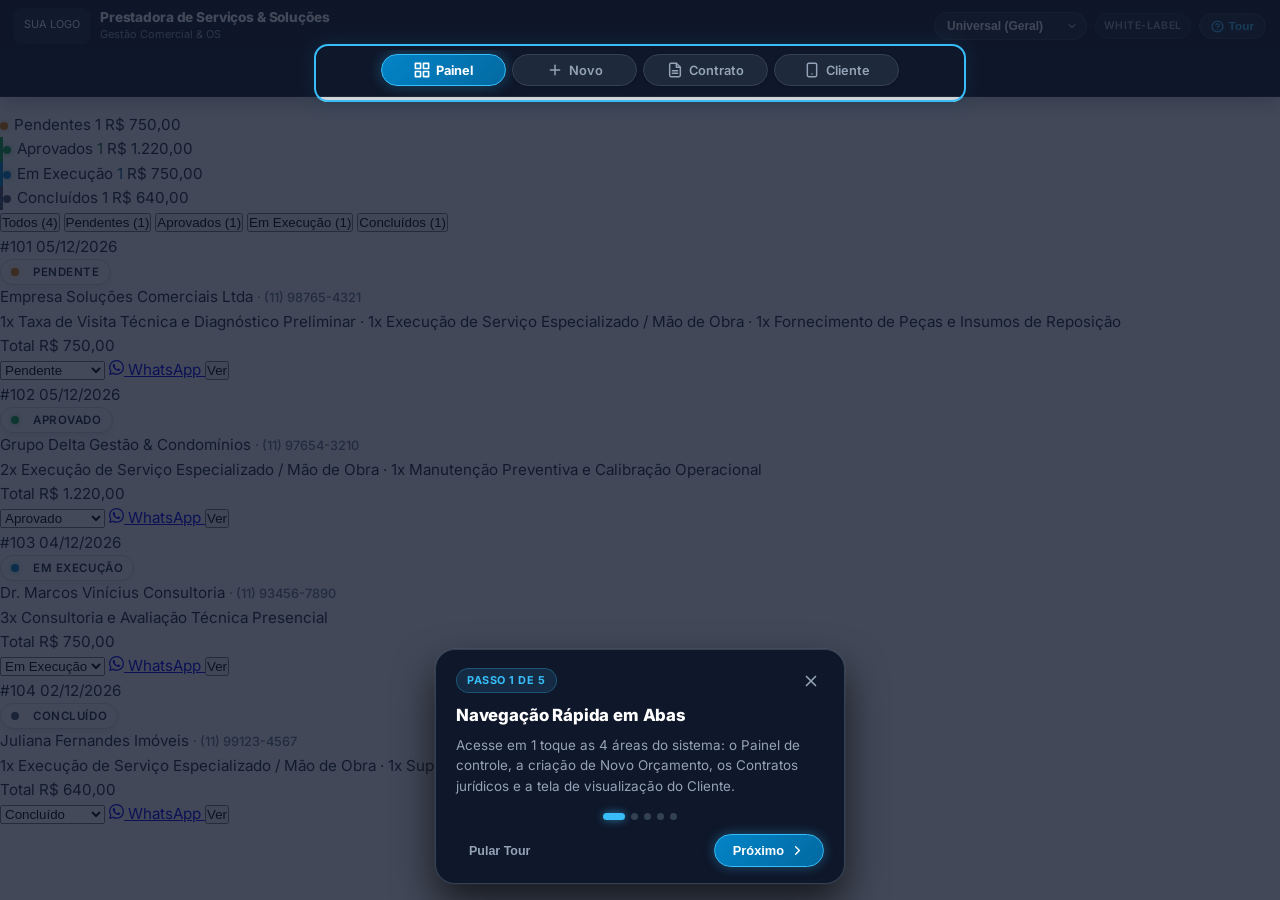
==== public/index.html @ 6bb0a344 "Revert "feat: reposition saas exclusively for cell phone repair shops with high-converting landing p" ====
<!DOCTYPE html>
<html lang="pt-BR">
<head>
  <meta charset="UTF-8">
  <meta name="viewport" content="width=device-width, initial-scale=1.0, maximum-scale=1.0, user-scalable=no, viewport-fit=cover">
  <meta name="theme-color" content="#0f172a">
  <meta name="apple-mobile-web-app-capable" content="yes">
  <meta name="apple-mobile-web-app-status-bar-style" content="black-translucent">
  <meta name="mobile-web-app-capable" content="yes">
  <title>Sistema de Gestão de Orçamentos, OS e Contratos</title>

  <link rel="icon" href="data:image/svg+xml,<svg xmlns=%22http://www.w3.org/2000/svg%22 viewBox=%220 0 100 100%22><rect width=%22100%22 height=%22100%22 rx=%2220%22 fill=%22%230f172a%22/><path d=%22M30 50L45 65L75 35%22 stroke=%22white%22 stroke-width=%228%22 stroke-linecap=%22round%22 stroke-linejoin=%22round%22 fill=%22none%22/></svg>">
  <link rel="preconnect" href="https://fonts.googleapis.com">
  <link rel="preconnect" href="https://fonts.gstatic.com" crossorigin>
  <link href="https://fonts.googleapis.com/css2?family=Inter:wght@400;500;600;700;800&display=swap" rel="stylesheet">

  <link rel="stylesheet" href="css/style.css">
  <link rel="stylesheet" href="css/admin.css">
  <link rel="stylesheet" href="css/tour.css">

  <style>
    /* Estilos Corporativos Refinados */
    .contract-doc {
      background: #ffffff;
      border: 1px solid var(--gray-200);
      border-radius: var(--radius-xl);
      padding: var(--space-5);
      box-shadow: var(--shadow-sm);
      margin-bottom: var(--space-5);
      line-height: 1.65;
    }

    .contract-header-grid {
      display: grid;
      grid-template-columns: 1fr;
      gap: 14px;
      border-bottom: 2px solid var(--gray-800);
      padding-bottom: 14px;
      margin-bottom: 18px;
    }

    @media (min-width: 600px) {
      .contract-header-grid {
        grid-template-columns: auto 1fr;
        align-items: center;
      }
    }

    .contract-title-h1 {
      font-size: 1.05rem;
      font-weight: 800;
      color: var(--gray-900);
      text-transform: uppercase;
      letter-spacing: -0.01em;
      margin: 0;
    }

    .contract-parties-box {
      background: var(--gray-50);
      border: 1px solid var(--gray-200);
      border-radius: var(--radius-md);
      padding: 14px;
      margin-bottom: 18px;
      font-size: 0.8rem;
    }

    .clause-num-title {
      font-size: 0.78rem;
      font-weight: 700;
      color: var(--gray-900);
      text-transform: uppercase;
      letter-spacing: 0.03em;
      margin-bottom: 4px;
    }

    .clause-body-text {
      font-size: 0.84rem;
      color: var(--gray-600);
      text-align: justify;
      margin-bottom: 14px;
      line-height: 1.6;
    }

    /* Selo de Assinatura Corporativa */
    .corporate-seal-box {
      background: #f8fafc;
      border: 1.5px solid #0f172a;
      border-radius: var(--radius-lg);
      padding: 16px;
      margin-top: 20px;
      text-align: center;
    }

    .seal-badge-header {
      display: inline-block;
      font-size: 0.72rem;
      font-weight: 700;
      letter-spacing: 0.08em;
      text-transform: uppercase;
      color: #0f172a;
      border-bottom: 1px solid #cbd5e1;
      padding-bottom: 4px;
      margin-bottom: 8px;
    }

    .seal-img-wrapper img {
      max-width: 220px;
      margin: 8px auto;
      border-bottom: 1px solid #94a3b8;
      padding-bottom: 4px;
    }

    .seal-audit-trail {
      font-size: 0.72rem;
      color: #64748b;
      line-height: 1.5;
    }

    /* Botões profissionais */
    .btn-corp {
      display: inline-flex;
      align-items: center;
      justify-content: center;
      gap: 6px;
      font-family: inherit;
      font-weight: 700;
      font-size: 0.82rem;
      padding: 10px 16px;
      border-radius: var(--radius-md);
      border: 1px solid transparent;
      cursor: pointer;
      text-decoration: none;
      transition: all 0.15s ease;
      min-height: 42px;
      -webkit-tap-highlight-color: transparent;
    }

    .btn-corp:active {
      transform: scale(0.97);
    }

    .btn-corp-primary {
      background: #0f172a;
      color: white;
      box-shadow: 0 2px 6px rgba(15, 23, 42, 0.2);
    }
    .btn-corp-primary:hover { background: #1e293b; }

    .btn-corp-secondary {
      background: white;
      color: #334155;
      border-color: #cbd5e1;
    }
    .btn-corp-secondary:hover { background: #f8fafc; }

    .btn-corp-wa {
      background: #16a34a;
      color: white;
      box-shadow: 0 2px 8px rgba(22, 163, 74, 0.25);
    }
    .btn-corp-wa:hover { background: #15803d; }

    /* Barra Superior Unificada & Abas em Pílula (Estética Dark Slate Executiva) */
    .app-top-header {
      position: sticky;
      top: 0;
      z-index: 950;
      background: #0f172a;
      border-bottom: 1px solid #1e293b;
      box-shadow: 0 4px 20px rgba(0, 0, 0, 0.25);
    }

    .app-top-header .app-brand-bar {
      position: static;
      background: transparent;
      border-bottom: none;
      box-shadow: none;
      padding: max(8px, var(--safe-top)) 14px 6px;
    }

    .app-nav-bar {
      background: #0f172a;
      padding: 4px 12px 10px;
      display: flex;
      align-items: center;
      justify-content: center;
      gap: 6px;
      border: none;
      overflow-x: auto;
      scrollbar-width: none;
      -webkit-overflow-scrolling: touch;
      margin: 0 auto;
      max-width: 640px;
    }

    .app-nav-bar::-webkit-scrollbar {
      display: none;
    }

    .nav-tab-btn {
      -webkit-appearance: none;
      appearance: none;
      border: 1px solid #334155;
      background: #1e293b;
      color: #94a3b8;
      font-family: inherit;
      font-size: 0.8rem;
      font-weight: 600;
      border-radius: 9999px;
      padding: 7px 12px;
      display: inline-flex;
      align-items: center;
      justify-content: center;
      gap: 6px;
      cursor: pointer;
      outline: none;
      white-space: nowrap;
      flex: 1;
      max-width: 125px;
      min-width: 68px;
      transition: all 0.2s cubic-bezier(0.16, 1, 0.3, 1);
      -webkit-tap-highlight-color: transparent;
      user-select: none;
      box-shadow: 0 1px 3px rgba(0, 0, 0, 0.2);
    }

    .nav-tab-btn svg {
      width: 16px;
      height: 16px;
      stroke: #94a3b8;
      flex-shrink: 0;
      transition: transform 0.2s cubic-bezier(0.16, 1, 0.3, 1), stroke 0.2s ease;
    }

    .nav-tab-btn:hover {
      background: #273549;
      color: #f1f5f9;
      border-color: #475569;
    }

    .nav-tab-btn:hover svg {
      stroke: #f1f5f9;
    }

    .nav-tab-btn:active {
      transform: scale(0.95);
    }

    .nav-tab-btn.active {
      background: linear-gradient(135deg, #0284c7 0%, #0369a1 100%);
      color: #ffffff;
      border-color: #38bdf8;
      font-weight: 700;
      box-shadow: 0 0 14px rgba(56, 189, 248, 0.35), 0 2px 4px rgba(0, 0, 0, 0.25);
    }

    .nav-tab-btn.active svg {
      stroke: #ffffff;
      transform: scale(1.1);
    }

    .nav-tab-btn.active::after {
      display: none !important;
    }

    @media (max-width: 380px) {
      .app-nav-bar {
        padding: 4px 8px 8px;
        gap: 4px;
      }
      .nav-tab-btn {
        padding: 6px 8px;
        font-size: 0.74rem;
        gap: 4px;
      }
      .nav-tab-btn svg {
        width: 14px;
        height: 14px;
      }
    }
  </style>
</head>
<body class="single-page-body" style="background-color: #f8fafc;">

  <!-- Toast Notifications Container -->
  <div id="toast-container" class="toast-container"></div>

  <!-- Top Header Unificado: Brand Bar + Navegação em Abas (Estética Mobile-First Corporativa) -->
  <header class="app-top-header">
    <div class="app-brand-bar">
      <div class="brand-bar-left">
        <div class="brand-logo-slot" style="background: #1e293b; border-color: #334155; padding: 3px 10px; min-height: 36px; border-radius: 8px;">
          <span class="brand-logo-text" style="color: #f1f5f9; font-size: 0.68rem;">SUA LOGO</span>
        </div>
        <div class="brand-bar-info">
          <div id="top-company-title">Sistema de Ordens de Serviço</div>
          <div id="top-company-sub">Gestão Comercial & OS</div>
        </div>
      </div>
      
      <div class="brand-bar-right">
        <div class="niche-select-wrapper">
          <select id="niche-selector" class="niche-select-pill" title="Selecione o Segmento">
            <option value="generico">Universal (Geral)</option>
            <option value="marcenaria">Marcenaria</option>
            <option value="celular">Assistência Técnica</option>
            <option value="mecanica">Oficina Mecânica</option>
            <option value="climatizacao">Climatização</option>
          </select>
        </div>
        <div class="whitelabel-header-tag">
          <span>White-Label</span>
        </div>
        <button type="button" id="btn-start-tour" class="tour-header-btn" title="Manual e Tour Guiado">
          <svg width="13" height="13" viewBox="0 0 24 24" fill="none" stroke="currentColor" stroke-width="2.5" stroke-linecap="round" stroke-linejoin="round">
            <circle cx="12" cy="12" r="10"></circle>
            <path d="M9.09 9a3 3 0 0 1 5.83 1c0 2-3 3-3 3"></path>
            <line x1="12" y1="17" x2="12.01" y2="17"></line>
          </svg>
          <span>Tour</span>
        </button>
      </div>
    </div>

    <!-- Navegação All-in-One em Abas (Sleek Dark Slate Pills) -->
    <nav class="app-nav-bar">
      <button type="button" class="nav-tab-btn active" data-tab="pane-painel">
        <svg width="16" height="16" viewBox="0 0 24 24" fill="none" stroke="currentColor" stroke-width="2.2" stroke-linecap="round" stroke-linejoin="round"><rect x="3" y="3" width="7" height="7"></rect><rect x="14" y="3" width="7" height="7"></rect><rect x="14" y="14" width="7" height="7"></rect><rect x="3" y="14" width="7" height="7"></rect></svg>
        <span>Painel</span>
      </button>
      <button type="button" class="nav-tab-btn" data-tab="pane-novo-orcamento">
        <svg width="16" height="16" viewBox="0 0 24 24" fill="none" stroke="currentColor" stroke-width="2.2" stroke-linecap="round" stroke-linejoin="round"><line x1="12" y1="5" x2="12" y2="19"></line><line x1="5" y1="12" x2="19" y2="12"></line></svg>
        <span>Novo</span>
      </button>
      <button type="button" class="nav-tab-btn" data-tab="pane-contrato">
        <svg width="16" height="16" viewBox="0 0 24 24" fill="none" stroke="currentColor" stroke-width="2.2" stroke-linecap="round" stroke-linejoin="round"><path d="M14 2H6a2 2 0 0 0-2 2v16a2 2 0 0 0 2 2h12a2 2 0 0 0 2-2V8z"></path><polyline points="14 2 14 8 20 8"></polyline><line x1="16" y1="13" x2="8" y2="13"></line><line x1="16" y1="17" x2="8" y2="17"></line></svg>
        <span>Contrato</span>
      </button>
      <button type="button" class="nav-tab-btn" data-tab="pane-cliente">
        <svg width="16" height="16" viewBox="0 0 24 24" fill="none" stroke="currentColor" stroke-width="2.2" stroke-linecap="round" stroke-linejoin="round"><rect x="5" y="2" width="14" height="20" rx="2" ry="2"></rect><line x1="12" y1="18" x2="12.01" y2="18"></line></svg>
        <span>Cliente</span>
      </button>
    </nav>
  </header>

  <!-- ============================================================
       ABA 1: PAINEL DE GESTÃO / DASHBOARD
       ============================================================ -->
  <section id="pane-painel" class="tab-content-pane active admin-container">
    
    <!-- Painel de KPIs Corporativo -->
    <div class="kpi-grid" style="margin-top: 16px;">
      <div class="kpi-card">
        <span class="kpi-label"><span class="status-dot pendente"></span>Pendentes</span>
        <span id="kpi-pending-count" class="kpi-value">0</span>
        <span id="kpi-pending-total" class="kpi-subtext">R$ 0,00</span>
      </div>
      <div class="kpi-card" style="border-left: 3px solid #16a34a;">
        <span class="kpi-label"><span class="status-dot aprovado"></span>Aprovados</span>
        <span id="kpi-approved-count" class="kpi-value" style="color: #166534;">0</span>
        <span id="kpi-approved-total" class="kpi-subtext">R$ 0,00</span>
      </div>
      <div class="kpi-card" style="border-left: 3px solid #0284c7;">
        <span class="kpi-label"><span class="status-dot em_andamento"></span>Em Execução</span>
        <span id="kpi-progress-count" class="kpi-value" style="color: #075985;">0</span>
        <span id="kpi-progress-total" class="kpi-subtext">R$ 0,00</span>
      </div>
      <div class="kpi-card" style="border-left: 3px solid #475569;">
        <span class="kpi-label"><span class="status-dot concluido"></span>Concluídos</span>
        <span id="kpi-done-count" class="kpi-value">0</span>
        <span id="kpi-done-total" class="kpi-subtext">R$ 0,00</span>
      </div>
    </div>

    <!-- Filtros de Status -->
    <div class="filter-tabs">
      <button class="filter-tab active" data-filter="todos">Todos (<span id="count-todos">0</span>)</button>
      <button class="filter-tab" data-filter="pendente">Pendentes (<span id="count-pendente">0</span>)</button>
      <button class="filter-tab" data-filter="aprovado">Aprovados (<span id="count-aprovado">0</span>)</button>
      <button class="filter-tab" data-filter="em_andamento">Em Execução (<span id="count-em_andamento">0</span>)</button>
      <button class="filter-tab" data-filter="concluido">Concluídos (<span id="count-concluido">0</span>)</button>
    </div>

    <!-- Lista de Orçamentos -->
    <div id="budgets-feed">
      <!-- Inserido dinamicamente via JS -->
    </div>
  </section>

  <!-- ============================================================
       ABA 2: NOVO ORÇAMENTO EXECUTIVO
       ============================================================ -->
  <section id="pane-novo-orcamento" class="tab-content-pane admin-container">
    
    <!-- Seleção de Cliente -->
    <div class="card" style="margin: 16px 0 var(--space-4); padding: var(--space-4);">
      <div class="quick-section-title">
        <span>Dados do Cliente</span>
        <button id="btn-toggle-new-client" class="btn-corp btn-corp-secondary" style="font-size: 0.72rem; padding: 3px 8px;">
          + Cadastrar Novo
        </button>
      </div>

      <div id="select-client-wrapper" class="form-group" style="margin-bottom: 0;">
        <select id="client-select" class="form-select">
          <option value="">Selecione um cliente...</option>
        </select>
      </div>

      <div id="new-client-form" class="hidden" style="background: var(--gray-50); padding: var(--space-3); border-radius: var(--radius-md); border: 1px solid var(--gray-300); margin-top: var(--space-2);">
        <div style="font-size: 0.8rem; font-weight: 700; color: var(--gray-800); margin-bottom: 8px;">
          Cadastro Rápido de Cliente
        </div>
        <div class="form-group">
          <input type="text" id="new-client-name" class="form-input" placeholder="Nome completo do cliente">
        </div>
        <div class="form-group" style="margin-bottom: 8px;">
          <input type="tel" id="new-client-phone" class="form-input" placeholder="Telefone de Contato (WhatsApp)">
        </div>
        <div style="display: flex; gap: 8px;">
          <button type="button" id="btn-save-inline-client" class="btn-corp btn-corp-primary" style="font-size: 0.75rem;">
            Salvar
          </button>
          <button type="button" id="btn-cancel-inline-client" class="btn-corp btn-corp-secondary" style="font-size: 0.75rem;">
            Cancelar
          </button>
        </div>
      </div>
    </div>

    <!-- Pacotes de Serviços Predefinidos -->
    <div style="margin-bottom: var(--space-3);">
      <div class="quick-section-title">
        <span>Pacotes Pré-configurados</span>
        <span style="font-size: 0.72rem; font-weight: normal; color: var(--gray-500);">Inserção em 1 clique</span>
      </div>
      <div id="packages-list" class="packages-scroll"></div>
    </div>

    <!-- Catálogo de Itens Frequentes -->
    <div style="margin-bottom: var(--space-3);">
      <div class="quick-section-title">
        <span>Itens e Peças Frequentes</span>
      </div>
      <div id="favorites-chips" class="favorites-chips"></div>
    </div>

    <!-- Relação de Itens da Ordem de Serviço -->
    <div class="card" style="margin: 0 0 var(--space-4);">
      <div class="card-header" style="display: flex; justify-content: space-between; align-items: center;">
        <h2 style="font-size: 0.9rem; font-weight: 700;">Itens da Ordem de Serviço (<span id="items-count-badge">0</span>)</h2>
        <div style="display: flex; gap: 6px;">
          <button id="btn-clone-last" class="btn-corp btn-corp-secondary" style="font-size: 0.72rem; padding: 4px 8px;">
            Clonar Último
          </button>
          <button id="btn-add-manual-item" class="btn-corp btn-corp-secondary" style="font-size: 0.72rem; padding: 4px 8px;">
            + Item Avulso
          </button>
        </div>
      </div>

      <div id="draft-items-list" style="padding: var(--space-3);">
        <div id="empty-items-placeholder" style="text-align: center; padding: 24px 12px; color: var(--gray-400); font-size: 0.85rem;">
          Selecione um pacote ou peça acima para compor a ordem de serviço.
        </div>
      </div>
    </div>

    <!-- Prazos e Observações -->
    <div class="card" style="margin: 0 0 var(--space-4); padding: var(--space-4);">
      <div class="form-group">
        <label class="form-label" for="budget-validity">Prazo de Validade da Proposta</label>
        <select id="budget-validity" class="form-select">
          <option value="3">3 dias</option>
          <option value="7" selected>7 dias (Padrão)</option>
          <option value="15">15 dias</option>
          <option value="30">30 dias</option>
        </select>
      </div>

      <div class="form-group" style="margin-bottom: 0;">
        <label class="form-label" for="budget-notes-input">Observações e Condições Comerciais</label>
        <textarea id="budget-notes-input" class="form-textarea" rows="2" placeholder="Garantia legal de 90 dias. Condições de faturamento e formas de pagamento."></textarea>
      </div>
    </div>

    <!-- Barra de Conclusão e Envio Mobile-First -->
    <div class="mobile-action-bar">
      <div>
        <div style="font-size: 0.7rem; color: var(--gray-500); text-transform: uppercase; font-weight: 800; letter-spacing: 0.04em;">Valor Total da OS</div>
        <div id="draft-total-display" style="font-size: 1.35rem; font-weight: 800; color: #0f172a;">R$ 0,00</div>
      </div>

      <div class="mobile-action-bar-buttons" style="display: flex; gap: 8px;">
        <button id="btn-save-draft" class="btn-corp btn-corp-secondary" type="button">
          Salvar
        </button>
        <button id="btn-save-and-send-wa" class="btn-corp btn-corp-wa" type="button">
          <svg width="18" height="18" viewBox="0 0 24 24" fill="currentColor"><path d="M.057 24l1.687-6.163c-1.041-1.804-1.588-3.849-1.587-5.946.003-6.556 5.338-11.891 11.893-11.891 3.181.001 6.167 1.24 8.413 3.488 2.245 2.248 3.481 5.236 3.48 8.414-.003 6.557-5.338 11.892-11.893 11.892-1.99-.001-3.951-.5-5.688-1.448l-6.305 1.654zm6.597-3.807c1.676.995 3.276 1.591 5.392 1.592 5.448 0 9.886-4.434 9.889-9.885.002-5.462-4.415-9.89-9.881-9.892-5.452 0-9.887 4.434-9.889 9.884-.001 2.225.651 3.891 1.746 5.634l-.999 3.648 3.742-.981zm11.387-5.464c-.074-.124-.272-.198-.57-.347-.297-.149-1.758-.868-2.031-.967-.272-.099-.47-.149-.669.149-.198.297-.768.967-.941 1.165-.173.198-.347.223-.644.074-.297-.149-1.255-.462-2.39-1.475-.883-.788-1.48-1.761-1.653-2.059-.173-.297-.018-.458.13-.606.134-.133.297-.347.446-.521.151-.172.2-.296.3-.495.099-.198.05-.372-.025-.521-.075-.148-.669-1.611-.916-2.206-.242-.579-.487-.501-.669-.51l-.57-.01c-.198 0-.52.074-.792.372s-1.04 1.016-1.04 2.479 1.065 2.876 1.213 3.074c.149.198 2.095 3.2 5.076 4.487.709.306 1.263.489 1.694.626.712.226 1.36.194 1.872.118.571-.085 1.758-.719 2.006-1.413.248-.695.248-1.29.173-1.414z"/></svg>
          <span>Gerar e Enviar via WhatsApp</span>
        </button>
      </div>
    </div>

  </section>

  <!-- ============================================================
       ABA 3: CONTRATO DE PRESTAÇÃO DE SERVIÇOS (WHITE-LABEL)
       ============================================================ -->
  <section id="pane-contrato" class="tab-content-pane admin-container">
    <div class="contract-doc" style="margin-top: 16px;">
      
      <!-- Cabeçalho do Contrato com Espaço Oficial de Logotipo -->
      <div class="contract-header-grid">
        <div class="brand-logo-slot large">
          <span class="brand-logo-text">SUA LOGO AQUI</span>
          <span class="brand-logo-sub">Identidade Visual da Empresa</span>
        </div>
        <div>
          <h1 id="contract-title-heading" class="contract-title-h1">Contrato de Prestação de Serviços</h1>
          <div style="font-size: 0.75rem; color: var(--gray-500); margin-top: 2px;">
            Identificação: <span id="contract-number-badge" style="font-weight: 700; color: var(--gray-800);">CTR-2026/042</span>
          </div>
        </div>
      </div>

      <div class="contract-parties-box">
        <div style="margin-bottom: 8px;">
          <strong>CONTRATADA:</strong> <span id="c-provider-name">Auto Center Silva Ltda</span><br>
          <span style="color: var(--gray-500); font-size: 0.75rem;">
            CNPJ: <span id="c-provider-cnpj">12.345.678/0001-90</span> · Telefone: <span id="c-provider-phone">(11) 91234-5678</span>
          </span>
        </div>
        <div>
          <strong>CONTRATANTE:</strong> <span id="c-client-name">João Carlos de Oliveira</span><br>
          <span style="color: var(--gray-500); font-size: 0.75rem;">
            CPF/Doc: <span id="c-client-doc">123.456.789-00</span> · Telefone: <span id="c-client-phone">(11) 98765-4321</span>
          </span>
        </div>
      </div>

      <div class="contract-clause">
        <div class="clause-num-title">Cláusula 1ª — Do Objeto e Escopo Operacional</div>
        <p class="clause-body-text">
          O presente instrumento tem por objeto a execução técnica especializada dos serviços especificados na Proposta de Serviço vinculada, compreendendo: 
          <strong id="c-service-desc">Revisão completa do sistema de freios dianteiros, substituição de pastilhas cerâmicas e discos, sangria técnica com fluido sintético DOT4 e alinhamento de direção computadorizado.</strong> Todas as peças e insumos empregados atendem rigorosamente aos padrões normativos de segurança veicular.
        </p>
      </div>

      <div class="contract-clause">
        <div class="clause-num-title">Cláusula 2ª — Do Valor e Condições de Faturamento</div>
        <p class="clause-body-text">
          Pelos serviços executados e peças instaladas, o CONTRATANTE pagará o valor líquido total de <strong id="c-total-amount" style="color: #0f172a;">R$ 1.250,00</strong>, com a seguinte pactuação: <span id="c-payment-terms">Entrada de 50% na aprovação da proposta e saldo de 50% no momento da liberação do veículo.</span>
        </p>
      </div>

      <div class="contract-clause">
        <div class="clause-num-title">Cláusula 3ª — Do Prazo e Entrega</div>
        <p class="clause-body-text">
          O prazo estimado para a conclusão e testes de rodagem é de <strong id="c-deadline-days">2 dias úteis</strong> contados da assinatura deste instrumento.
        </p>
      </div>

      <div class="contract-clause">
        <div class="clause-num-title">Cláusula 4ª — Da Garantia Legal e Assistência</div>
        <p class="clause-body-text">
          A CONTRATADA assegura a garantia de <strong id="c-warranty-days">90 (noventa) dias</strong> para todos os serviços e peças substituídas, consoante as disposições do Artigo 26 do Código de Defesa do Consumidor.
        </p>
      </div>

      <!-- Área de Coleta de Assinatura -->
      <div id="contract-pending-box" style="margin-top: 24px; text-align: center; border-top: 1px dashed var(--gray-300); padding-top: 20px;">
        <button type="button" id="btn-open-sign-modal" class="btn-corp btn-corp-primary" style="padding: 12px 24px; font-size: 0.95rem;">
          Assinar Contrato Eletronicamente
        </button>
        <p style="font-size: 0.72rem; color: var(--gray-400); margin-top: 8px;">
          Assinatura com validade formal colhida via tela de dispositivo móvel ou cursor.
        </p>
      </div>

      <!-- Selo de Assinatura Corporativo (Padrão Oficial) -->
      <div id="contract-signed-box" class="corporate-seal-box hidden">
        <div class="seal-badge-header">Documento Autenticado Eletronicamente</div>
        <div class="seal-img-wrapper">
          <img id="cert-signature-img" src="" alt="Assinatura Digital">
          <div style="font-weight: 700; color: #0f172a; font-size: 0.85rem;" id="cert-signer-name">João Carlos de Oliveira</div>
        </div>
        <div class="seal-audit-trail" style="margin-top: 10px;">
          <div>Data e Hora da Assinatura: <strong id="cert-timestamp">--</strong></div>
          <div>Código Verificador de Autenticidade: <span id="cert-hash" style="font-family: monospace; font-weight: bold; color: #0f172a;">--</span></div>
        </div>
        <div style="margin-top: 14px; display: flex; justify-content: center; gap: 8px;">
          <button type="button" class="btn-corp btn-corp-secondary" onclick="window.print()" style="font-size: 0.75rem;">Imprimir</button>
          <button type="button" id="btn-share-contract-wa" class="btn-corp btn-corp-wa" style="font-size: 0.75rem;">Compartilhar no WhatsApp</button>
        </div>
      </div>

    </div>
  </section>

  <!-- ============================================================
       ABA 4: VISÃO DO CLIENTE (ORÇAMENTO PERSONALIZADO)
       ============================================================ -->
  <section id="pane-cliente" class="tab-content-pane">
    <div style="max-width: 520px; margin: 16px auto 0;">
      
      <!-- Header do Orçamento Whitelabel -->
      <div class="card" style="margin: 0 var(--space-4) var(--space-3); padding: var(--space-4); text-align: center; border-top: 3px solid #0f172a;">
        <div class="brand-logo-slot large" style="margin-bottom: 12px; width: 100%; max-width: 260px;">
          <span class="brand-logo-text">SUA LOGO AQUI</span>
          <span class="brand-logo-sub">Marca Personalizada da Empresa</span>
        </div>
        <h1 id="cli-provider-name" style="font-size: 1.15rem; font-weight: 800; color: #0f172a; margin-bottom: 2px;">Auto Center Silva</h1>
        <p id="cli-provider-phone" style="font-size: 0.8rem; color: var(--gray-500);">Telefone Comercial: (11) 91234-5678</p>
      </div>

      <div style="text-align: center; margin-bottom: 14px;">
        <span id="cli-status-badge" class="status-badge" style="background: white; border: 1px solid var(--gray-300); color: var(--gray-700); font-weight: 600; font-size: 0.75rem;">
          <span class="status-dot pendente"></span>Proposta Pendente
        </span>
      </div>

      <section class="card budget-info">
        <div class="card-header">
          <h2 style="font-size: 0.85rem; font-weight: 700; text-transform: uppercase;">Proposta Comercial <span id="cli-budget-number">#042</span></h2>
        </div>
        <div class="info-grid">
          <div class="info-item">
            <span class="info-label">Data de Emissão</span>
            <span id="cli-budget-date" class="info-value">19/10/2026</span>
          </div>
          <div class="info-item">
            <span class="info-label">Validade da Proposta</span>
            <span id="cli-budget-valid" class="info-value">26/10/2026</span>
          </div>
        </div>
      </section>

      <section class="card client-info">
        <div class="card-header">
          <h2 style="font-size: 0.85rem; font-weight: 700; text-transform: uppercase;">Destinatário</h2>
        </div>
        <p id="cli-client-name" class="client-name" style="font-size: 0.95rem;">João Carlos de Oliveira</p>
        <p id="cli-client-phone" class="client-detail">Contato: (11) 98765-4321</p>
      </section>

      <section class="card items-section">
        <div class="card-header">
          <h2 style="font-size: 0.85rem; font-weight: 700; text-transform: uppercase;">Discriminação de Peças e Serviços</h2>
        </div>
        <div id="cli-items-list" class="items-list"></div>
        <div class="total-bar" style="background: var(--gray-50); border-top: 1px solid var(--gray-200);">
          <span class="total-label" style="font-size: 0.9rem; font-weight: 700; color: var(--gray-700);">Total Geral</span>
          <span id="cli-total-amount" class="total-value" style="color: #0f172a; font-size: 1.25rem;">R$ 1.250,00</span>
        </div>
      </section>

      <div id="cli-action-area" class="action-area" style="padding-top: 0;">
        <button id="cli-btn-approve" class="btn-corp btn-corp-primary" style="width: 100%; padding: 14px; font-size: 0.95rem;" type="button">
          Aprovar Proposta e Assinar
        </button>
      </div>

      <div id="cli-signature-view" class="card hidden" style="padding: var(--space-4); text-align: center;">
        <div style="font-size: 0.75rem; font-weight: 700; text-transform: uppercase; color: #166534; margin-bottom: 8px;">
          Proposta Aprovada com Assinatura Eletrônica
        </div>
        <img id="cli-signature-img" src="" alt="Assinatura" class="signature-image">
        <p id="cli-approved-text" class="approved-at-text" style="font-size: 0.75rem; color: var(--gray-500);"></p>
      </div>

    </div>
  </section>

  <!-- ==================== MODAL DE ASSINATURA CORPORATIVO ==================== -->
  <div id="signature-modal" class="modal hidden">
    <div class="modal-overlay"></div>
    <div class="modal-content">
      <div class="modal-drag-handle"></div>
      <div class="modal-header">
        <h3 id="modal-sign-title" style="font-size: 1rem; font-weight: 700; color: #0f172a;">Assinatura Digital</h3>
        <p style="font-size: 0.8rem; color: var(--gray-500);">Aponha sua assinatura no espaço abaixo para validar o documento</p>
      </div>
      <div class="signature-pad-wrapper" style="border: 1px solid #cbd5e1; background: white;">
        <canvas id="signature-pad"></canvas>
      </div>
      <div class="modal-actions">
        <button id="btn-clear-sig" class="btn-corp btn-corp-secondary" type="button">Limpar</button>
        <button id="btn-cancel-sig" class="btn-corp btn-corp-secondary" type="button">Cancelar</button>
        <button id="btn-confirm-sig" class="btn-corp btn-corp-primary" type="button">Confirmar Assinatura</button>
      </div>
    </div>
  </div>

  <!-- Scripts -->
  <script src="https://cdn.jsdelivr.net/npm/signature_pad@4.1.7/dist/signature_pad.umd.min.js"></script>
  <script src="https://cdn.jsdelivr.net/npm/@supabase/supabase-js@2/dist/umd/supabase.min.js"></script>
  <script src="js/auth.js"></script>
  <script src="js/app.js"></script>
  <script src="js/tour.js"></script>
</body>
</html>
---- public/css/style.css ----
/* ============================================================
   SISTEMA DE ORÇAMENTOS E OS
   Página de Aprovação — Estilos
   Mobile-first, profissional e limpo
   ============================================================ */

/* ========================
   VARIÁVEIS / DESIGN TOKENS
   ======================== */
:root {
  /* Cores corporativas B2B (Slate & Executive Navy) */
  --primary-50:  #f0f7ff;
  --primary-100: #e0effe;
  --primary-500: #0284c7;
  --primary-600: #0369a1;
  --primary-700: #075985;
  --primary-800: #0c4a6e;
  --primary-900: #082f49;

  /* Sucesso sóbrio */
  --success-50:  #f0fdf4;
  --success-100: #dcfce7;
  --success-500: #16a34a;
  --success-600: #15803d;
  --success-700: #166534;

  /* Alerta corporativo */
  --warning-50:  #fffbeb;
  --warning-500: #d97706;
  --warning-600: #b45309;

  /* Perigo */
  --danger-50:  #fef2f2;
  --danger-500: #dc2626;
  --danger-600: #b91c1c;

  /* Neutros Slate */
  --gray-50:  #f8fafc;
  --gray-100: #f1f5f9;
  --gray-200: #e2e8f0;
  --gray-300: #cbd5e1;
  --gray-400: #94a3b8;
  --gray-500: #64748b;
  --gray-600: #475569;
  --gray-700: #334155;
  --gray-800: #1e293b;
  --gray-900: #0f172a;

  /* Tipografia */
  --font-family: 'Inter', -apple-system, BlinkMacSystemFont, 'Segoe UI', Roboto, Helvetica, Arial, sans-serif;
  --font-size-xs:   0.75rem;
  --font-size-sm:   0.85rem;
  --font-size-base: 0.95rem;
  --font-size-lg:   1.1rem;
  --font-size-xl:   1.25rem;
  --font-size-2xl:  1.45rem;
  --font-size-3xl:  1.75rem;

  /* Espaçamento */
  --space-1: 0.25rem;
  --space-2: 0.5rem;
  --space-3: 0.75rem;
  --space-4: 1rem;
  --space-5: 1.25rem;
  --space-6: 1.5rem;
  --space-8: 2rem;
  --space-10: 2.5rem;
  --space-12: 3rem;

  /* Bordas e sombras refinadas */
  --radius-sm: 6px;
  --radius-md: 10px;
  --radius-lg: 14px;
  --radius-xl: 18px;
  --radius-full: 9999px;
  --shadow-sm: 0 1px 3px rgba(15, 23, 42, 0.05);
  --shadow-md: 0 4px 12px -2px rgba(15, 23, 42, 0.08), 0 2px 6px -2px rgba(15, 23, 42, 0.04);
  --shadow-lg: 0 10px 24px -4px rgba(15, 23, 42, 0.1), 0 4px 10px -2px rgba(15, 23, 42, 0.05);
  --shadow-xl: 0 20px 30px -6px rgba(15, 23, 42, 0.14);

  /* Variáveis Mobile & Safe Areas */
  --safe-top: env(safe-area-inset-top, 0px);
  --safe-bottom: env(safe-area-inset-bottom, 0px);
  --safe-left: env(safe-area-inset-left, 0px);
  --safe-right: env(safe-area-inset-right, 0px);
  --app-nav-height: 62px;
  --app-header-height: 56px;
}

/* Status indicator dot */
.status-dot {
  display: inline-block;
  width: 8px;
  height: 8px;
  border-radius: 50%;
  margin-right: 6px;
  flex-shrink: 0;
}
.status-dot.pendente { background: #d97706; box-shadow: 0 0 6px rgba(217, 119, 6, 0.4); }
.status-dot.aprovado { background: #16a34a; box-shadow: 0 0 6px rgba(22, 163, 74, 0.4); }
.status-dot.em_andamento { background: #0284c7; box-shadow: 0 0 6px rgba(2, 132, 199, 0.4); }
.status-dot.concluido { background: #475569; }
.status-dot.cancelado { background: #dc2626; box-shadow: 0 0 6px rgba(220, 38, 38, 0.4); }

/* ========================
   RESET & BASE
   ======================== */
*,
*::before,
*::after {
  box-sizing: border-box;
  margin: 0;
  padding: 0;
}

html {
  font-size: 16px;
  -webkit-text-size-adjust: 100%;
}

body {
  font-family: var(--font-family);
  font-size: var(--font-size-base);
  line-height: 1.6;
  color: var(--gray-800);
  background-color: var(--gray-100);
  min-height: 100vh;
  -webkit-font-smoothing: antialiased;
  -moz-osx-font-smoothing: grayscale;
}

img {
  max-width: 100%;
  height: auto;
}

/* ========================
   UTILITY
   ======================== */
.hidden {
  display: none !important;
}

.screen {
  min-height: 100vh;
}

/* ========================
   LOADING SCREEN
   ======================== */
.loading-container {
  display: flex;
  flex-direction: column;
  align-items: center;
  justify-content: center;
  min-height: 100vh;
  gap: var(--space-4);
  color: var(--gray-500);
}

.spinner {
  width: 48px;
  height: 48px;
  border: 4px solid var(--gray-200);
  border-top-color: var(--primary-600);
  border-radius: 50%;
  animation: spin 0.8s linear infinite;
}

@keyframes spin {
  to { transform: rotate(360deg); }
}

/* ========================
   ERROR SCREEN
   ======================== */
.error-container {
  display: flex;
  flex-direction: column;
  align-items: center;
  justify-content: center;
  min-height: 100vh;
  padding: var(--space-6);
  text-align: center;
  gap: var(--space-3);
}

.error-icon {
  font-size: 4rem;
}

.error-container h2 {
  font-size: var(--font-size-2xl);
  color: var(--gray-800);
}

.error-container p {
  color: var(--gray-600);
  max-width: 320px;
}

.error-hint {
  font-size: var(--font-size-sm);
  color: var(--gray-400) !important;
}

/* ========================
   PROVIDER HEADER
   ======================== */
.provider-header {
  background: linear-gradient(135deg, var(--primary-800) 0%, var(--primary-600) 100%);
  color: white;
  padding: var(--space-8) var(--space-6) var(--space-6);
  text-align: center;
}

.provider-logo-wrapper {
  display: flex;
  justify-content: center;
  margin-bottom: var(--space-3);
}

.provider-logo {
  width: 72px;
  height: 72px;
  border-radius: var(--radius-lg);
  object-fit: cover;
  border: 3px solid rgba(255,255,255,0.3);
  background: white;
}

.provider-logo-placeholder {
  width: 72px;
  height: 72px;
  border-radius: var(--radius-lg);
  background: rgba(255,255,255,0.15);
  border: 3px solid rgba(255,255,255,0.3);
  display: flex;
  align-items: center;
  justify-content: center;
  font-size: 2rem;
}

.provider-name {
  font-size: var(--font-size-xl);
  font-weight: 700;
  margin-bottom: var(--space-1);
}

.provider-phone {
  font-size: var(--font-size-sm);
  opacity: 0.85;
}

/* ========================
   DEMO BANNER
   ======================== */
.demo-banner {
  background: var(--warning-50);
  color: var(--warning-600);
  text-align: center;
  padding: var(--space-2) var(--space-4);
  font-size: var(--font-size-sm);
  font-weight: 500;
  border-bottom: 1px solid var(--warning-500);
}

/* ========================
   STATUS BADGE
   ======================== */
.status-wrapper {
  display: flex;
  justify-content: center;
  margin-top: calc(-1 * var(--space-3));
  margin-bottom: var(--space-4);
  position: relative;
  z-index: 1;
}

.status-badge {
  display: inline-flex;
  align-items: center;
  gap: var(--space-2);
  padding: var(--space-2) var(--space-5);
  border-radius: 9999px;
  font-size: var(--font-size-sm);
  font-weight: 600;
  text-transform: uppercase;
  letter-spacing: 0.05em;
  box-shadow: var(--shadow-md);
}

.status-badge--pendente {
  background: var(--warning-50);
  color: var(--warning-600);
  border: 2px solid var(--warning-500);
}

.status-badge--aprovado {
  background: var(--success-50);
  color: var(--success-700);
  border: 2px solid var(--success-500);
}

.status-badge--em_andamento {
  background: var(--primary-50);
  color: var(--primary-700);
  border: 2px solid var(--primary-500);
}

.status-badge--concluido {
  background: var(--success-50);
  color: var(--success-700);
  border: 2px solid var(--success-500);
}

.status-badge--cancelado {
  background: var(--danger-50);
  color: var(--danger-600);
  border: 2px solid var(--danger-500);
}

.status-badge--expirado {
  background: var(--gray-100);
  color: var(--gray-600);
  border: 2px solid var(--gray-400);
}

/* ========================
   CARDS
   ======================== */
.card {
  background: white;
  border-radius: var(--radius-lg);
  box-shadow: var(--shadow-sm);
  margin: 0 var(--space-4) var(--space-4);
  overflow: hidden;
  border: 1px solid var(--gray-200);
}

.card-header {
  padding: var(--space-4) var(--space-5);
  border-bottom: 1px solid var(--gray-100);
}

.card-header h2 {
  font-size: var(--font-size-base);
  font-weight: 600;
  color: var(--gray-800);
}

/* ========================
   BUDGET INFO
   ======================== */
.info-grid {
  display: grid;
  grid-template-columns: 1fr 1fr;
  gap: var(--space-1);
  padding: var(--space-4) var(--space-5);
}

.info-item {
  display: flex;
  flex-direction: column;
  gap: var(--space-1);
}

.info-label {
  font-size: var(--font-size-xs);
  color: var(--gray-500);
  text-transform: uppercase;
  letter-spacing: 0.05em;
  font-weight: 500;
}

.info-value {
  font-size: var(--font-size-sm);
  font-weight: 600;
  color: var(--gray-800);
}

/* ========================
   CLIENT INFO
   ======================== */
.client-info {
  padding-bottom: var(--space-4);
}

.client-name {
  padding: var(--space-3) var(--space-5) var(--space-1);
  font-weight: 600;
  font-size: var(--font-size-base);
}

.client-detail {
  padding: 0 var(--space-5) var(--space-1);
  font-size: var(--font-size-sm);
  color: var(--gray-600);
}

/* ========================
   ITEMS LIST
   ======================== */
.items-list {
  padding: var(--space-2) 0;
}

.item-card {
  padding: var(--space-3) var(--space-5);
  border-bottom: 1px solid var(--gray-100);
  transition: background-color 0.15s ease;
}

.item-card:last-child {
  border-bottom: none;
}

.item-description {
  font-size: var(--font-size-sm);
  font-weight: 500;
  color: var(--gray-800);
  margin-bottom: var(--space-1);
}

.item-details {
  display: flex;
  justify-content: space-between;
  align-items: center;
  font-size: var(--font-size-xs);
  color: var(--gray-500);
}

.item-qty-price {
  display: flex;
  gap: var(--space-3);
}

.item-subtotal {
  font-weight: 600;
  color: var(--gray-800);
  font-size: var(--font-size-sm);
}

/* ========================
   TOTAL BAR
   ======================== */
.total-bar {
  display: flex;
  justify-content: space-between;
  align-items: center;
  padding: var(--space-4) var(--space-5);
  background: var(--primary-50);
  border-top: 2px solid var(--primary-500);
}

.total-label {
  font-size: var(--font-size-base);
  font-weight: 600;
  color: var(--gray-700);
}

.total-value {
  font-size: var(--font-size-xl);
  font-weight: 700;
  color: var(--primary-700);
}

/* ========================
   NOTES
   ======================== */
.budget-notes {
  padding: var(--space-4) var(--space-5);
  font-size: var(--font-size-sm);
  color: var(--gray-600);
  line-height: 1.7;
  white-space: pre-wrap;
}

/* ========================
   SIGNATURE DISPLAY (after approval)
   ======================== */
.signature-image {
  display: block;
  max-width: 280px;
  margin: var(--space-4) auto;
  border: 1px dashed var(--gray-300);
  border-radius: var(--radius-md);
  background: white;
}

.approved-at-text {
  text-align: center;
  font-size: var(--font-size-xs);
  color: var(--gray-500);
  padding-bottom: var(--space-4);
}

/* ========================
   ACTION AREA
   ======================== */
.action-area {
  padding: var(--space-4) var(--space-4) var(--space-8);
}

.btn-approve {
  display: block;
  width: 100%;
  padding: var(--space-4) var(--space-6);
  background: linear-gradient(135deg, var(--success-600) 0%, var(--success-500) 100%);
  color: white;
  border: none;
  border-radius: var(--radius-lg);
  font-family: var(--font-family);
  font-size: var(--font-size-lg);
  font-weight: 700;
  cursor: pointer;
  box-shadow: var(--shadow-lg), 0 0 0 0 rgba(34, 197, 94, 0.4);
  transition: all 0.2s ease;
  /* Pulse animation */
  animation: pulse-shadow 2s ease-in-out infinite;
}

.btn-approve:hover {
  transform: translateY(-1px);
  box-shadow: var(--shadow-xl);
}

.btn-approve:active {
  transform: translateY(0);
}

.btn-approve:disabled {
  opacity: 0.6;
  cursor: not-allowed;
  animation: none;
  transform: none;
}

@keyframes pulse-shadow {
  0%, 100% { box-shadow: var(--shadow-lg), 0 0 0 0 rgba(34, 197, 94, 0.4); }
  50% { box-shadow: var(--shadow-lg), 0 0 0 8px rgba(34, 197, 94, 0); }
}

/* ========================
   STATUS MESSAGE (non-pendente)
   ======================== */
.status-message {
  text-align: center;
  padding: var(--space-6) var(--space-4);
  color: var(--gray-500);
  font-size: var(--font-size-sm);
}

/* ========================
   MODAL DE ASSINATURA (BOTTOM SHEET NO MOBILE)
   ======================== */
.modal {
  position: fixed;
  inset: 0;
  z-index: 2000;
  display: flex;
  align-items: flex-end;
  justify-content: center;
  padding-bottom: var(--safe-bottom);
}

.modal-overlay {
  position: absolute;
  inset: 0;
  background: rgba(15, 23, 42, 0.65);
  backdrop-filter: blur(8px);
  -webkit-backdrop-filter: blur(8px);
}

.modal-content {
  position: relative;
  background: white;
  border-radius: 24px 24px 0 0;
  width: 100%;
  max-width: 520px;
  padding: 12px 20px 24px;
  box-shadow: var(--shadow-xl);
  animation: slideUp 0.3s cubic-bezier(0.16, 1, 0.3, 1);
  max-height: 92vh;
  overflow-y: auto;
  -webkit-overflow-scrolling: touch;
}

.modal-drag-handle {
  width: 40px;
  height: 4px;
  background: var(--gray-300);
  border-radius: 9999px;
  margin: 4px auto 14px;
}

@keyframes slideUp {
  from {
    transform: translateY(100%);
    opacity: 0;
  }
  to {
    transform: translateY(0);
    opacity: 1;
  }
}

.modal-header {
  text-align: center;
  margin-bottom: var(--space-4);
}

.modal-header h3 {
  font-size: 1.1rem;
  font-weight: 800;
  color: var(--gray-900);
  letter-spacing: -0.01em;
  margin-bottom: 4px;
}

.modal-header p {
  font-size: var(--font-size-xs);
  color: var(--gray-500);
}

.signature-pad-wrapper {
  border: 2px dashed #cbd5e1;
  border-radius: var(--radius-lg);
  background: #f8fafc;
  margin-bottom: var(--space-4);
  position: relative;
  overflow: hidden;
  box-shadow: inset 0 2px 4px rgba(0,0,0,0.03);
}

.signature-pad-wrapper canvas {
  display: block;
  width: 100%;
  height: 200px;
  touch-action: none !important;
  cursor: crosshair;
}

.modal-actions {
  display: grid;
  grid-template-columns: 1fr 1fr 1.6fr;
  gap: 8px;
}

.btn-secondary {
  padding: 12px 14px;
  background: var(--gray-100);
  color: var(--gray-700);
  border: 1px solid var(--gray-300);
  border-radius: var(--radius-md);
  font-family: var(--font-family);
  font-size: var(--font-size-sm);
  font-weight: 600;
  cursor: pointer;
  transition: all 0.15s ease;
  display: inline-flex;
  align-items: center;
  justify-content: center;
  min-height: 46px;
}

.btn-secondary:hover {
  background: var(--gray-200);
}

.btn-secondary:active {
  transform: scale(0.97);
}

.btn-primary {
  padding: 12px 16px;
  background: linear-gradient(135deg, var(--primary-600) 0%, var(--primary-700) 100%);
  color: white;
  border: none;
  border-radius: var(--radius-md);
  font-family: var(--font-family);
  font-size: var(--font-size-sm);
  font-weight: 700;
  cursor: pointer;
  transition: all 0.15s ease;
  display: inline-flex;
  align-items: center;
  justify-content: center;
  min-height: 46px;
  box-shadow: 0 4px 12px rgba(2, 132, 199, 0.3);
}

.btn-primary:hover {
  background: linear-gradient(135deg, var(--primary-700) 0%, var(--primary-800) 100%);
}

.btn-primary:active {
  transform: scale(0.97);
}

.btn-primary:disabled {
  opacity: 0.6;
  cursor: not-allowed;
  transform: none;
}

/* ========================
   SUCCESS SCREEN
   ======================== */
.success-container {
  display: flex;
  flex-direction: column;
  align-items: center;
  justify-content: center;
  min-height: 100vh;
  padding: var(--space-6);
  text-align: center;
  background: linear-gradient(180deg, var(--success-50) 0%, white 50%);
}

.success-animation {
  margin-bottom: var(--space-6);
}

.success-checkmark {
  font-size: 5rem;
  animation: scaleIn 0.5s ease-out;
}

@keyframes scaleIn {
  from {
    transform: scale(0);
    opacity: 0;
  }
  50% {
    transform: scale(1.2);
  }
  to {
    transform: scale(1);
    opacity: 1;
  }
}

.success-container h2 {
  font-size: var(--font-size-2xl);
  font-weight: 700;
  color: var(--success-700);
  margin-bottom: var(--space-2);
}

.success-subtitle {
  color: var(--gray-600);
  margin-bottom: var(--space-6);
  max-width: 300px;
}

.success-details {
  background: white;
  border-radius: var(--radius-lg);
  padding: var(--space-5);
  box-shadow: var(--shadow-md);
  margin-bottom: var(--space-6);
  min-width: 260px;
  border: 1px solid var(--gray-200);
}

.success-details p {
  padding: var(--space-2) 0;
  font-size: var(--font-size-sm);
  color: var(--gray-600);
}

.success-details p + p {
  border-top: 1px solid var(--gray-100);
}

.success-details strong {
  color: var(--gray-800);
}

.success-hint {
  font-size: var(--font-size-sm);
  color: var(--gray-400);
  max-width: 280px;
}

/* ========================
   FOOTER
   ======================== */
.page-footer {
  text-align: center;
  padding: var(--space-6) var(--space-4) var(--space-8);
  color: var(--gray-400);
  font-size: var(--font-size-xs);
}

/* ========================
   TOAST NOTIFICATIONS (MOBILE)
   ======================== */
.toast-container {
  position: fixed;
  top: max(16px, calc(var(--safe-top) + 12px));
  left: 50%;
  transform: translateX(-50%);
  z-index: 9999;
  display: flex;
  flex-direction: column;
  gap: 8px;
  pointer-events: none;
  width: 90%;
  max-width: 380px;
}

.toast {
  background: rgba(15, 23, 42, 0.94);
  color: white;
  backdrop-filter: blur(16px);
  -webkit-backdrop-filter: blur(16px);
  border: 1px solid rgba(255, 255, 255, 0.15);
  border-radius: var(--radius-full);
  padding: 10px 18px;
  font-size: 0.82rem;
  font-weight: 600;
  box-shadow: 0 8px 24px rgba(0, 0, 0, 0.24);
  display: flex;
  align-items: center;
  justify-content: center;
  gap: 8px;
  animation: toastIn 0.3s cubic-bezier(0.16, 1, 0.3, 1) forwards;
  pointer-events: auto;
  text-align: center;
}

@keyframes toastIn {
  from {
    transform: translateY(-20px) scale(0.9);
    opacity: 0;
  }
  to {
    transform: translateY(0) scale(1);
    opacity: 1;
  }
}

@keyframes toastOut {
  from {
    transform: translateY(0) scale(1);
    opacity: 1;
  }
  to {
    transform: translateY(-16px) scale(0.9);
    opacity: 0;
  }
}

/* ============================================================
   NAVEGAÇÃO ALL-IN-ONE (SINGLE PAGE APP TABS)
   ============================================================ */
.tab-content-pane {
  display: none;
  animation: fadeIn 0.25s ease-in-out;
}

.tab-content-pane.active {
  display: block;
}

@keyframes fadeIn {
  from { opacity: 0; transform: translateY(4px); }
  to { opacity: 1; transform: translateY(0); }
}

/* Barra Superior Unificada & Abas em Pílula (Estética Dark Slate Executiva) */
.app-top-header {
  position: sticky;
  top: 0;
  z-index: 950;
  background: #0f172a;
  border-bottom: 1px solid #1e293b;
  box-shadow: 0 4px 20px rgba(0, 0, 0, 0.25);
}

.app-top-header .app-brand-bar {
  position: static;
  background: transparent;
  border-bottom: none;
  box-shadow: none;
  padding: max(8px, var(--safe-top)) 14px 6px;
}

.app-nav-bar {
  background: #0f172a;
  padding: 4px 12px 10px;
  display: flex;
  align-items: center;
  justify-content: center;
  gap: 6px;
  border: none;
  overflow-x: auto;
  scrollbar-width: none;
  -webkit-overflow-scrolling: touch;
  margin: 0 auto;
  max-width: 640px;
}

.app-nav-bar::-webkit-scrollbar {
  display: none;
}

.nav-tab-btn {
  -webkit-appearance: none;
  appearance: none;
  border: 1px solid #334155;
  background: #1e293b;
  color: #94a3b8;
  font-family: inherit;
  font-size: 0.8rem;
  font-weight: 600;
  border-radius: 9999px;
  padding: 7px 12px;
  display: inline-flex;
  align-items: center;
  justify-content: center;
  gap: 6px;
  cursor: pointer;
  outline: none;
  white-space: nowrap;
  flex: 1;
  max-width: 125px;
  min-width: 68px;
  transition: all 0.2s cubic-bezier(0.16, 1, 0.3, 1);
  -webkit-tap-highlight-color: transparent;
  user-select: none;
  box-shadow: 0 1px 3px rgba(0, 0, 0, 0.2);
}

.nav-tab-btn svg {
  width: 16px;
  height: 16px;
  stroke: #94a3b8;
  flex-shrink: 0;
  transition: transform 0.2s cubic-bezier(0.16, 1, 0.3, 1), stroke 0.2s ease;
}

.nav-tab-btn:hover {
  background: #273549;
  color: #f1f5f9;
  border-color: #475569;
}

.nav-tab-btn:hover svg {
  stroke: #f1f5f9;
}

.nav-tab-btn:active {
  transform: scale(0.95);
}

.nav-tab-btn.active {
  background: linear-gradient(135deg, #0284c7 0%, #0369a1 100%);
  color: #ffffff;
  border-color: #38bdf8;
  font-weight: 700;
  box-shadow: 0 0 14px rgba(56, 189, 248, 0.35), 0 2px 4px rgba(0, 0, 0, 0.25);
}

.nav-tab-btn.active svg {
  stroke: #ffffff;
  transform: scale(1.1);
}

.nav-tab-btn.active::after {
  display: none !important;
}

@media (max-width: 380px) {
  .app-nav-bar {
    padding: 4px 8px 8px;
    gap: 4px;
  }
  .nav-tab-btn {
    padding: 6px 8px;
    font-size: 0.74rem;
    gap: 4px;
  }
  .nav-tab-btn svg {
    width: 14px;
    height: 14px;
  }
}

.single-page-body {
  padding-bottom: max(32px, var(--safe-bottom)) !important;
}

/* Responsivo para Tablets e Desktop */
@media (min-width: 640px) {
  #screen-budget {
    max-width: 540px;
    margin: 0 auto;
    background: var(--gray-100);
    min-height: 100vh;
  }

  .card {
    margin-left: var(--space-6);
    margin-right: var(--space-6);
  }

  .action-area {
    padding-left: var(--space-6);
    padding-right: var(--space-6);
  }

  .modal-content {
    border-radius: var(--radius-xl);
    margin-bottom: var(--space-8);
    padding: 24px;
  }

  .modal {
    align-items: center;
  }

  .modal-drag-handle {
    display: none;
  }

  .signature-pad-wrapper canvas {
    height: 240px;
  }

  .app-nav-bar {
    padding: 6px 16px 12px;
    gap: 12px;
  }

  .nav-tab-btn {
    font-size: 0.84rem;
    padding: 8px 16px;
    max-width: 140px;
  }

  .nav-tab-btn.active {
    background: linear-gradient(135deg, #0284c7 0%, #0369a1 100%);
    color: #ffffff;
    border-color: #38bdf8;
  }

  .nav-tab-btn.active::after {
    display: none !important;
  }
}
---- public/css/admin.css ----
/* ============================================================
   SISTEMA DE ORÇAMENTOS E OS
   Estilos Mobile-First do Painel, Criação, Contrato e Cliente
   ============================================================ */

/* =========================================
   BARRA SUPERIOR WHITE-LABEL (BRAND BAR)
   ========================================= */
.app-brand-bar {
  position: sticky;
  top: 0;
  z-index: 900;
  background: rgba(15, 23, 42, 0.96);
  backdrop-filter: blur(16px);
  -webkit-backdrop-filter: blur(16px);
  color: white;
  padding: max(8px, var(--safe-top)) 14px 10px;
  display: flex;
  justify-content: space-between;
  align-items: center;
  border-bottom: 1px solid rgba(51, 65, 85, 0.7);
  box-shadow: 0 4px 16px rgba(0, 0, 0, 0.15);
  gap: 8px;
}

.brand-bar-left {
  display: flex;
  align-items: center;
  gap: 10px;
  min-width: 0;
  flex: 1;
}

.brand-bar-info {
  min-width: 0;
}

#top-company-title {
  font-weight: 800;
  font-size: 0.85rem;
  letter-spacing: -0.01em;
  color: #f8fafc;
  white-space: nowrap;
  overflow: hidden;
  text-overflow: ellipsis;
  line-height: 1.2;
}

#top-company-sub {
  font-size: 0.68rem;
  color: #94a3b8;
  white-space: nowrap;
  overflow: hidden;
  text-overflow: ellipsis;
  margin-top: 1px;
}

.brand-bar-right {
  display: flex;
  align-items: center;
  gap: 8px;
  flex-shrink: 0;
}

.niche-select-wrapper {
  position: relative;
  display: inline-flex;
  align-items: center;
}

.niche-select-pill {
  background: #1e293b;
  color: #f1f5f9;
  border: 1px solid #334155;
  font-size: 0.75rem;
  font-weight: 600;
  border-radius: var(--radius-full);
  padding: 6px 12px;
  cursor: pointer;
  outline: none;
  max-width: 155px;
  text-overflow: ellipsis;
  white-space: nowrap;
  -webkit-appearance: none;
  appearance: none;
  padding-right: 24px;
  background-image: url("data:image/svg+xml,%3Csvg xmlns='http://www.w3.org/2000/svg' width='12' height='12' viewBox='0 0 24 24' fill='none' stroke='%2394a3b8' stroke-width='2.5' stroke-linecap='round' stroke-linejoin='round'%3E%3Cpolyline points='6 9 12 15 18 9'%3E%3C/polyline%3E%3C/svg%3E");
  background-repeat: no-repeat;
  background-position: right 8px center;
  transition: all 0.15s ease;
}

.niche-select-pill:focus {
  border-color: var(--primary-500);
  box-shadow: 0 0 0 2px rgba(2, 132, 199, 0.3);
}

.whitelabel-header-tag {
  display: inline-flex;
  align-items: center;
  gap: 4px;
  font-size: 0.65rem;
  color: #94a3b8;
  background: rgba(30, 41, 59, 0.7);
  padding: 4px 8px;
  border-radius: var(--radius-full);
  font-weight: 600;
  text-transform: uppercase;
  letter-spacing: 0.04em;
  border: 1px solid rgba(51, 65, 85, 0.5);
}

@media (max-width: 480px) {
  .whitelabel-header-tag {
    display: none;
  }
  .niche-select-pill {
    max-width: 140px;
    font-size: 0.72rem;
    padding: 5px 22px 5px 10px;
}

/* =========================================
   BARRA DE ABAS UNIFICADA (TOP HEADER PILLS)
   ========================================= */
.app-top-header {
  position: sticky;
  top: 0;
  z-index: 950;
  background: #0f172a;
  border-bottom: 1px solid #1e293b;
  box-shadow: 0 4px 20px rgba(0, 0, 0, 0.25);
}

.app-top-header .app-brand-bar {
  position: static;
  background: transparent;
  border-bottom: none;
  box-shadow: none;
  padding: max(8px, var(--safe-top)) 14px 6px;
}

.app-nav-bar {
  background: #0f172a;
  padding: 4px 12px 10px;
  display: flex;
  align-items: center;
  justify-content: center;
  gap: 6px;
  border: none;
  overflow-x: auto;
  scrollbar-width: none;
  -webkit-overflow-scrolling: touch;
  margin: 0 auto;
  max-width: 640px;
}

.app-nav-bar::-webkit-scrollbar {
  display: none;
}

.nav-tab-btn {
  -webkit-appearance: none;
  appearance: none;
  border: 1px solid #334155;
  background: #1e293b;
  color: #94a3b8;
  font-family: inherit;
  font-size: 0.8rem;
  font-weight: 600;
  border-radius: 9999px;
  padding: 7px 12px;
  display: inline-flex;
  align-items: center;
  justify-content: center;
  gap: 6px;
  cursor: pointer;
  outline: none;
  white-space: nowrap;
  flex: 1;
  max-width: 125px;
  min-width: 68px;
  transition: all 0.2s cubic-bezier(0.16, 1, 0.3, 1);
  -webkit-tap-highlight-color: transparent;
  user-select: none;
  box-shadow: 0 1px 3px rgba(0, 0, 0, 0.2);
}

.nav-tab-btn svg {
  width: 16px;
  height: 16px;
  stroke: #94a3b8;
  flex-shrink: 0;
  transition: transform 0.2s cubic-bezier(0.16, 1, 0.3, 1), stroke 0.2s ease;
}

.nav-tab-btn:hover {
  background: #273549;
  color: #f1f5f9;
  border-color: #475569;
}

.nav-tab-btn:hover svg {
  stroke: #f1f5f9;
}

.nav-tab-btn:active {
  transform: scale(0.95);
}

.nav-tab-btn.active {
  background: linear-gradient(135deg, #0284c7 0%, #0369a1 100%);
  color: #ffffff;
  border-color: #38bdf8;
  font-weight: 700;
  box-shadow: 0 0 14px rgba(56, 189, 248, 0.35), 0 2px 4px rgba(0, 0, 0, 0.25);
}

.nav-tab-btn.active svg {
  stroke: #ffffff;
  transform: scale(1.1);
}

.nav-tab-btn.active::after {
  display: none !important;
}

@media (max-width: 380px) {
  .app-nav-bar {
    padding: 4px 8px 8px;
    gap: 4px;
  }
  .nav-tab-btn {
    padding: 6px 8px;
    font-size: 0.74rem;
    gap: 4px;
  }
  .nav-tab-btn svg {
    width: 14px;
    height: 14px;
  }
}

/* Navbar para páginas standalone (painel.html, etc.) */
.admin-navbar {
  position: sticky;
  top: 0;
  z-index: 800;
  background: rgba(255, 255, 255, 0.94);
  backdrop-filter: blur(16px);
  -webkit-backdrop-filter: blur(16px);
  border-bottom: 1px solid var(--gray-200);
  padding: max(10px, var(--safe-top)) 14px 10px;
  display: flex;
  align-items: center;
  justify-content: space-between;
}

.admin-nav-brand {
  display: flex;
  align-items: center;
  gap: 8px;
  text-decoration: none;
  color: var(--gray-900);
  font-weight: 800;
  font-size: var(--font-size-base);
  letter-spacing: -0.01em;
}

.admin-nav-actions {
  display: flex;
  align-items: center;
  gap: 8px;
}

/* =========================================
   CONTAINER DO PAINEL (MOBILE OPTIMIZED)
   ========================================= */
.admin-container {
  max-width: 760px;
  margin: 0 auto;
  padding: 14px 14px calc(var(--app-nav-height) + var(--safe-bottom) + 20px);
}

/* =========================================
   MÉTRICAS DO TOPO (KPIS MOBILE)
   ========================================= */
.kpi-grid {
  display: grid;
  grid-template-columns: repeat(2, 1fr);
  gap: 10px;
  margin-bottom: var(--space-4);
}

@media (min-width: 640px) {
  .kpi-grid {
    grid-template-columns: repeat(4, 1fr);
    gap: 14px;
    margin-bottom: var(--space-5);
  }
}

.kpi-card {
  background: white;
  border-radius: var(--radius-lg);
  padding: 12px 14px;
  border: 1px solid var(--gray-200);
  box-shadow: var(--shadow-sm);
  display: flex;
  flex-direction: column;
  justify-content: space-between;
  min-height: 84px;
  transition: transform 0.15s cubic-bezier(0.16, 1, 0.3, 1), box-shadow 0.15s ease;
  position: relative;
  overflow: hidden;
  user-select: none;
}

.kpi-card:active {
  transform: scale(0.97);
}

.kpi-label {
  font-size: 0.7rem;
  color: var(--gray-500);
  font-weight: 700;
  text-transform: uppercase;
  letter-spacing: 0.03em;
  display: flex;
  align-items: center;
}

.kpi-value {
  font-size: 1.35rem;
  font-weight: 800;
  color: var(--gray-900);
  line-height: 1.15;
  margin: 4px 0 2px;
}

.kpi-subtext {
  font-size: 0.72rem;
  color: var(--gray-500);
  font-weight: 600;
}

/* =========================================
   FILTROS POR ABAS (HORIZONTAL CHIPS)
   ========================================= */
.filter-tabs {
  display: flex;
  gap: 8px;
  overflow-x: auto;
  padding: 2px 2px 8px;
  margin-bottom: var(--space-4);
  scrollbar-width: none;
  -webkit-overflow-scrolling: touch;
}

.filter-tabs::-webkit-scrollbar {
  display: none;
}

.filter-tab {
  white-space: nowrap;
  background: white;
  border: 1px solid var(--gray-300);
  color: var(--gray-600);
  font-size: 0.76rem;
  font-weight: 600;
  padding: 6px 14px;
  border-radius: var(--radius-full);
  cursor: pointer;
  transition: all 0.2s cubic-bezier(0.16, 1, 0.3, 1);
  min-height: 34px;
  display: inline-flex;
  align-items: center;
  justify-content: center;
  flex-shrink: 0;
  -webkit-tap-highlight-color: transparent;
}

.filter-tab:active {
  transform: scale(0.95);
}

.filter-tab.active {
  background: #0f172a;
  border-color: #0f172a;
  color: white;
  box-shadow: 0 2px 8px rgba(15, 23, 42, 0.2);
}

/* =========================================
   CARTÃO DO ORÇAMENTO NO FEED (MOBILE)
   ========================================= */
.budget-feed-card {
  background: white;
  border-radius: var(--radius-xl);
  border: 1px solid var(--gray-200);
  box-shadow: var(--shadow-sm);
  padding: 14px 16px;
  margin-bottom: 12px;
  transition: border-color 0.15s, box-shadow 0.15s, transform 0.15s;
}

.budget-feed-card:hover {
  border-color: var(--gray-300);
  box-shadow: var(--shadow-md);
}

.budget-feed-header {
  display: flex;
  justify-content: space-between;
  align-items: center;
  margin-bottom: 8px;
}

.budget-num-title {
  font-weight: 800;
  color: var(--gray-900);
  font-size: 0.95rem;
  letter-spacing: -0.01em;
}

.budget-date-badge {
  font-size: 0.72rem;
  color: var(--gray-400);
  margin-left: 6px;
  font-weight: 500;
}

.budget-client-name {
  color: var(--gray-900);
  font-size: 1rem;
  font-weight: 700;
  margin-bottom: 4px;
  line-height: 1.25;
}

.budget-items-summary {
  font-size: 0.78rem;
  color: var(--gray-500);
  margin-bottom: 12px;
  line-height: 1.45;
  background: var(--gray-50);
  padding: 6px 10px;
  border-radius: var(--radius-sm);
  border: 1px solid var(--gray-100);
}

.budget-feed-footer {
  display: flex;
  justify-content: space-between;
  align-items: center;
  padding-top: 10px;
  border-top: 1px solid var(--gray-100);
  gap: 10px;
  flex-wrap: wrap;
}

.budget-feed-total-wrap {
  display: flex;
  flex-direction: column;
}

.budget-feed-total-label {
  font-size: 0.65rem;
  font-weight: 700;
  text-transform: uppercase;
  color: var(--gray-400);
  letter-spacing: 0.04em;
}

.budget-feed-total {
  font-size: 1.15rem;
  font-weight: 800;
  color: #0f172a;
}

.budget-feed-actions {
  display: flex;
  align-items: center;
  gap: 8px;
  flex-wrap: wrap;
}

.btn-feed-action {
  font-size: 0.76rem;
  padding: 8px 12px;
  border-radius: var(--radius-md);
  font-weight: 700;
  text-decoration: none;
  cursor: pointer;
  display: inline-flex;
  align-items: center;
  justify-content: center;
  gap: 6px;
  border: 1px solid transparent;
  min-height: 38px;
  transition: all 0.15s ease;
  -webkit-tap-highlight-color: transparent;
}

.btn-feed-action:active {
  transform: scale(0.96);
}

.btn-whatsapp-action {
  background: #16a34a;
  color: white;
  box-shadow: 0 2px 8px rgba(22, 163, 74, 0.25);
}

.btn-whatsapp-action:hover {
  background: #15803d;
}

.btn-view-action {
  background: var(--gray-100);
  color: var(--gray-700);
  border-color: var(--gray-200);
}

.btn-view-action:hover {
  background: var(--gray-200);
}

.select-status-quick {
  font-size: 0.74rem;
  padding: 6px 10px;
  border-radius: var(--radius-sm);
  border: 1px solid var(--gray-300);
  background: white;
  font-weight: 600;
  color: var(--gray-700);
  cursor: pointer;
  min-height: 36px;
}

/* Floating Action Button (Criar Orçamento no mobile standalone) */
.fab-create {
  position: fixed;
  bottom: calc(24px + var(--safe-bottom));
  right: 18px;
  background: linear-gradient(135deg, var(--primary-600) 0%, var(--primary-700) 100%);
  color: white;
  padding: 12px 20px;
  border-radius: var(--radius-full);
  font-weight: 700;
  font-size: 0.88rem;
  text-decoration: none;
  box-shadow: 0 8px 24px rgba(2, 132, 199, 0.4);
  display: flex;
  align-items: center;
  gap: 8px;
  z-index: 900;
  transition: transform 0.2s cubic-bezier(0.16, 1, 0.3, 1);
  -webkit-tap-highlight-color: transparent;
}

.fab-create:active {
  transform: scale(0.94);
}

/* =========================================
   TELA: NOVO ORÇAMENTO RELÂMPAGO (MOBILE-FIRST)
   ========================================= */

.quick-section-title {
  font-size: 0.75rem;
  text-transform: uppercase;
  letter-spacing: 0.05em;
  font-weight: 800;
  color: var(--gray-500);
  margin-bottom: 8px;
  display: flex;
  align-items: center;
  justify-content: space-between;
}

/* Pacotes Relâmpago (Carrossel Horizontal com Snap) */
.packages-scroll {
  display: flex;
  gap: 12px;
  overflow-x: auto;
  padding: 2px 2px 10px;
  margin-bottom: var(--space-4);
  scrollbar-width: none;
  -webkit-overflow-scrolling: touch;
  scroll-snap-type: x mandatory;
}

.packages-scroll::-webkit-scrollbar {
  display: none;
}

.package-card {
  min-width: 175px;
  max-width: 210px;
  flex-shrink: 0;
  scroll-snap-align: start;
  background: linear-gradient(180deg, #ffffff 0%, #f0f7ff 100%);
  border: 1.5px solid #bae6fd;
  border-radius: var(--radius-lg);
  padding: 12px 14px;
  cursor: pointer;
  transition: all 0.2s cubic-bezier(0.16, 1, 0.3, 1);
  position: relative;
  text-align: left;
  box-shadow: 0 2px 8px rgba(2, 132, 199, 0.06);
  -webkit-tap-highlight-color: transparent;
}

.package-card:active {
  transform: scale(0.96);
  border-color: var(--primary-500);
}

.package-icon {
  font-size: 1.4rem;
  margin-bottom: 4px;
}

.package-name {
  font-weight: 700;
  font-size: 0.82rem;
  color: var(--gray-900);
  line-height: 1.25;
}

.package-desc {
  font-size: 0.7rem;
  color: var(--gray-500);
  margin: 6px 0 8px;
  display: -webkit-box;
  -webkit-line-clamp: 2;
  -webkit-box-orient: vertical;
  overflow: hidden;
  line-height: 1.35;
}

.package-price {
  font-size: 0.85rem;
  font-weight: 800;
  color: var(--primary-700);
}

.package-add-badge {
  font-size: 0.65rem;
  background: #0f172a;
  color: white;
  padding: 3px 8px;
  border-radius: var(--radius-full);
  float: right;
  font-weight: 700;
  letter-spacing: 0.02em;
}

/* Chips de Favoritos / Catálogo */
.favorites-chips {
  display: flex;
  flex-wrap: wrap;
  gap: 8px;
  margin-bottom: var(--space-4);
}

.chip-btn {
  background: white;
  border: 1px solid var(--gray-300);
  padding: 7px 14px;
  border-radius: var(--radius-full);
  font-size: 0.76rem;
  font-weight: 600;
  color: var(--gray-700);
  cursor: pointer;
  display: inline-flex;
  align-items: center;
  gap: 6px;
  transition: all 0.15s ease;
  min-height: 36px;
  box-shadow: 0 1px 2px rgba(0,0,0,0.03);
  -webkit-tap-highlight-color: transparent;
}

.chip-btn:active {
  transform: scale(0.95);
  background: var(--primary-50);
  border-color: var(--primary-500);
  color: var(--primary-800);
}

/* Linha de item na criação do orçamento */
.draft-item-row {
  background: white;
  border: 1px solid var(--gray-200);
  border-radius: var(--radius-lg);
  padding: 12px 14px;
  margin-bottom: 10px;
  box-shadow: 0 1px 4px rgba(15, 23, 42, 0.04);
}

.draft-item-top {
  display: flex;
  justify-content: space-between;
  align-items: center;
  margin-bottom: 10px;
  gap: 8px;
}

.draft-item-input-desc {
  width: 100%;
  font-size: 0.95rem; /* 16px no mobile para não dar zoom automático no iOS */
  font-weight: 600;
  border: 1px solid transparent;
  background: transparent;
  color: var(--gray-900);
  padding: 6px 8px;
  border-radius: var(--radius-sm);
  transition: all 0.15s ease;
}

.draft-item-input-desc:focus {
  background: var(--gray-50);
  border-color: var(--primary-500);
  outline: none;
}

.draft-item-bottom {
  display: flex;
  align-items: center;
  justify-content: space-between;
  gap: 8px;
}

.qty-control {
  display: flex;
  align-items: center;
  gap: 4px;
  background: var(--gray-50);
  padding: 3px;
  border-radius: var(--radius-md);
  border: 1px solid var(--gray-200);
}

.btn-qty {
  width: 32px;
  height: 32px;
  display: inline-flex;
  align-items: center;
  justify-content: center;
  border-radius: var(--radius-sm);
  border: 1px solid var(--gray-300);
  background: white;
  cursor: pointer;
  font-weight: bold;
  font-size: 1rem;
  color: var(--gray-700);
  transition: all 0.15s ease;
  -webkit-tap-highlight-color: transparent;
}

.btn-qty:active {
  background: var(--gray-200);
  transform: scale(0.92);
}

.qty-input {
  width: 36px;
  text-align: center;
  font-size: 0.9rem;
  font-weight: 700;
  border: none;
  background: transparent;
  color: var(--gray-900);
  padding: 2px 0;
}

.price-input-wrapper {
  display: flex;
  align-items: center;
  gap: 4px;
  font-size: 0.78rem;
  color: var(--gray-500);
  background: var(--gray-50);
  padding: 4px 8px;
  border-radius: var(--radius-md);
  border: 1px solid var(--gray-200);
}

.price-input {
  width: 72px;
  text-align: right;
  font-size: 0.9rem;
  font-weight: 700;
  border: none;
  background: transparent;
  color: var(--gray-900);
  padding: 2px 0;
  outline: none;
}

.btn-remove-item {
  width: 34px;
  height: 34px;
  display: inline-flex;
  align-items: center;
  justify-content: center;
  border-radius: var(--radius-md);
  border: none;
  background: transparent;
  color: var(--danger-500);
  cursor: pointer;
  flex-shrink: 0;
  transition: all 0.15s ease;
  -webkit-tap-highlight-color: transparent;
}

.btn-remove-item:active {
  background: var(--danger-50);
  transform: scale(0.9);
}

/* Formulários e Inputs Modernos */
.form-group {
  margin-bottom: var(--space-3);
}

.form-label {
  display: block;
  font-size: 0.74rem;
  font-weight: 700;
  text-transform: uppercase;
  letter-spacing: 0.03em;
  color: var(--gray-600);
  margin-bottom: 6px;
}

.form-input, .form-select, .form-textarea {
  width: 100%;
  padding: 12px 14px;
  font-size: 0.95rem; /* Evita zoom automático em iOS */
  font-family: inherit;
  border: 1px solid var(--gray-300);
  border-radius: var(--radius-md);
  background: white;
  transition: all 0.15s ease;
  min-height: 46px;
}

.form-textarea {
  min-height: 72px;
}

.form-input:focus, .form-select:focus, .form-textarea:focus {
  outline: none;
  border-color: var(--primary-600);
  box-shadow: 0 0 0 3px rgba(2, 132, 199, 0.15);
}

/* Barra Fixa de Ação do Orçamento (Mobile) */
.mobile-action-bar {
  background: white;
  border: 1px solid var(--gray-200);
  border-radius: var(--radius-xl);
  padding: 16px;
  display: flex;
  justify-content: space-between;
  align-items: center;
  box-shadow: var(--shadow-md);
  margin-bottom: var(--space-5);
  gap: 12px;
}

@media (max-width: 480px) {
  .mobile-action-bar {
    flex-direction: column;
    align-items: stretch;
    gap: 12px;
  }
  .mobile-action-bar > div:first-child {
    display: flex;
    justify-content: space-between;
    align-items: baseline;
  }
  .mobile-action-bar-buttons {
    display: grid !important;
    grid-template-columns: 1fr 2fr !important;
    gap: 8px !important;
    width: 100%;
  }
}
---- public/css/tour.css ----
/* ============================================================
   TOUR GUIADO / MANUAL DE UTILIZAÇÃO INTERATIVO
   Estética Executiva Dark Slate & Sky Blue
   ============================================================ */

/* Fundo Invisível para Captura de Clique Externo (Sem Nenhum Borrado) */
.tour-backdrop {
  position: fixed;
  inset: 0;
  background: transparent;
  z-index: 9998;
  opacity: 0;
  visibility: hidden;
  pointer-events: auto;
}

.tour-backdrop.active {
  opacity: 1;
  visibility: visible;
}

/* Moldura de Holofote no Elemento Destacado (Corte 100% Nítido e Cristalino) */
.tour-spotlight {
  position: fixed;
  z-index: 9999;
  border-radius: 14px;
  border: 2px solid #38bdf8;
  background: transparent !important;
  box-shadow: 0 0 0 9999px rgba(15, 23, 42, 0.78), 0 0 20px rgba(56, 189, 248, 0.45);
  transition: all 0.35s cubic-bezier(0.16, 1, 0.3, 1);
  pointer-events: none;
  opacity: 0;
  visibility: hidden;
}

.tour-spotlight.active {
  opacity: 1;
  visibility: visible;
}

/* Elemento Alvo Ativo Elevado com 100% de Nitidez e Legibilidade */
.tour-highlighted-target {
  position: relative !important;
  z-index: 10000 !important;
  filter: none !important;
  -webkit-filter: none !important;
  opacity: 1 !important;
}

/* Cartão do Passo a Passo */
.tour-card {
  position: fixed;
  z-index: 10001;
  width: calc(100% - 28px);
  max-width: 410px;
  background: #0f172a;
  border: 1px solid #334155;
  border-radius: 20px;
  padding: 18px 20px 16px;
  color: #ffffff;
  box-shadow: 0 20px 40px rgba(0, 0, 0, 0.65), 0 0 0 1px rgba(255, 255, 255, 0.06);
  opacity: 0;
  visibility: hidden;
  transition: all 0.3s cubic-bezier(0.16, 1, 0.3, 1);
  transform: translateY(12px) scale(0.97);
}

.tour-card.active {
  opacity: 1;
  visibility: visible;
  transform: translateY(0) scale(1);
}

/* Topo do Cartão com Badge e Fechar */
.tour-card-header {
  display: flex;
  align-items: center;
  justify-content: space-between;
  margin-bottom: 8px;
}

.tour-badge {
  display: inline-flex;
  align-items: center;
  gap: 5px;
  background: rgba(56, 189, 248, 0.12);
  color: #38bdf8;
  border: 1px solid rgba(56, 189, 248, 0.28);
  font-size: 0.68rem;
  font-weight: 700;
  letter-spacing: 0.05em;
  text-transform: uppercase;
  padding: 3px 10px;
  border-radius: 9999px;
}

.tour-close-btn {
  background: transparent;
  border: none;
  color: #94a3b8;
  cursor: pointer;
  padding: 4px;
  display: inline-flex;
  align-items: center;
  justify-content: center;
  border-radius: 6px;
  transition: all 0.15s ease;
}

.tour-close-btn:hover {
  color: #ffffff;
  background: #1e293b;
}

/* Conteúdo de Texto */
.tour-title {
  font-size: 1.05rem;
  font-weight: 800;
  color: #ffffff;
  margin: 0 0 6px 0;
  letter-spacing: -0.01em;
}

.tour-description {
  font-size: 0.84rem;
  color: #94a3b8;
  line-height: 1.55;
  margin: 0 0 16px 0;
}

/* Barra de Progresso em Pontos */
.tour-dots-wrapper {
  display: flex;
  align-items: center;
  justify-content: center;
  gap: 6px;
  margin-bottom: 14px;
}

.tour-dot {
  width: 7px;
  height: 7px;
  border-radius: 9999px;
  background: #334155;
  transition: all 0.25s cubic-bezier(0.16, 1, 0.3, 1);
}

.tour-dot.active {
  width: 22px;
  background: #38bdf8;
  box-shadow: 0 0 8px rgba(56, 189, 248, 0.6);
}

.tour-dot.completed {
  background: #64748b;
}

/* Ações Inferiores */
.tour-card-actions {
  display: flex;
  align-items: center;
  justify-content: space-between;
  gap: 8px;
}

.tour-btn-skip {
  background: transparent;
  border: 1px solid transparent;
  color: #94a3b8;
  font-size: 0.78rem;
  font-weight: 600;
  padding: 8px 12px;
  border-radius: 9999px;
  cursor: pointer;
  transition: all 0.2s cubic-bezier(0.16, 1, 0.3, 1);
  display: inline-flex;
  align-items: center;
  gap: 6px;
}

.tour-btn-skip:hover {
  color: #cbd5e1;
  background: rgba(30, 41, 59, 0.5);
}

/* Ênfase Destacada no Botão Pular Tour (Da 2ª vez em diante) */
.tour-btn-skip.prominent {
  background: rgba(56, 189, 248, 0.16);
  border: 1.5px solid #38bdf8;
  color: #38bdf8;
  font-weight: 700;
  padding: 8px 16px;
  box-shadow: 0 0 14px rgba(56, 189, 248, 0.35);
  animation: pulseSkip 2.2s infinite ease-in-out;
}

@keyframes pulseSkip {
  0%, 100% {
    box-shadow: 0 0 10px rgba(56, 189, 248, 0.25);
    border-color: #38bdf8;
  }
  50% {
    box-shadow: 0 0 18px rgba(56, 189, 248, 0.6);
    border-color: #7dd3fc;
  }
}

.tour-btn-skip.prominent:hover {
  background: rgba(56, 189, 248, 0.28);
  color: #ffffff;
  border-color: #7dd3fc;
  transform: translateY(-1px);
}

.tour-card-actions-right {
  display: flex;
  align-items: center;
  gap: 8px;
}

.tour-btn-prev {
  background: #1e293b;
  border: 1px solid #334155;
  color: #cbd5e1;
  font-size: 0.78rem;
  font-weight: 600;
  padding: 8px 14px;
  border-radius: 9999px;
  cursor: pointer;
  transition: all 0.15s ease;
}

.tour-btn-prev:hover {
  background: #273549;
  color: #ffffff;
}

.tour-btn-next {
  background: linear-gradient(135deg, #0284c7 0%, #0369a1 100%);
  border: 1px solid #38bdf8;
  color: #ffffff;
  font-size: 0.8rem;
  font-weight: 700;
  padding: 8px 18px;
  border-radius: 9999px;
  cursor: pointer;
  box-shadow: 0 0 12px rgba(56, 189, 248, 0.35);
  transition: all 0.15s ease;
  display: inline-flex;
  align-items: center;
  gap: 6px;
}

.tour-btn-next:hover {
  transform: translateY(-1px);
  box-shadow: 0 0 16px rgba(56, 189, 248, 0.5);
}

.tour-btn-next:active {
  transform: scale(0.96);
}

/* Botão de Ajuda / Iniciar Tour no Top Header */
.tour-header-btn {
  background: #1e293b;
  color: #38bdf8;
  border: 1px solid #334155;
  border-radius: 9999px;
  padding: 5px 11px;
  font-size: 0.74rem;
  font-weight: 600;
  display: inline-flex;
  align-items: center;
  gap: 5px;
  cursor: pointer;
  outline: none;
  transition: all 0.2s cubic-bezier(0.16, 1, 0.3, 1);
  -webkit-tap-highlight-color: transparent;
  user-select: none;
  box-shadow: 0 1px 3px rgba(0, 0, 0, 0.2);
}

.tour-header-btn:hover {
  background: #273549;
  border-color: #38bdf8;
  color: #ffffff;
  box-shadow: 0 0 10px rgba(56, 189, 248, 0.25);
}

.tour-header-btn:active {
  transform: scale(0.95);
}

@media (max-width: 480px) {
  .tour-card {
    padding: 16px 16px 14px;
    border-radius: 18px;
  }
  .tour-title {
    font-size: 0.98rem;
  }
  .tour-description {
    font-size: 0.8rem;
    margin-bottom: 12px;
  }
  .tour-header-btn span {
    display: none;
  }
  .tour-header-btn {
    padding: 5px 8px;
  }
}
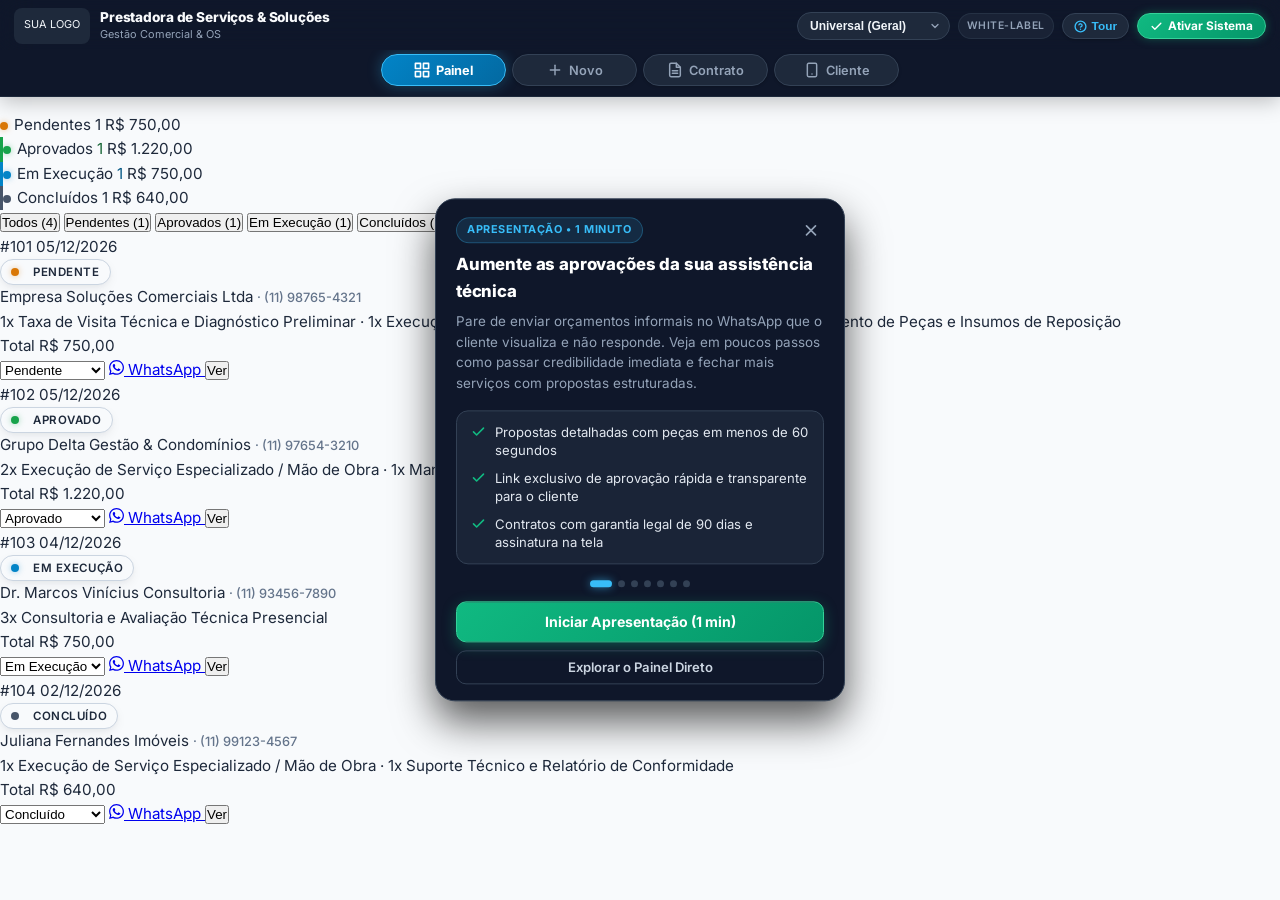
==== commit 9b5853b3: "feat(conversion): add value pitch onboarding intro, ROI steps, activation modal and header CTA" ====
--- a/public/index.html
+++ b/public/index.html
@@ -319,6 +319,12 @@
           </svg>
           <span>Tour</span>
         </button>
+        <button type="button" id="btn-activate-system" class="activate-header-btn" title="Ativar para minha empresa">
+          <svg width="13" height="13" viewBox="0 0 24 24" fill="none" stroke="currentColor" stroke-width="2.5" stroke-linecap="round" stroke-linejoin="round">
+            <polyline points="20 6 9 17 4 12"></polyline>
+          </svg>
+          <span>Ativar Sistema</span>
+        </button>
       </div>
     </div>
 
@@ -690,6 +696,47 @@
         <button id="btn-confirm-sig" class="btn-corp btn-corp-primary" type="button">Confirmar Assinatura</button>
       </div>
     </div>
+  <!-- ==================== MODAL DE ATIVAÇÃO COMERCIAL ==================== -->
+  <div id="activation-modal" class="modal hidden">
+    <div class="modal-overlay" id="activation-modal-overlay"></div>
+    <div class="modal-content" style="max-width: 440px;">
+      <div class="modal-drag-handle"></div>
+      <div class="modal-header" style="text-align: left;">
+        <div style="display: inline-flex; align-items: center; gap: 6px; background: rgba(16,185,129,0.15); color: #10b981; border: 1px solid rgba(16,185,129,0.3); font-size: 0.7rem; font-weight: 700; text-transform: uppercase; padding: 3px 10px; border-radius: 9999px; margin-bottom: 8px;">
+          Ativação Comercial
+        </div>
+        <h3 style="font-size: 1.15rem; font-weight: 800; color: #0f172a; margin-bottom: 4px;">Ative o Sistema na Sua Assistência</h3>
+        <p style="font-size: 0.82rem; color: #64748b; line-height: 1.5; margin: 0;">Personalizamos a plataforma com seu nome, logotipo e catálogo de bancada para você começar a fechar serviços profissionais imediatamente.</p>
+      </div>
+
+      <div style="background: #f8fafc; border: 1px solid #e2e8f0; border-radius: 12px; padding: 14px; margin: 16px 0;">
+        <div style="font-size: 0.75rem; font-weight: 700; color: #1e293b; margin-bottom: 8px; text-transform: uppercase; letter-spacing: 0.04em;">Vantagens da Versão Oficial:</div>
+        <div style="display: flex; flex-direction: column; gap: 8px; font-size: 0.82rem; color: #475569;">
+          <div style="display: flex; align-items: center; gap: 8px;">
+            <svg width="15" height="15" viewBox="0 0 24 24" fill="none" stroke="#10b981" stroke-width="2.5" stroke-linecap="round" stroke-linejoin="round"><polyline points="20 6 9 17 4 12"></polyline></svg>
+            <span>Identidade visual própria (sua logomarca oficial no sistema e nos contratos)</span>
+          </div>
+          <div style="display: flex; align-items: center; gap: 8px;">
+            <svg width="15" height="15" viewBox="0 0 24 24" fill="none" stroke="#10b981" stroke-width="2.5" stroke-linecap="round" stroke-linejoin="round"><polyline points="20 6 9 17 4 12"></polyline></svg>
+            <span>Modelos cadastrados para celulares (Apple, Samsung, Motorola e Xiaomi)</span>
+          </div>
+          <div style="display: flex; align-items: center; gap: 8px;">
+            <svg width="15" height="15" viewBox="0 0 24 24" fill="none" stroke="#10b981" stroke-width="2.5" stroke-linecap="round" stroke-linejoin="round"><polyline points="20 6 9 17 4 12"></polyline></svg>
+            <span>Acesso ilimitado e direto no balcão sem necessidade de instalação</span>
+          </div>
+        </div>
+      </div>
+
+      <div class="modal-actions" style="display: flex; flex-direction: column; gap: 8px;">
+        <a id="btn-confirm-activation-wa" href="https://wa.me/5511999999999?text=Ol%C3%A1!%20Testei%20a%20demonstra%C3%A7%C3%A3o%20do%20sistema%20para%20assist%C3%AAncia%20t%C3%A9cnica%20de%20celulares%20e%20gostaria%20de%20ativar%20para%20a%20minha%20empresa." target="_blank" class="btn-corp btn-corp-wa" style="width: 100%; padding: 12px; font-size: 0.9rem; justify-content: center; text-decoration: none;">
+          <svg width="18" height="18" viewBox="0 0 24 24" fill="currentColor"><path d="M.057 24l1.687-6.163c-1.041-1.804-1.588-3.849-1.587-5.946.003-6.556 5.338-11.891 11.893-11.891 3.181.001 6.167 1.24 8.413 3.488 2.245 2.248 3.481 5.236 3.48 8.414-.003 6.557-5.338 11.892-11.893 11.892-1.99-.001-3.951-.5-5.688-1.448l-6.305 1.654zm6.597-3.807c1.676.995 3.276 1.591 5.392 1.592 5.448 0 9.886-4.434 9.889-9.885.002-5.462-4.415-9.89-9.881-9.892-5.452 0-9.887 4.434-9.889 9.884-.001 2.225.651 3.891 1.746 5.634l-.999 3.648 3.742-.981zm11.387-5.464c-.074-.124-.272-.198-.57-.347-.297-.149-1.758-.868-2.031-.967-.272-.099-.47-.149-.669.149-.198.297-.768.967-.941 1.165-.173.198-.347.223-.644.074-.297-.149-1.255-.462-2.39-1.475-.883-.788-1.48-1.761-1.653-2.059-.173-.297-.018-.458.13-.606.134-.133.297-.347.446-.521.151-.172.2-.296.3-.495.099-.198.05-.372-.025-.521-.075-.148-.669-1.611-.916-2.206-.242-.579-.487-.501-.669-.51l-.57-.01c-.198 0-.52.074-.792.372s-1.04 1.016-1.04 2.479 1.065 2.876 1.213 3.074c.149.198 2.095 3.2 5.076 4.487.709.306 1.263.489 1.694.626.712.226 1.36.194 1.872.118.571-.085 1.758-.719 2.006-1.413.248-.695.248-1.29.173-1.414z"/></svg>
+          <span>Falar no WhatsApp e Ativar</span>
+        </a>
+        <button id="btn-close-activation" type="button" class="btn-corp btn-corp-secondary" style="width: 100%;">
+          Continuar Explorando a Demonstração
+        </button>
+      </div>
+    </div>
   </div>
 
   <!-- Scripts -->
--- a/public/css/tour.css
+++ b/public/css/tour.css
@@ -291,6 +291,122 @@
   transform: scale(0.95);
 }
 
+/* Botão de Ativação do Sistema no Cabeçalho */
+.activate-header-btn {
+  -webkit-appearance: none;
+  appearance: none;
+  background: linear-gradient(135deg, #10b981 0%, #059669 100%);
+  border: 1px solid #34d399;
+  color: #ffffff;
+  padding: 5px 12px;
+  border-radius: 9999px;
+  font-family: inherit;
+  font-size: 0.74rem;
+  font-weight: 700;
+  display: inline-flex;
+  align-items: center;
+  gap: 5px;
+  cursor: pointer;
+  outline: none;
+  transition: all 0.2s cubic-bezier(0.16, 1, 0.3, 1);
+  -webkit-tap-highlight-color: transparent;
+  user-select: none;
+  box-shadow: 0 0 10px rgba(16, 185, 129, 0.35);
+}
+
+.activate-header-btn:hover {
+  background: linear-gradient(135deg, #059669 0%, #047857 100%);
+  transform: translateY(-1px);
+  box-shadow: 0 0 16px rgba(16, 185, 129, 0.5);
+}
+
+.activate-header-btn:active {
+  transform: scale(0.95);
+}
+
+/* Lista de Benefícios no Card do Tour */
+.tour-bullets-box {
+  background: rgba(30, 41, 59, 0.75);
+  border: 1px solid #334155;
+  border-radius: 12px;
+  padding: 12px 14px;
+  margin-bottom: 16px;
+  display: flex;
+  flex-direction: column;
+  gap: 9px;
+}
+
+.tour-bullet-item {
+  display: flex;
+  align-items: flex-start;
+  gap: 9px;
+  font-size: 0.82rem;
+  color: #e2e8f0;
+  line-height: 1.4;
+}
+
+.tour-bullet-icon {
+  color: #10b981;
+  flex-shrink: 0;
+  margin-top: 1px;
+}
+
+/* Botões Customizados de Conversão no Tour */
+.tour-card-cta-actions {
+  display: flex;
+  flex-direction: column;
+  gap: 8px;
+  margin-top: 4px;
+}
+
+.tour-cta-btn-primary {
+  width: 100%;
+  background: linear-gradient(135deg, #10b981 0%, #059669 100%);
+  border: 1px solid #34d399;
+  color: #ffffff;
+  font-family: inherit;
+  font-weight: 700;
+  font-size: 0.88rem;
+  padding: 11px 18px;
+  border-radius: 10px;
+  cursor: pointer;
+  display: inline-flex;
+  align-items: center;
+  justify-content: center;
+  gap: 8px;
+  box-shadow: 0 4px 14px rgba(16, 185, 129, 0.35);
+  transition: all 0.2s ease;
+  text-decoration: none;
+}
+
+.tour-cta-btn-primary:hover {
+  background: linear-gradient(135deg, #059669 0%, #047857 100%);
+  transform: translateY(-1px);
+  box-shadow: 0 6px 18px rgba(16, 185, 129, 0.5);
+}
+
+.tour-cta-btn-secondary {
+  width: 100%;
+  background: transparent;
+  border: 1px solid #334155;
+  color: #cbd5e1;
+  font-family: inherit;
+  font-weight: 600;
+  font-size: 0.82rem;
+  padding: 8px 14px;
+  border-radius: 10px;
+  cursor: pointer;
+  display: inline-flex;
+  align-items: center;
+  justify-content: center;
+  transition: all 0.15s ease;
+}
+
+.tour-cta-btn-secondary:hover {
+  background: #1e293b;
+  color: #ffffff;
+}
+
 @media (max-width: 480px) {
   .tour-card {
     padding: 16px 16px 14px;
@@ -303,10 +419,13 @@
     font-size: 0.8rem;
     margin-bottom: 12px;
   }
-  .tour-header-btn span {
+  .tour-header-btn span,
+  .activate-header-btn span {
     display: none;
   }
-  .tour-header-btn {
+  .tour-header-btn,
+  .activate-header-btn {
     padding: 5px 8px;
   }
 }
+
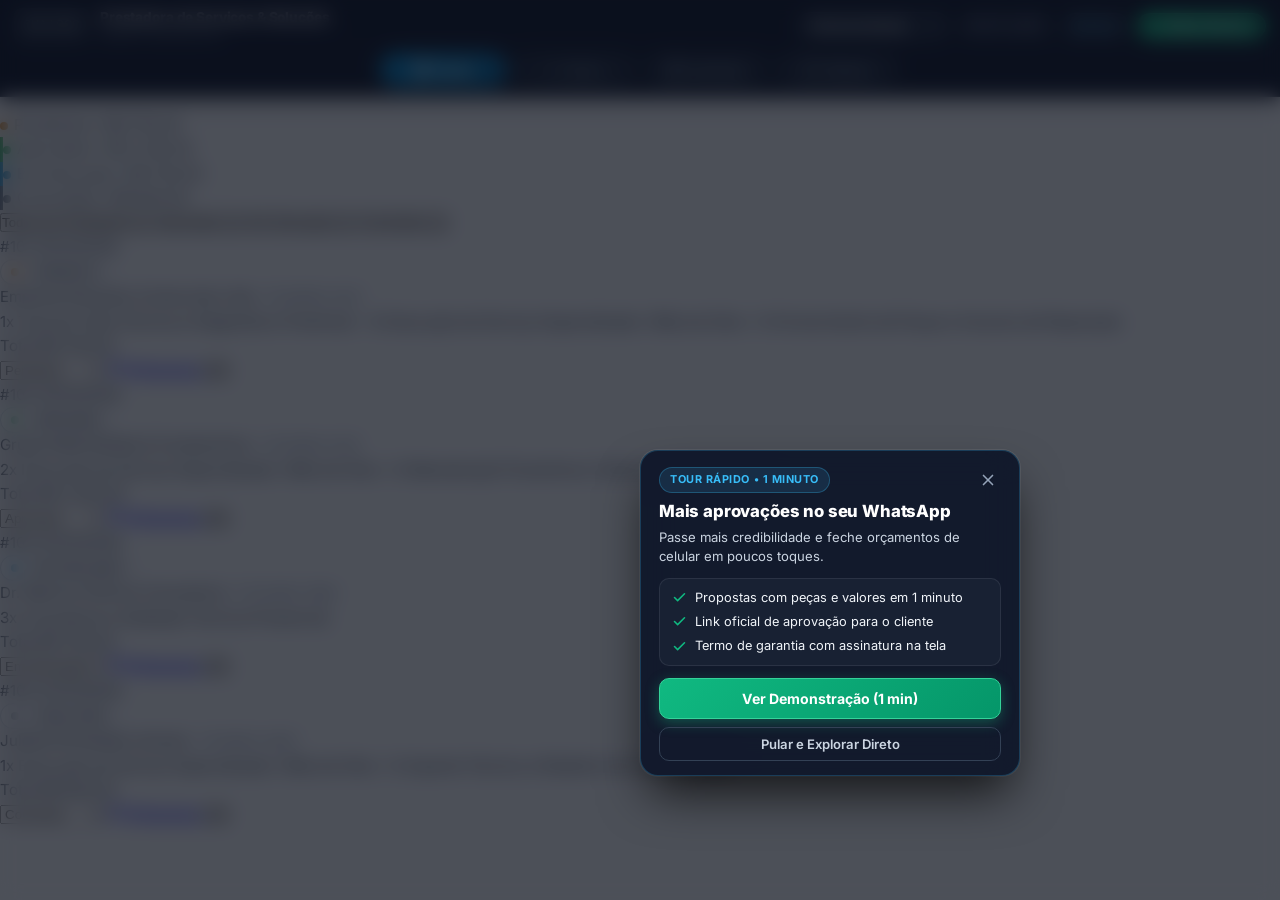
==== commit d848c856: "feat(ui): add backdrop blur to presentation tour, compact dynamic copy, and step transitions" ====
--- a/public/index.html
+++ b/public/index.html
@@ -7,7 +7,7 @@
   <meta name="apple-mobile-web-app-capable" content="yes">
   <meta name="apple-mobile-web-app-status-bar-style" content="black-translucent">
   <meta name="mobile-web-app-capable" content="yes">
-  <title>Sistema de Gestão de Orçamentos, OS e Contratos</title>
+  <title>Sistema de Orçamentos e OS para Assistência Técnica de Celulares</title>
 
   <link rel="icon" href="data:image/svg+xml,<svg xmlns=%22http://www.w3.org/2000/svg%22 viewBox=%220 0 100 100%22><rect width=%22100%22 height=%22100%22 rx=%2220%22 fill=%22%230f172a%22/><path d=%22M30 50L45 65L75 35%22 stroke=%22white%22 stroke-width=%228%22 stroke-linecap=%22round%22 stroke-linejoin=%22round%22 fill=%22none%22/></svg>">
   <link rel="preconnect" href="https://fonts.googleapis.com">
--- a/public/css/tour.css
+++ b/public/css/tour.css
@@ -3,15 +3,18 @@
    Estética Executiva Dark Slate & Sky Blue
    ============================================================ */
 
-/* Fundo Invisível para Captura de Clique Externo (Sem Nenhum Borrado) */
+/* Fundo com Efeito de Vidro Fosco e Desfoque Elegante (Backdrop Blur) */
 .tour-backdrop {
   position: fixed;
   inset: 0;
-  background: transparent;
+  background: rgba(11, 15, 25, 0.72);
+  backdrop-filter: blur(10px);
+  -webkit-backdrop-filter: blur(10px);
   z-index: 9998;
   opacity: 0;
   visibility: hidden;
   pointer-events: auto;
+  transition: opacity 0.3s cubic-bezier(0.16, 1, 0.3, 1), visibility 0.3s cubic-bezier(0.16, 1, 0.3, 1);
 }
 
 .tour-backdrop.active {
@@ -19,14 +22,14 @@
   visibility: visible;
 }
 
-/* Moldura de Holofote no Elemento Destacado (Corte 100% Nítido e Cristalino) */
+/* Moldura de Holofote no Elemento Destacado */
 .tour-spotlight {
   position: fixed;
   z-index: 9999;
   border-radius: 14px;
   border: 2px solid #38bdf8;
   background: transparent !important;
-  box-shadow: 0 0 0 9999px rgba(15, 23, 42, 0.78), 0 0 20px rgba(56, 189, 248, 0.45);
+  box-shadow: 0 0 0 9999px rgba(15, 23, 42, 0.45), 0 0 20px rgba(56, 189, 248, 0.5);
   transition: all 0.35s cubic-bezier(0.16, 1, 0.3, 1);
   pointer-events: none;
   opacity: 0;
@@ -47,22 +50,24 @@
   opacity: 1 !important;
 }
 
-/* Cartão do Passo a Passo */
+/* Cartão do Passo a Passo (Compacto, Dinâmico e Glassmorphism) */
 .tour-card {
   position: fixed;
   z-index: 10001;
-  width: calc(100% - 28px);
-  max-width: 410px;
-  background: #0f172a;
-  border: 1px solid #334155;
-  border-radius: 20px;
-  padding: 18px 20px 16px;
-  color: #ffffff;
-  box-shadow: 0 20px 40px rgba(0, 0, 0, 0.65), 0 0 0 1px rgba(255, 255, 255, 0.06);
+  width: calc(100% - 32px);
+  max-width: 380px;
+  background: rgba(15, 23, 42, 0.94);
+  backdrop-filter: blur(16px);
+  -webkit-backdrop-filter: blur(16px);
+  border: 1px solid rgba(56, 189, 248, 0.22);
+  border-radius: 18px;
+  padding: 16px 18px 14px;
+  color: #ffffff;
+  box-shadow: 0 25px 50px -10px rgba(0, 0, 0, 0.75), 0 0 0 1px rgba(255, 255, 255, 0.08);
   opacity: 0;
   visibility: hidden;
-  transition: all 0.3s cubic-bezier(0.16, 1, 0.3, 1);
-  transform: translateY(12px) scale(0.97);
+  transition: all 0.25s cubic-bezier(0.16, 1, 0.3, 1);
+  transform: translateY(10px) scale(0.97);
 }
 
 .tour-card.active {
@@ -117,15 +122,16 @@
   font-size: 1.05rem;
   font-weight: 800;
   color: #ffffff;
-  margin: 0 0 6px 0;
+  margin: 0 0 5px 0;
   letter-spacing: -0.01em;
+  line-height: 1.3;
 }
 
 .tour-description {
-  font-size: 0.84rem;
-  color: #94a3b8;
-  line-height: 1.55;
-  margin: 0 0 16px 0;
+  font-size: 0.82rem;
+  color: #cbd5e1;
+  line-height: 1.45;
+  margin: 0 0 12px 0;
 }
 
 /* Barra de Progresso em Pontos */
@@ -326,29 +332,31 @@
 
 /* Lista de Benefícios no Card do Tour */
 .tour-bullets-box {
-  background: rgba(30, 41, 59, 0.75);
-  border: 1px solid #334155;
-  border-radius: 12px;
-  padding: 12px 14px;
-  margin-bottom: 16px;
+  background: rgba(30, 41, 59, 0.55);
+  border: 1px solid rgba(255, 255, 255, 0.08);
+  border-radius: 10px;
+  padding: 10px 12px;
+  margin-bottom: 12px;
   display: flex;
   flex-direction: column;
-  gap: 9px;
+  gap: 7px;
 }
 
 .tour-bullet-item {
   display: flex;
-  align-items: flex-start;
-  gap: 9px;
-  font-size: 0.82rem;
-  color: #e2e8f0;
-  line-height: 1.4;
+  align-items: center;
+  gap: 8px;
+  font-size: 0.8rem;
+  color: #f1f5f9;
+  line-height: 1.35;
 }
 
 .tour-bullet-icon {
   color: #10b981;
   flex-shrink: 0;
-  margin-top: 1px;
+  display: flex;
+  align-items: center;
+  justify-content: center;
 }
 
 /* Botões Customizados de Conversão no Tour */
@@ -429,3 +437,20 @@
   }
 }
 
+/* Animação Dinâmica de Entrada e Troca de Passos */
+@keyframes cardPop {
+  0% {
+    transform: scale(0.96);
+    opacity: 0.7;
+  }
+  100% {
+    transform: scale(1);
+    opacity: 1;
+  }
+}
+
+.tour-card.anim-pop {
+  animation: cardPop 0.22s cubic-bezier(0.16, 1, 0.3, 1) forwards;
+}
+
+
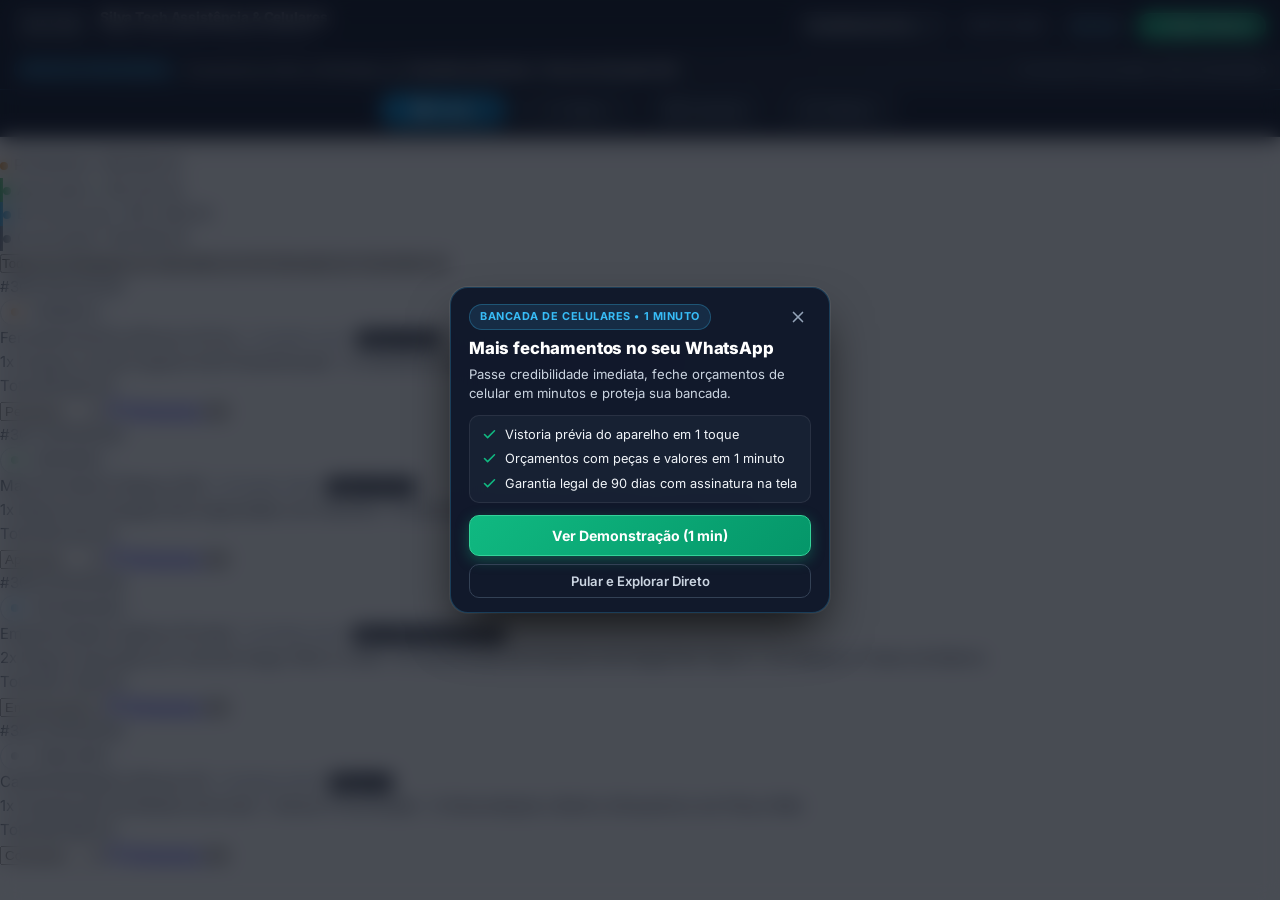
==== commit c43dddba: "feat(cellphone): focus platform on smartphone repair shops with bench inspection checklist and legal" ====
--- a/public/index.html
+++ b/public/index.html
@@ -293,17 +293,17 @@
           <span class="brand-logo-text" style="color: #f1f5f9; font-size: 0.68rem;">SUA LOGO</span>
         </div>
         <div class="brand-bar-info">
-          <div id="top-company-title">Sistema de Ordens de Serviço</div>
-          <div id="top-company-sub">Gestão Comercial & OS</div>
+          <div id="top-company-title">TechMobile OS • Bancada de Celulares</div>
+          <div id="top-company-sub">Gestão, Orçamentos & Ordens de Serviço</div>
         </div>
       </div>
       
       <div class="brand-bar-right">
         <div class="niche-select-wrapper">
           <select id="niche-selector" class="niche-select-pill" title="Selecione o Segmento">
+            <option value="celular" selected>Assistência de Celulares</option>
             <option value="generico">Universal (Geral)</option>
             <option value="marcenaria">Marcenaria</option>
-            <option value="celular">Assistência Técnica</option>
             <option value="mecanica">Oficina Mecânica</option>
             <option value="climatizacao">Climatização</option>
           </select>
@@ -325,6 +325,17 @@
           </svg>
           <span>Ativar Sistema</span>
         </button>
+      </div>
+    </div>
+
+    <!-- Faixa Persuasiva de Bancada para Prospecção -->
+    <div class="prospecting-top-banner">
+      <div style="display: flex; align-items: center; gap: 8px;">
+        <span class="prospecting-pill-tag">Bancada Profissional</span>
+        <span>Orçamentos em 60s no WhatsApp com <strong>Checklist de Entrada</strong> e <strong>Termo de Garantia CDC</strong></span>
+      </div>
+      <div style="display: flex; align-items: center; gap: 6px; font-size: 0.72rem; color: #94a3b8;">
+        <span>Fechamento mais rápido • Sem contestações</span>
       </div>
     </div>
 
@@ -434,6 +445,86 @@
       </div>
     </div>
 
+    <!-- Identificação do Dispositivo & Checklist de Entrada de Bancada -->
+    <div id="device-inspection-module" class="card device-check-card" style="margin-bottom: var(--space-4); padding: var(--space-4); border-left: 3px solid #0284c7;">
+      <div class="quick-section-title" style="margin-bottom: 10px;">
+        <div style="display: flex; align-items: center; gap: 6px;">
+          <svg width="16" height="16" viewBox="0 0 24 24" fill="none" stroke="#0284c7" stroke-width="2.2" stroke-linecap="round" stroke-linejoin="round">
+            <rect x="5" y="2" width="14" height="20" rx="2" ry="2"></rect>
+            <line x1="12" y1="18" x2="12.01" y2="18"></line>
+          </svg>
+          <span style="font-weight: 800; color: #0f172a;">Aparelho & Checklist de Entrada</span>
+        </div>
+        <span class="badge-feature-tag">Bancada Segura</span>
+      </div>
+
+      <!-- Dados do Aparelho -->
+      <div class="form-row-grid" style="display: grid; grid-template-columns: 1fr 1fr; gap: 10px; margin-bottom: 10px;">
+        <div class="form-group" style="margin-bottom: 0;">
+          <label class="form-label-compact">Aparelho (Marca & Modelo)</label>
+          <input type="text" id="device-model-input" class="form-input" placeholder="Ex: iPhone 14 Pro / Galaxy S23" value="iPhone 14 Pro">
+        </div>
+        <div class="form-group" style="margin-bottom: 0;">
+          <label class="form-label-compact">Cor / Serial / IMEI</label>
+          <input type="text" id="device-color-input" class="form-input" placeholder="Ex: Roxo Profundo / Serial..." value="Roxo Profundo">
+        </div>
+      </div>
+
+      <div class="form-group" style="margin-bottom: 12px;">
+        <label class="form-label-compact">Senha de Testes do Cliente (Opcional para bancada)</label>
+        <input type="text" id="device-passcode-input" class="form-input" placeholder="Ex: 4829 ou Padrão L (para testes pós-reparo)" value="4829">
+      </div>
+
+      <!-- Vistoria Rápida em 1 Toque -->
+      <div style="background: #f8fafc; border: 1px solid #e2e8f0; border-radius: 10px; padding: 12px;">
+        <div style="display: flex; justify-content: space-between; align-items: center; margin-bottom: 8px;">
+          <span style="font-size: 0.76rem; font-weight: 800; color: #1e293b; text-transform: uppercase; letter-spacing: 0.04em;">Vistoria Prévia de Entrada (Balcão)</span>
+          <span style="font-size: 0.68rem; color: #64748b;">Toque no status para mudar</span>
+        </div>
+        
+        <div class="checklist-chips-grid">
+          <!-- Item 1: Aparelho Liga -->
+          <div class="checklist-toggle-item" data-check="ligando" data-val="ok">
+            <span class="cl-label">Aparelho Liga:</span>
+            <span class="cl-status ok">Ligando OK</span>
+          </div>
+
+          <!-- Item 2: Tela / Touch -->
+          <div class="checklist-toggle-item" data-check="touch" data-val="falha">
+            <span class="cl-label">Tela / Touch:</span>
+            <span class="cl-status falha">Trincada / Falha</span>
+          </div>
+
+          <!-- Item 3: Face ID / Biometria -->
+          <div class="checklist-toggle-item" data-check="biometria" data-val="ok">
+            <span class="cl-label">Face ID / Digital:</span>
+            <span class="cl-status ok">Funcionando</span>
+          </div>
+
+          <!-- Item 4: Câmeras -->
+          <div class="checklist-toggle-item" data-check="cameras" data-val="ok">
+            <span class="cl-label">Câmeras Front/Tras:</span>
+            <span class="cl-status ok">OK sem trincos</span>
+          </div>
+
+          <!-- Item 5: Conector / Carga -->
+          <div class="checklist-toggle-item" data-check="conector" data-val="alerta">
+            <span class="cl-label">Conector de Carga:</span>
+            <span class="cl-status alerta">Mau Contato</span>
+          </div>
+
+          <!-- Item 6: Carcaça / Traseira -->
+          <div class="checklist-toggle-item" data-check="carcaca" data-val="alerta">
+            <span class="cl-label">Carcaça / Vidro Tras:</span>
+            <span class="cl-status alerta">Leves Riscos</span>
+          </div>
+        </div>
+        <div style="font-size: 0.68rem; color: #64748b; margin-top: 6px;">
+          Evita disputas com o cliente ("meu Face ID funcionava antes!"). Salvo na OS e na visão do cliente.
+        </div>
+      </div>
+    </div>
+
     <!-- Pacotes de Serviços Predefinidos -->
     <div style="margin-bottom: var(--space-3);">
       <div class="quick-section-title">
@@ -568,9 +659,16 @@
       </div>
 
       <div class="contract-clause">
-        <div class="clause-num-title">Cláusula 4ª — Da Garantia Legal e Assistência</div>
+        <div class="clause-num-title">Cláusula 4ª — Da Garantia Legal e Assistência Técnica</div>
         <p class="clause-body-text">
-          A CONTRATADA assegura a garantia de <strong id="c-warranty-days">90 (noventa) dias</strong> para todos os serviços e peças substituídas, consoante as disposições do Artigo 26 do Código de Defesa do Consumidor.
+          A CONTRATADA assegura a garantia legal de <strong id="c-warranty-days">90 (noventa) dias</strong> para todos os serviços e peças substituídas, consoante as disposições do Artigo 26 do Código de Defesa do Consumidor (CDC).
+        </p>
+      </div>
+
+      <div class="contract-clause">
+        <div class="clause-num-title">Cláusula 5ª — Da Vistoria, Backup de Dados e Exclusões</div>
+        <p class="clause-body-text">
+          O CONTRATANTE valida a <strong>Vistoria Prévia de Entrada</strong> realizada no balcão e declara estar ciente de que é sua responsabilidade a salvaguarda e backup de dados pessoais. A garantia cobre exclusivamente defeitos de fabricação dos componentes substituídos, cessando sua eficácia em caso de quedas posteriores, trincados no vidro/display, contato com líquidos/oxidação ou remoção do selo de garantia da bancada.
         </p>
       </div>
 
@@ -650,6 +748,22 @@
         <p id="cli-client-phone" class="client-detail">Contato: (11) 98765-4321</p>
       </section>
 
+      <!-- Laudo Técnico & Vistoria Prévia de Entrada do Celular -->
+      <section id="cli-device-inspection-card" class="card device-inspection-summary">
+        <div class="device-inspection-title">
+          <span>Laudo Técnico & Vistoria de Bancada</span>
+          <span style="font-size: 0.68rem; color: #0284c7; font-weight: 700;">Entrada Oficial</span>
+        </div>
+        <div class="device-tags-row">
+          <span id="cli-device-model" class="device-tag-chip">iPhone 14 Pro</span>
+          <span id="cli-device-color" class="device-color-chip">Roxo Profundo</span>
+          <span id="cli-device-imei" class="device-color-chip" style="font-family: monospace;">Serial: 358291048291823</span>
+        </div>
+        <div id="cli-checklist-grid" class="client-checklist-grid">
+          <!-- Inserido dinamicamente via JS -->
+        </div>
+      </section>
+
       <section class="card items-section">
         <div class="card-header">
           <h2 style="font-size: 0.85rem; font-weight: 700; text-transform: uppercase;">Discriminação de Peças e Serviços</h2>
--- a/public/css/style.css
+++ b/public/css/style.css
@@ -1052,3 +1052,192 @@
   }
 }
 
+/* ============================================================
+   ESTILOS DEDICADOS: BANCADA DE CELULARES & CHECKLIST DE ENTRADA
+   ============================================================ */
+.prospecting-top-banner {
+  background: linear-gradient(90deg, #0f172a 0%, #1e293b 100%);
+  border-bottom: 1px solid rgba(56, 189, 248, 0.2);
+  color: #f8fafc;
+  padding: 8px 14px;
+  font-size: 0.75rem;
+  display: flex;
+  align-items: center;
+  justify-content: space-between;
+  flex-wrap: wrap;
+  gap: 8px;
+}
+
+.prospecting-pill-tag {
+  background: rgba(56, 189, 248, 0.15);
+  color: #38bdf8;
+  border: 1px solid rgba(56, 189, 248, 0.3);
+  border-radius: 9999px;
+  font-weight: 700;
+  font-size: 0.68rem;
+  padding: 2px 8px;
+  text-transform: uppercase;
+  letter-spacing: 0.04em;
+  display: inline-flex;
+  align-items: center;
+  gap: 4px;
+}
+
+.badge-feature-tag {
+  background: #e0f2fe;
+  color: #0369a1;
+  font-size: 0.68rem;
+  font-weight: 700;
+  padding: 2px 8px;
+  border-radius: 9999px;
+  text-transform: uppercase;
+}
+
+.form-label-compact {
+  font-size: 0.72rem;
+  font-weight: 700;
+  color: #475569;
+  text-transform: uppercase;
+  letter-spacing: 0.03em;
+  margin-bottom: 4px;
+  display: block;
+}
+
+.checklist-chips-grid {
+  display: grid;
+  grid-template-columns: 1fr;
+  gap: 6px;
+}
+
+@media (min-width: 480px) {
+  .checklist-chips-grid {
+    grid-template-columns: 1fr 1fr;
+  }
+}
+
+.checklist-toggle-item {
+  display: flex;
+  align-items: center;
+  justify-content: space-between;
+  background: #ffffff;
+  border: 1px solid #cbd5e1;
+  border-radius: 8px;
+  padding: 6px 10px;
+  cursor: pointer;
+  user-select: none;
+  transition: all 0.15s ease;
+}
+
+.checklist-toggle-item:hover {
+  border-color: #94a3b8;
+  background: #f1f5f9;
+}
+
+.checklist-toggle-item .cl-label {
+  font-size: 0.75rem;
+  font-weight: 600;
+  color: #334155;
+}
+
+.checklist-toggle-item .cl-status {
+  font-size: 0.7rem;
+  font-weight: 700;
+  padding: 2px 8px;
+  border-radius: 6px;
+  display: inline-flex;
+  align-items: center;
+  gap: 4px;
+  transition: all 0.15s ease;
+}
+
+.cl-status.ok {
+  background: #dcfce7;
+  color: #15803d;
+  border: 1px solid #bbf7d0;
+}
+
+.cl-status.falha {
+  background: #fee2e2;
+  color: #b91c1c;
+  border: 1px solid #fecaca;
+}
+
+.cl-status.alerta {
+  background: #fef3c7;
+  color: #b45309;
+  border: 1px solid #fde68a;
+}
+
+/* Laudo de Entrada do Aparelho na Visão do Cliente */
+.device-inspection-summary {
+  background: #f8fafc;
+  border: 1px solid #e2e8f0;
+  border-radius: 12px;
+  padding: 14px;
+  margin-bottom: 16px;
+  text-align: left;
+}
+
+.device-inspection-title {
+  display: flex;
+  align-items: center;
+  justify-content: space-between;
+  font-size: 0.78rem;
+  font-weight: 800;
+  color: #0f172a;
+  text-transform: uppercase;
+  letter-spacing: 0.04em;
+  margin-bottom: 10px;
+  border-bottom: 1px solid #e2e8f0;
+  padding-bottom: 6px;
+}
+
+.device-tags-row {
+  display: flex;
+  flex-wrap: wrap;
+  gap: 6px;
+  margin-bottom: 10px;
+}
+
+.device-tag-chip {
+  background: #0f172a;
+  color: #ffffff;
+  font-size: 0.72rem;
+  font-weight: 700;
+  padding: 3px 8px;
+  border-radius: 6px;
+}
+
+.device-color-chip {
+  background: #e2e8f0;
+  color: #334155;
+  font-size: 0.72rem;
+  font-weight: 600;
+  padding: 3px 8px;
+  border-radius: 6px;
+}
+
+.client-checklist-grid {
+  display: grid;
+  grid-template-columns: 1fr 1fr;
+  gap: 6px;
+}
+
+@media (max-width: 380px) {
+  .client-checklist-grid {
+    grid-template-columns: 1fr;
+  }
+}
+
+.client-cl-item {
+  display: flex;
+  align-items: center;
+  justify-content: space-between;
+  background: #ffffff;
+  border: 1px solid #e2e8f0;
+  border-radius: 6px;
+  padding: 5px 8px;
+  font-size: 0.72rem;
+}
+
+
--- a/public/css/tour.css
+++ b/public/css/tour.css
@@ -3,34 +3,49 @@
    Estética Executiva Dark Slate & Sky Blue
    ============================================================ */
 
-/* Fundo com Efeito de Vidro Fosco e Desfoque Elegante (Backdrop Blur) */
+/* Fundo com Desfoque Seletivo (Backdrop Blur e Recorte Nítido) */
 .tour-backdrop {
   position: fixed;
   inset: 0;
-  background: rgba(11, 15, 25, 0.72);
-  backdrop-filter: blur(10px);
-  -webkit-backdrop-filter: blur(10px);
   z-index: 9998;
   opacity: 0;
   visibility: hidden;
-  pointer-events: auto;
+  pointer-events: none;
   transition: opacity 0.3s cubic-bezier(0.16, 1, 0.3, 1), visibility 0.3s cubic-bezier(0.16, 1, 0.3, 1);
 }
 
 .tour-backdrop.active {
   opacity: 1;
   visibility: visible;
-}
-
-/* Moldura de Holofote no Elemento Destacado */
+  pointer-events: auto;
+}
+
+/* Painéis de Desfoque que deixam a área-alvo 100% desborrada (nítida e transparente) */
+.tour-backdrop-pane {
+  position: fixed;
+  background: rgba(11, 15, 25, 0.74);
+  backdrop-filter: blur(10px);
+  -webkit-backdrop-filter: blur(10px);
+  pointer-events: auto;
+  transition: top 0.28s cubic-bezier(0.16, 1, 0.3, 1),
+              left 0.28s cubic-bezier(0.16, 1, 0.3, 1),
+              width 0.28s cubic-bezier(0.16, 1, 0.3, 1),
+              height 0.28s cubic-bezier(0.16, 1, 0.3, 1);
+}
+
+/* Moldura de Holofote no Elemento Destacado (Área Desborrada) */
 .tour-spotlight {
   position: fixed;
   z-index: 9999;
   border-radius: 14px;
   border: 2px solid #38bdf8;
   background: transparent !important;
-  box-shadow: 0 0 0 9999px rgba(15, 23, 42, 0.45), 0 0 20px rgba(56, 189, 248, 0.5);
-  transition: all 0.35s cubic-bezier(0.16, 1, 0.3, 1);
+  box-shadow: 0 0 20px rgba(56, 189, 248, 0.5), inset 0 0 10px rgba(56, 189, 248, 0.15);
+  transition: top 0.28s cubic-bezier(0.16, 1, 0.3, 1),
+              left 0.28s cubic-bezier(0.16, 1, 0.3, 1),
+              width 0.28s cubic-bezier(0.16, 1, 0.3, 1),
+              height 0.28s cubic-bezier(0.16, 1, 0.3, 1),
+              opacity 0.25s ease;
   pointer-events: none;
   opacity: 0;
   visibility: hidden;
@@ -54,9 +69,14 @@
 .tour-card {
   position: fixed;
   z-index: 10001;
-  width: calc(100% - 32px);
+  left: 0;
+  right: 0;
+  margin-left: auto;
+  margin-right: auto;
+  width: min(calc(100vw - 32px), 380px);
   max-width: 380px;
-  background: rgba(15, 23, 42, 0.94);
+  box-sizing: border-box;
+  background: rgba(15, 23, 42, 0.95);
   backdrop-filter: blur(16px);
   -webkit-backdrop-filter: blur(16px);
   border: 1px solid rgba(56, 189, 248, 0.22);
@@ -66,14 +86,39 @@
   box-shadow: 0 25px 50px -10px rgba(0, 0, 0, 0.75), 0 0 0 1px rgba(255, 255, 255, 0.08);
   opacity: 0;
   visibility: hidden;
-  transition: all 0.25s cubic-bezier(0.16, 1, 0.3, 1);
-  transform: translateY(10px) scale(0.97);
+  transition: opacity 0.2s ease, top 0.25s ease, bottom 0.25s ease;
 }
 
 .tour-card.active {
   opacity: 1;
   visibility: visible;
-  transform: translateY(0) scale(1);
+}
+
+/* Modos de Posicionamento sem Conflito de Transform */
+.tour-card.pos-center {
+  top: 0;
+  bottom: 0;
+  margin-top: auto;
+  margin-bottom: auto;
+  height: -webkit-fit-content;
+  height: -moz-fit-content;
+  height: fit-content;
+  max-height: calc(100vh - 48px);
+  overflow-y: auto;
+}
+
+.tour-card.pos-top {
+  top: max(64px, calc(var(--safe-top, 0px) + 64px));
+  bottom: auto;
+  margin-top: 0;
+  margin-bottom: 0;
+}
+
+.tour-card.pos-bottom {
+  bottom: max(16px, var(--safe-bottom, 16px));
+  top: auto;
+  margin-top: 0;
+  margin-bottom: 0;
 }
 
 /* Topo do Cartão com Badge e Fechar */
@@ -437,20 +482,18 @@
   }
 }
 
-/* Animação Dinâmica de Entrada e Troca de Passos */
-@keyframes cardPop {
+/* Animação Suave entre Passos (apenas opacidade para manter alinhamento) */
+@keyframes cardFadeIn {
   0% {
-    transform: scale(0.96);
-    opacity: 0.7;
+    opacity: 0.5;
   }
   100% {
-    transform: scale(1);
     opacity: 1;
   }
 }
 
 .tour-card.anim-pop {
-  animation: cardPop 0.22s cubic-bezier(0.16, 1, 0.3, 1) forwards;
-}
-
-
+  animation: cardFadeIn 0.2s ease-out forwards;
+}
+
+
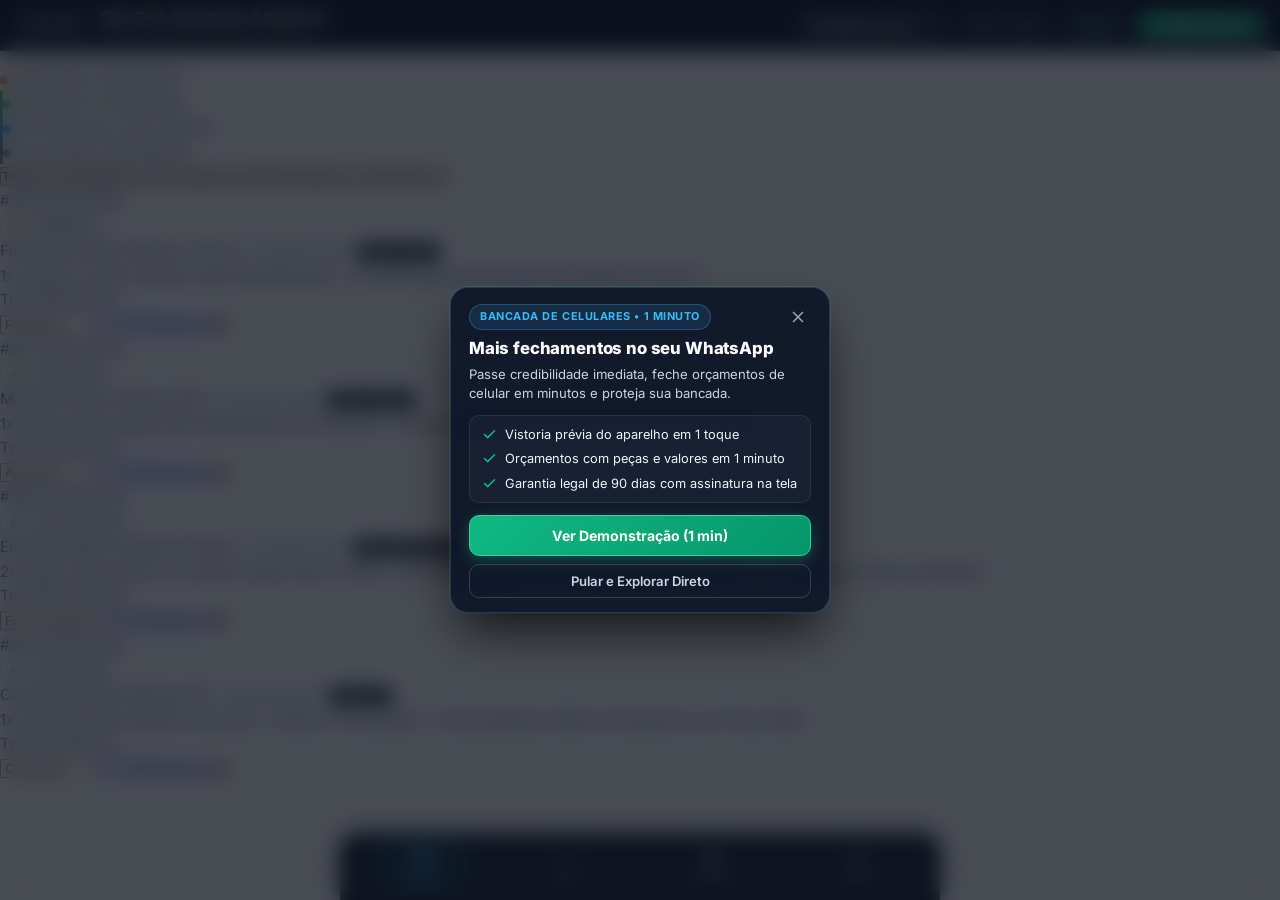
==== commit 93944822: "feat(ui): move navbar to fixed bottom navigation bar and clean up top header" ====
--- a/public/index.html
+++ b/public/index.html
@@ -178,64 +178,76 @@
       padding: max(8px, var(--safe-top)) 14px 6px;
     }
 
+    /* Barra Fixa de Navegação Inferior (Bottom Navigation Bar Mobile-First) */
     .app-nav-bar {
-      background: #0f172a;
-      padding: 4px 12px 10px;
+      position: fixed;
+      bottom: 0;
+      left: 0;
+      right: 0;
+      z-index: 1000;
+      background: rgba(15, 23, 42, 0.96);
+      backdrop-filter: blur(16px);
+      -webkit-backdrop-filter: blur(16px);
+      border-top: 1px solid rgba(51, 65, 85, 0.7);
+      box-shadow: 0 -4px 24px rgba(0, 0, 0, 0.4);
+      padding: 6px 12px max(10px, env(safe-area-inset-bottom, 12px));
       display: flex;
       align-items: center;
-      justify-content: center;
+      justify-content: space-around;
       gap: 6px;
-      border: none;
-      overflow-x: auto;
-      scrollbar-width: none;
-      -webkit-overflow-scrolling: touch;
       margin: 0 auto;
-      max-width: 640px;
-    }
-
-    .app-nav-bar::-webkit-scrollbar {
-      display: none;
+      max-width: 600px;
+      width: 100%;
+      box-sizing: border-box;
+    }
+
+    @media (min-width: 601px) {
+      .app-nav-bar {
+        border-radius: 18px 18px 0 0;
+        border-left: 1px solid rgba(51, 65, 85, 0.7);
+        border-right: 1px solid rgba(51, 65, 85, 0.7);
+      }
     }
 
     .nav-tab-btn {
       -webkit-appearance: none;
       appearance: none;
-      border: 1px solid #334155;
-      background: #1e293b;
+      border: 1px solid transparent;
+      background: transparent;
       color: #94a3b8;
       font-family: inherit;
-      font-size: 0.8rem;
+      font-size: 0.68rem;
       font-weight: 600;
-      border-radius: 9999px;
-      padding: 7px 12px;
+      border-radius: 10px;
+      padding: 5px 8px;
       display: inline-flex;
+      flex-direction: column;
       align-items: center;
       justify-content: center;
-      gap: 6px;
+      gap: 3px;
       cursor: pointer;
       outline: none;
       white-space: nowrap;
       flex: 1;
-      max-width: 125px;
-      min-width: 68px;
-      transition: all 0.2s cubic-bezier(0.16, 1, 0.3, 1);
+      max-width: 85px;
+      min-width: 60px;
+      transition: all 0.18s cubic-bezier(0.16, 1, 0.3, 1);
       -webkit-tap-highlight-color: transparent;
       user-select: none;
-      box-shadow: 0 1px 3px rgba(0, 0, 0, 0.2);
+      box-shadow: none;
     }
 
     .nav-tab-btn svg {
-      width: 16px;
-      height: 16px;
+      width: 20px;
+      height: 20px;
       stroke: #94a3b8;
       flex-shrink: 0;
       transition: transform 0.2s cubic-bezier(0.16, 1, 0.3, 1), stroke 0.2s ease;
     }
 
     .nav-tab-btn:hover {
-      background: #273549;
+      background: rgba(30, 41, 59, 0.7);
       color: #f1f5f9;
-      border-color: #475569;
     }
 
     .nav-tab-btn:hover svg {
@@ -243,40 +255,29 @@
     }
 
     .nav-tab-btn:active {
-      transform: scale(0.95);
+      transform: scale(0.92);
     }
 
     .nav-tab-btn.active {
-      background: linear-gradient(135deg, #0284c7 0%, #0369a1 100%);
-      color: #ffffff;
-      border-color: #38bdf8;
+      background: rgba(2, 132, 199, 0.18);
+      color: #38bdf8;
+      border-color: rgba(56, 189, 248, 0.35);
       font-weight: 700;
-      box-shadow: 0 0 14px rgba(56, 189, 248, 0.35), 0 2px 4px rgba(0, 0, 0, 0.25);
+      box-shadow: 0 0 12px rgba(56, 189, 248, 0.25);
     }
 
     .nav-tab-btn.active svg {
-      stroke: #ffffff;
+      stroke: #38bdf8;
       transform: scale(1.1);
     }
 
-    .nav-tab-btn.active::after {
-      display: none !important;
-    }
-
-    @media (max-width: 380px) {
-      .app-nav-bar {
-        padding: 4px 8px 8px;
-        gap: 4px;
-      }
-      .nav-tab-btn {
-        padding: 6px 8px;
-        font-size: 0.74rem;
-        gap: 4px;
-      }
-      .nav-tab-btn svg {
-        width: 14px;
-        height: 14px;
-      }
+    /* Espaçamento Inferior Geral para acomodar a Barra Fixa */
+    body.single-page-body {
+      padding-bottom: calc(75px + env(safe-area-inset-bottom, 12px)) !important;
+    }
+
+    .tab-content-pane {
+      padding-bottom: 24px;
     }
   </style>
 </head>
@@ -328,36 +329,6 @@
       </div>
     </div>
 
-    <!-- Faixa Persuasiva de Bancada para Prospecção -->
-    <div class="prospecting-top-banner">
-      <div style="display: flex; align-items: center; gap: 8px;">
-        <span class="prospecting-pill-tag">Bancada Profissional</span>
-        <span>Orçamentos em 60s no WhatsApp com <strong>Checklist de Entrada</strong> e <strong>Termo de Garantia CDC</strong></span>
-      </div>
-      <div style="display: flex; align-items: center; gap: 6px; font-size: 0.72rem; color: #94a3b8;">
-        <span>Fechamento mais rápido • Sem contestações</span>
-      </div>
-    </div>
-
-    <!-- Navegação All-in-One em Abas (Sleek Dark Slate Pills) -->
-    <nav class="app-nav-bar">
-      <button type="button" class="nav-tab-btn active" data-tab="pane-painel">
-        <svg width="16" height="16" viewBox="0 0 24 24" fill="none" stroke="currentColor" stroke-width="2.2" stroke-linecap="round" stroke-linejoin="round"><rect x="3" y="3" width="7" height="7"></rect><rect x="14" y="3" width="7" height="7"></rect><rect x="14" y="14" width="7" height="7"></rect><rect x="3" y="14" width="7" height="7"></rect></svg>
-        <span>Painel</span>
-      </button>
-      <button type="button" class="nav-tab-btn" data-tab="pane-novo-orcamento">
-        <svg width="16" height="16" viewBox="0 0 24 24" fill="none" stroke="currentColor" stroke-width="2.2" stroke-linecap="round" stroke-linejoin="round"><line x1="12" y1="5" x2="12" y2="19"></line><line x1="5" y1="12" x2="19" y2="12"></line></svg>
-        <span>Novo</span>
-      </button>
-      <button type="button" class="nav-tab-btn" data-tab="pane-contrato">
-        <svg width="16" height="16" viewBox="0 0 24 24" fill="none" stroke="currentColor" stroke-width="2.2" stroke-linecap="round" stroke-linejoin="round"><path d="M14 2H6a2 2 0 0 0-2 2v16a2 2 0 0 0 2 2h12a2 2 0 0 0 2-2V8z"></path><polyline points="14 2 14 8 20 8"></polyline><line x1="16" y1="13" x2="8" y2="13"></line><line x1="16" y1="17" x2="8" y2="17"></line></svg>
-        <span>Contrato</span>
-      </button>
-      <button type="button" class="nav-tab-btn" data-tab="pane-cliente">
-        <svg width="16" height="16" viewBox="0 0 24 24" fill="none" stroke="currentColor" stroke-width="2.2" stroke-linecap="round" stroke-linejoin="round"><rect x="5" y="2" width="14" height="20" rx="2" ry="2"></rect><line x1="12" y1="18" x2="12.01" y2="18"></line></svg>
-        <span>Cliente</span>
-      </button>
-    </nav>
   </header>
 
   <!-- ============================================================
@@ -792,6 +763,28 @@
     </div>
   </section>
 
+  <!-- ============================================================
+       BARRA FIXA DE NAVEGAÇÃO INFERIOR (BOTTOM TAB BAR MOBILE-FIRST)
+       ============================================================ -->
+  <nav class="app-nav-bar" id="app-bottom-nav">
+    <button type="button" class="nav-tab-btn active" data-tab="pane-painel">
+      <svg width="20" height="20" viewBox="0 0 24 24" fill="none" stroke="currentColor" stroke-width="2.2" stroke-linecap="round" stroke-linejoin="round"><rect x="3" y="3" width="7" height="7"></rect><rect x="14" y="3" width="7" height="7"></rect><rect x="14" y="14" width="7" height="7"></rect><rect x="3" y="14" width="7" height="7"></rect></svg>
+      <span>Painel</span>
+    </button>
+    <button type="button" class="nav-tab-btn" data-tab="pane-novo-orcamento">
+      <svg width="20" height="20" viewBox="0 0 24 24" fill="none" stroke="currentColor" stroke-width="2.2" stroke-linecap="round" stroke-linejoin="round"><line x1="12" y1="5" x2="12" y2="19"></line><line x1="5" y1="12" x2="19" y2="12"></line></svg>
+      <span>Novo</span>
+    </button>
+    <button type="button" class="nav-tab-btn" data-tab="pane-contrato">
+      <svg width="20" height="20" viewBox="0 0 24 24" fill="none" stroke="currentColor" stroke-width="2.2" stroke-linecap="round" stroke-linejoin="round"><path d="M14 2H6a2 2 0 0 0-2 2v16a2 2 0 0 0 2 2h12a2 2 0 0 0 2-2V8z"></path><polyline points="14 2 14 8 20 8"></polyline><line x1="16" y1="13" x2="8" y2="13"></line><line x1="16" y1="17" x2="8" y2="17"></line></svg>
+      <span>Contrato</span>
+    </button>
+    <button type="button" class="nav-tab-btn" data-tab="pane-cliente">
+      <svg width="20" height="20" viewBox="0 0 24 24" fill="none" stroke="currentColor" stroke-width="2.2" stroke-linecap="round" stroke-linejoin="round"><rect x="5" y="2" width="14" height="20" rx="2" ry="2"></rect><line x1="12" y1="18" x2="12.01" y2="18"></line></svg>
+      <span>Cliente</span>
+    </button>
+  </nav>
+
   <!-- ==================== MODAL DE ASSINATURA CORPORATIVO ==================== -->
   <div id="signature-modal" class="modal hidden">
     <div class="modal-overlay"></div>
--- a/public/css/style.css
+++ b/public/css/style.css
@@ -1031,24 +1031,9 @@
   }
 
   .app-nav-bar {
-    padding: 6px 16px 12px;
-    gap: 12px;
-  }
-
-  .nav-tab-btn {
-    font-size: 0.84rem;
+    max-width: 520px;
     padding: 8px 16px;
-    max-width: 140px;
-  }
-
-  .nav-tab-btn.active {
-    background: linear-gradient(135deg, #0284c7 0%, #0369a1 100%);
-    color: #ffffff;
-    border-color: #38bdf8;
-  }
-
-  .nav-tab-btn.active::after {
-    display: none !important;
+    gap: 8px;
   }
 }
 
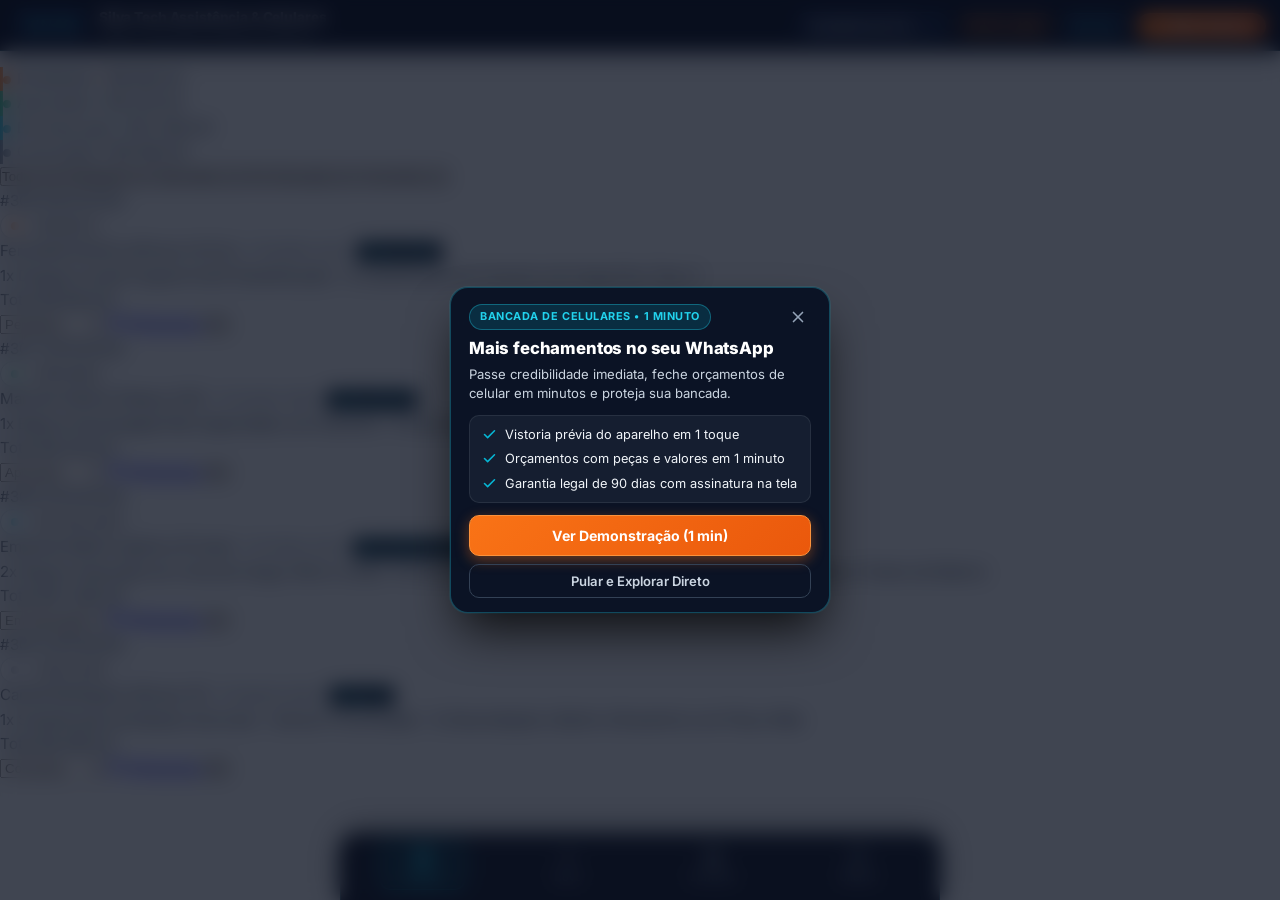
==== commit 1b53cf2c: "feat(ui): update color palette to Dark Blue/Cyan with Gray accents and Orange touch" ====
--- a/public/index.html
+++ b/public/index.html
@@ -3,13 +3,13 @@
 <head>
   <meta charset="UTF-8">
   <meta name="viewport" content="width=device-width, initial-scale=1.0, maximum-scale=1.0, user-scalable=no, viewport-fit=cover">
-  <meta name="theme-color" content="#0f172a">
+  <meta name="theme-color" content="#0a1224">
   <meta name="apple-mobile-web-app-capable" content="yes">
   <meta name="apple-mobile-web-app-status-bar-style" content="black-translucent">
   <meta name="mobile-web-app-capable" content="yes">
   <title>Sistema de Orçamentos e OS para Assistência Técnica de Celulares</title>
 
-  <link rel="icon" href="data:image/svg+xml,<svg xmlns=%22http://www.w3.org/2000/svg%22 viewBox=%220 0 100 100%22><rect width=%22100%22 height=%22100%22 rx=%2220%22 fill=%22%230f172a%22/><path d=%22M30 50L45 65L75 35%22 stroke=%22white%22 stroke-width=%228%22 stroke-linecap=%22round%22 stroke-linejoin=%22round%22 fill=%22none%22/></svg>">
+  <link rel="icon" href="data:image/svg+xml,<svg xmlns=%22http://www.w3.org/2000/svg%22 viewBox=%220 0 100 100%22><rect width=%22100%22 height=%22100%22 rx=%2220%22 fill=%22%230a1224%22/><path d=%22M30 50L45 65L75 35%22 stroke=%22%2322d3ee%22 stroke-width=%228%22 stroke-linecap=%22round%22 stroke-linejoin=%22round%22 fill=%22none%22/></svg>">
   <link rel="preconnect" href="https://fonts.googleapis.com">
   <link rel="preconnect" href="https://fonts.gstatic.com" crossorigin>
   <link href="https://fonts.googleapis.com/css2?family=Inter:wght@400;500;600;700;800&display=swap" rel="stylesheet">
@@ -34,7 +34,7 @@
       display: grid;
       grid-template-columns: 1fr;
       gap: 14px;
-      border-bottom: 2px solid var(--gray-800);
+      border-bottom: 2px solid #0a1224;
       padding-bottom: 14px;
       margin-bottom: 18px;
     }
@@ -49,7 +49,7 @@
     .contract-title-h1 {
       font-size: 1.05rem;
       font-weight: 800;
-      color: var(--gray-900);
+      color: #0a1224;
       text-transform: uppercase;
       letter-spacing: -0.01em;
       margin: 0;
@@ -67,7 +67,7 @@
     .clause-num-title {
       font-size: 0.78rem;
       font-weight: 700;
-      color: var(--gray-900);
+      color: #0a1224;
       text-transform: uppercase;
       letter-spacing: 0.03em;
       margin-bottom: 4px;
@@ -84,7 +84,7 @@
     /* Selo de Assinatura Corporativa */
     .corporate-seal-box {
       background: #f8fafc;
-      border: 1.5px solid #0f172a;
+      border: 1.5px solid #0a1224;
       border-radius: var(--radius-lg);
       padding: 16px;
       margin-top: 20px;
@@ -97,7 +97,7 @@
       font-weight: 700;
       letter-spacing: 0.08em;
       text-transform: uppercase;
-      color: #0f172a;
+      color: #0a1224;
       border-bottom: 1px solid #cbd5e1;
       padding-bottom: 4px;
       margin-bottom: 8px;
@@ -140,11 +140,16 @@
     }
 
     .btn-corp-primary {
-      background: #0f172a;
+      background: #0a1224;
+      border: 1px solid rgba(6, 182, 212, 0.3);
       color: white;
-      box-shadow: 0 2px 6px rgba(15, 23, 42, 0.2);
-    }
-    .btn-corp-primary:hover { background: #1e293b; }
+      box-shadow: 0 2px 8px rgba(10, 18, 36, 0.25);
+    }
+    .btn-corp-primary:hover {
+      background: #111f3c;
+      border-color: #22d3ee;
+      color: #22d3ee;
+    }
 
     .btn-corp-secondary {
       background: white;
@@ -160,14 +165,14 @@
     }
     .btn-corp-wa:hover { background: #15803d; }
 
-    /* Barra Superior Unificada & Abas em Pílula (Estética Dark Slate Executiva) */
+    /* Barra Superior Unificada (Estética Dark Blue & Cyan) */
     .app-top-header {
       position: sticky;
       top: 0;
       z-index: 950;
-      background: #0f172a;
-      border-bottom: 1px solid #1e293b;
-      box-shadow: 0 4px 20px rgba(0, 0, 0, 0.25);
+      background: #0a1224;
+      border-bottom: 1px solid rgba(6, 182, 212, 0.2);
+      box-shadow: 0 4px 20px rgba(0, 0, 0, 0.3);
     }
 
     .app-top-header .app-brand-bar {
@@ -185,11 +190,11 @@
       left: 0;
       right: 0;
       z-index: 1000;
-      background: rgba(15, 23, 42, 0.96);
+      background: rgba(10, 18, 36, 0.96);
       backdrop-filter: blur(16px);
       -webkit-backdrop-filter: blur(16px);
-      border-top: 1px solid rgba(51, 65, 85, 0.7);
-      box-shadow: 0 -4px 24px rgba(0, 0, 0, 0.4);
+      border-top: 1px solid rgba(34, 211, 238, 0.25);
+      box-shadow: 0 -4px 24px rgba(0, 0, 0, 0.5);
       padding: 6px 12px max(10px, env(safe-area-inset-bottom, 12px));
       display: flex;
       align-items: center;
@@ -204,8 +209,8 @@
     @media (min-width: 601px) {
       .app-nav-bar {
         border-radius: 18px 18px 0 0;
-        border-left: 1px solid rgba(51, 65, 85, 0.7);
-        border-right: 1px solid rgba(51, 65, 85, 0.7);
+        border-left: 1px solid rgba(34, 211, 238, 0.25);
+        border-right: 1px solid rgba(34, 211, 238, 0.25);
       }
     }
 
@@ -246,7 +251,7 @@
     }
 
     .nav-tab-btn:hover {
-      background: rgba(30, 41, 59, 0.7);
+      background: rgba(20, 35, 71, 0.7);
       color: #f1f5f9;
     }
 
@@ -259,15 +264,15 @@
     }
 
     .nav-tab-btn.active {
-      background: rgba(2, 132, 199, 0.18);
-      color: #38bdf8;
-      border-color: rgba(56, 189, 248, 0.35);
+      background: rgba(6, 182, 212, 0.16);
+      color: #22d3ee;
+      border-color: rgba(34, 211, 238, 0.4);
       font-weight: 700;
-      box-shadow: 0 0 12px rgba(56, 189, 248, 0.25);
+      box-shadow: 0 0 14px rgba(6, 182, 212, 0.28);
     }
 
     .nav-tab-btn.active svg {
-      stroke: #38bdf8;
+      stroke: #22d3ee;
       transform: scale(1.1);
     }
 
@@ -281,7 +286,7 @@
     }
   </style>
 </head>
-<body class="single-page-body" style="background-color: #f8fafc;">
+<body class="single-page-body" style="background-color: #f1f5f9;">
 
   <!-- Toast Notifications Container -->
   <div id="toast-container" class="toast-container"></div>
@@ -290,8 +295,8 @@
   <header class="app-top-header">
     <div class="app-brand-bar">
       <div class="brand-bar-left">
-        <div class="brand-logo-slot" style="background: #1e293b; border-color: #334155; padding: 3px 10px; min-height: 36px; border-radius: 8px;">
-          <span class="brand-logo-text" style="color: #f1f5f9; font-size: 0.68rem;">SUA LOGO</span>
+        <div class="brand-logo-slot" style="background: #0f1c38; border-color: rgba(34, 211, 238, 0.3); padding: 3px 10px; min-height: 36px; border-radius: 8px;">
+          <span class="brand-logo-text" style="color: #22d3ee; font-weight: 800; font-size: 0.68rem;">SUA LOGO</span>
         </div>
         <div class="brand-bar-info">
           <div id="top-company-title">TechMobile OS • Bancada de Celulares</div>
@@ -338,22 +343,22 @@
     
     <!-- Painel de KPIs Corporativo -->
     <div class="kpi-grid" style="margin-top: 16px;">
-      <div class="kpi-card">
+      <div class="kpi-card" style="border-left: 3px solid #f97316;">
         <span class="kpi-label"><span class="status-dot pendente"></span>Pendentes</span>
-        <span id="kpi-pending-count" class="kpi-value">0</span>
+        <span id="kpi-pending-count" class="kpi-value" style="color: #ea580c;">0</span>
         <span id="kpi-pending-total" class="kpi-subtext">R$ 0,00</span>
       </div>
-      <div class="kpi-card" style="border-left: 3px solid #16a34a;">
+      <div class="kpi-card" style="border-left: 3px solid #10b981;">
         <span class="kpi-label"><span class="status-dot aprovado"></span>Aprovados</span>
-        <span id="kpi-approved-count" class="kpi-value" style="color: #166534;">0</span>
+        <span id="kpi-approved-count" class="kpi-value" style="color: #047857;">0</span>
         <span id="kpi-approved-total" class="kpi-subtext">R$ 0,00</span>
       </div>
-      <div class="kpi-card" style="border-left: 3px solid #0284c7;">
+      <div class="kpi-card" style="border-left: 3px solid #06b6d4;">
         <span class="kpi-label"><span class="status-dot em_andamento"></span>Em Execução</span>
-        <span id="kpi-progress-count" class="kpi-value" style="color: #075985;">0</span>
+        <span id="kpi-progress-count" class="kpi-value" style="color: #0891b2;">0</span>
         <span id="kpi-progress-total" class="kpi-subtext">R$ 0,00</span>
       </div>
-      <div class="kpi-card" style="border-left: 3px solid #475569;">
+      <div class="kpi-card" style="border-left: 3px solid #64748b;">
         <span class="kpi-label"><span class="status-dot concluido"></span>Concluídos</span>
         <span id="kpi-done-count" class="kpi-value">0</span>
         <span id="kpi-done-total" class="kpi-subtext">R$ 0,00</span>
@@ -417,10 +422,10 @@
     </div>
 
     <!-- Identificação do Dispositivo & Checklist de Entrada de Bancada -->
-    <div id="device-inspection-module" class="card device-check-card" style="margin-bottom: var(--space-4); padding: var(--space-4); border-left: 3px solid #0284c7;">
+    <div id="device-inspection-module" class="card device-check-card" style="margin-bottom: var(--space-4); padding: var(--space-4); border-left: 3px solid #06b6d4;">
       <div class="quick-section-title" style="margin-bottom: 10px;">
         <div style="display: flex; align-items: center; gap: 6px;">
-          <svg width="16" height="16" viewBox="0 0 24 24" fill="none" stroke="#0284c7" stroke-width="2.2" stroke-linecap="round" stroke-linejoin="round">
+          <svg width="16" height="16" viewBox="0 0 24 24" fill="none" stroke="#06b6d4" stroke-width="2.2" stroke-linecap="round" stroke-linejoin="round">
             <rect x="5" y="2" width="14" height="20" rx="2" ry="2"></rect>
             <line x1="12" y1="18" x2="12.01" y2="18"></line>
           </svg>
@@ -723,7 +728,7 @@
       <section id="cli-device-inspection-card" class="card device-inspection-summary">
         <div class="device-inspection-title">
           <span>Laudo Técnico & Vistoria de Bancada</span>
-          <span style="font-size: 0.68rem; color: #0284c7; font-weight: 700;">Entrada Oficial</span>
+          <span style="font-size: 0.68rem; color: #0891b2; font-weight: 700;">Entrada Oficial</span>
         </div>
         <div class="device-tags-row">
           <span id="cli-device-model" class="device-tag-chip">iPhone 14 Pro</span>
@@ -809,10 +814,10 @@
     <div class="modal-content" style="max-width: 440px;">
       <div class="modal-drag-handle"></div>
       <div class="modal-header" style="text-align: left;">
-        <div style="display: inline-flex; align-items: center; gap: 6px; background: rgba(16,185,129,0.15); color: #10b981; border: 1px solid rgba(16,185,129,0.3); font-size: 0.7rem; font-weight: 700; text-transform: uppercase; padding: 3px 10px; border-radius: 9999px; margin-bottom: 8px;">
+        <div style="display: inline-flex; align-items: center; gap: 6px; background: rgba(249, 115, 22, 0.12); color: #ea580c; border: 1px solid rgba(249, 115, 22, 0.3); font-size: 0.7rem; font-weight: 700; text-transform: uppercase; padding: 3px 10px; border-radius: 9999px; margin-bottom: 8px;">
           Ativação Comercial
         </div>
-        <h3 style="font-size: 1.15rem; font-weight: 800; color: #0f172a; margin-bottom: 4px;">Ative o Sistema na Sua Assistência</h3>
+        <h3 style="font-size: 1.15rem; font-weight: 800; color: #0a1224; margin-bottom: 4px;">Ative o Sistema na Sua Assistência</h3>
         <p style="font-size: 0.82rem; color: #64748b; line-height: 1.5; margin: 0;">Personalizamos a plataforma com seu nome, logotipo e catálogo de bancada para você começar a fechar serviços profissionais imediatamente.</p>
       </div>
 
@@ -820,15 +825,15 @@
         <div style="font-size: 0.75rem; font-weight: 700; color: #1e293b; margin-bottom: 8px; text-transform: uppercase; letter-spacing: 0.04em;">Vantagens da Versão Oficial:</div>
         <div style="display: flex; flex-direction: column; gap: 8px; font-size: 0.82rem; color: #475569;">
           <div style="display: flex; align-items: center; gap: 8px;">
-            <svg width="15" height="15" viewBox="0 0 24 24" fill="none" stroke="#10b981" stroke-width="2.5" stroke-linecap="round" stroke-linejoin="round"><polyline points="20 6 9 17 4 12"></polyline></svg>
+            <svg width="15" height="15" viewBox="0 0 24 24" fill="none" stroke="#06b6d4" stroke-width="2.5" stroke-linecap="round" stroke-linejoin="round"><polyline points="20 6 9 17 4 12"></polyline></svg>
             <span>Identidade visual própria (sua logomarca oficial no sistema e nos contratos)</span>
           </div>
           <div style="display: flex; align-items: center; gap: 8px;">
-            <svg width="15" height="15" viewBox="0 0 24 24" fill="none" stroke="#10b981" stroke-width="2.5" stroke-linecap="round" stroke-linejoin="round"><polyline points="20 6 9 17 4 12"></polyline></svg>
+            <svg width="15" height="15" viewBox="0 0 24 24" fill="none" stroke="#06b6d4" stroke-width="2.5" stroke-linecap="round" stroke-linejoin="round"><polyline points="20 6 9 17 4 12"></polyline></svg>
             <span>Modelos cadastrados para celulares (Apple, Samsung, Motorola e Xiaomi)</span>
           </div>
           <div style="display: flex; align-items: center; gap: 8px;">
-            <svg width="15" height="15" viewBox="0 0 24 24" fill="none" stroke="#10b981" stroke-width="2.5" stroke-linecap="round" stroke-linejoin="round"><polyline points="20 6 9 17 4 12"></polyline></svg>
+            <svg width="15" height="15" viewBox="0 0 24 24" fill="none" stroke="#06b6d4" stroke-width="2.5" stroke-linecap="round" stroke-linejoin="round"><polyline points="20 6 9 17 4 12"></polyline></svg>
             <span>Acesso ilimitado e direto no balcão sem necessidade de instalação</span>
           </div>
         </div>
--- a/public/css/style.css
+++ b/public/css/style.css
@@ -8,33 +8,52 @@
    VARIÁVEIS / DESIGN TOKENS
    ======================== */
 :root {
-  /* Cores corporativas B2B (Slate & Executive Navy) */
-  --primary-50:  #f0f7ff;
-  --primary-100: #e0effe;
-  --primary-500: #0284c7;
-  --primary-600: #0369a1;
-  --primary-700: #075985;
-  --primary-800: #0c4a6e;
-  --primary-900: #082f49;
+  /* Cores Principais: Ciano Elétrico & Variações */
+  --primary-50:  #ecfeff;
+  --primary-100: #cffafe;
+  --primary-200: #a5f3fc;
+  --primary-300: #67e8f9;
+  --primary-400: #22d3ee;
+  --primary-500: #06b6d4;
+  --primary-600: #0891b2;
+  --primary-700: #0e7490;
+  --primary-800: #155e75;
+  --primary-900: #164e63;
+
+  /* Azul Escuro / Midnight Navy */
+  --navy-950: #080d1a;
+  --navy-900: #0a1224;
+  --navy-850: #0f1a34;
+  --navy-800: #142347;
+  --navy-700: #1d3365;
+
+  /* Toque de Laranja / Conversão & Destaque */
+  --orange-50:  #fff7ed;
+  --orange-100: #ffedd5;
+  --orange-400: #fb923c;
+  --orange-500: #f97316;
+  --orange-600: #ea580c;
+  --orange-gradient: linear-gradient(135deg, #f97316 0%, #ea580c 100%);
+  --orange-glow: rgba(249, 115, 22, 0.4);
 
   /* Sucesso sóbrio */
   --success-50:  #f0fdf4;
   --success-100: #dcfce7;
-  --success-500: #16a34a;
-  --success-600: #15803d;
-  --success-700: #166534;
-
-  /* Alerta corporativo */
-  --warning-50:  #fffbeb;
-  --warning-500: #d97706;
-  --warning-600: #b45309;
+  --success-500: #10b981;
+  --success-600: #059669;
+  --success-700: #047857;
+
+  /* Alerta corporativo (Laranja Quente) */
+  --warning-50:  #fff7ed;
+  --warning-500: #f97316;
+  --warning-600: #ea580c;
 
   /* Perigo */
   --danger-50:  #fef2f2;
   --danger-500: #dc2626;
   --danger-600: #b91c1c;
 
-  /* Neutros Slate */
+  /* Neutros Slate / Cinza */
   --gray-50:  #f8fafc;
   --gray-100: #f1f5f9;
   --gray-200: #e2e8f0;
@@ -73,10 +92,10 @@
   --radius-lg: 14px;
   --radius-xl: 18px;
   --radius-full: 9999px;
-  --shadow-sm: 0 1px 3px rgba(15, 23, 42, 0.05);
-  --shadow-md: 0 4px 12px -2px rgba(15, 23, 42, 0.08), 0 2px 6px -2px rgba(15, 23, 42, 0.04);
-  --shadow-lg: 0 10px 24px -4px rgba(15, 23, 42, 0.1), 0 4px 10px -2px rgba(15, 23, 42, 0.05);
-  --shadow-xl: 0 20px 30px -6px rgba(15, 23, 42, 0.14);
+  --shadow-sm: 0 1px 3px rgba(10, 18, 36, 0.05);
+  --shadow-md: 0 4px 12px -2px rgba(10, 18, 36, 0.08), 0 2px 6px -2px rgba(10, 18, 36, 0.04);
+  --shadow-lg: 0 10px 24px -4px rgba(10, 18, 36, 0.1), 0 4px 10px -2px rgba(10, 18, 36, 0.05);
+  --shadow-xl: 0 20px 30px -6px rgba(10, 18, 36, 0.14);
 
   /* Variáveis Mobile & Safe Areas */
   --safe-top: env(safe-area-inset-top, 0px);
@@ -96,10 +115,10 @@
   margin-right: 6px;
   flex-shrink: 0;
 }
-.status-dot.pendente { background: #d97706; box-shadow: 0 0 6px rgba(217, 119, 6, 0.4); }
-.status-dot.aprovado { background: #16a34a; box-shadow: 0 0 6px rgba(22, 163, 74, 0.4); }
-.status-dot.em_andamento { background: #0284c7; box-shadow: 0 0 6px rgba(2, 132, 199, 0.4); }
-.status-dot.concluido { background: #475569; }
+.status-dot.pendente { background: #f97316; box-shadow: 0 0 6px rgba(249, 115, 22, 0.45); }
+.status-dot.aprovado { background: #10b981; box-shadow: 0 0 6px rgba(16, 185, 129, 0.4); }
+.status-dot.em_andamento { background: #06b6d4; box-shadow: 0 0 6px rgba(6, 182, 212, 0.45); }
+.status-dot.concluido { background: #64748b; }
 .status-dot.cancelado { background: #dc2626; box-shadow: 0 0 6px rgba(220, 38, 38, 0.4); }
 
 /* ========================
@@ -1041,8 +1060,8 @@
    ESTILOS DEDICADOS: BANCADA DE CELULARES & CHECKLIST DE ENTRADA
    ============================================================ */
 .prospecting-top-banner {
-  background: linear-gradient(90deg, #0f172a 0%, #1e293b 100%);
-  border-bottom: 1px solid rgba(56, 189, 248, 0.2);
+  background: linear-gradient(90deg, #0a1224 0%, #142347 100%);
+  border-bottom: 1px solid rgba(6, 182, 212, 0.25);
   color: #f8fafc;
   padding: 8px 14px;
   font-size: 0.75rem;
@@ -1054,9 +1073,9 @@
 }
 
 .prospecting-pill-tag {
-  background: rgba(56, 189, 248, 0.15);
-  color: #38bdf8;
-  border: 1px solid rgba(56, 189, 248, 0.3);
+  background: rgba(6, 182, 212, 0.16);
+  color: #22d3ee;
+  border: 1px solid rgba(34, 211, 238, 0.35);
   border-radius: 9999px;
   font-weight: 700;
   font-size: 0.68rem;
@@ -1069,8 +1088,9 @@
 }
 
 .badge-feature-tag {
-  background: #e0f2fe;
-  color: #0369a1;
+  background: #ecfeff;
+  color: #0891b2;
+  border: 1px solid #cffafe;
   font-size: 0.68rem;
   font-weight: 700;
   padding: 2px 8px;
@@ -1185,8 +1205,9 @@
 }
 
 .device-tag-chip {
-  background: #0f172a;
-  color: #ffffff;
+  background: #0a1224;
+  color: #22d3ee;
+  border: 1px solid rgba(34, 211, 238, 0.3);
   font-size: 0.72rem;
   font-weight: 700;
   padding: 3px 8px;
--- a/public/css/admin.css
+++ b/public/css/admin.css
@@ -10,7 +10,7 @@
   position: sticky;
   top: 0;
   z-index: 900;
-  background: rgba(15, 23, 42, 0.96);
+  background: rgba(10, 18, 36, 0.96);
   backdrop-filter: blur(16px);
   -webkit-backdrop-filter: blur(16px);
   color: white;
@@ -18,8 +18,8 @@
   display: flex;
   justify-content: space-between;
   align-items: center;
-  border-bottom: 1px solid rgba(51, 65, 85, 0.7);
-  box-shadow: 0 4px 16px rgba(0, 0, 0, 0.15);
+  border-bottom: 1px solid rgba(6, 182, 212, 0.2);
+  box-shadow: 0 4px 20px rgba(0, 0, 0, 0.3);
   gap: 8px;
 }
 
@@ -69,9 +69,9 @@
 }
 
 .niche-select-pill {
-  background: #1e293b;
+  background: #0f1c38;
   color: #f1f5f9;
-  border: 1px solid #334155;
+  border: 1px solid #1e3360;
   font-size: 0.75rem;
   font-weight: 600;
   border-radius: var(--radius-full);
@@ -84,15 +84,15 @@
   -webkit-appearance: none;
   appearance: none;
   padding-right: 24px;
-  background-image: url("data:image/svg+xml,%3Csvg xmlns='http://www.w3.org/2000/svg' width='12' height='12' viewBox='0 0 24 24' fill='none' stroke='%2394a3b8' stroke-width='2.5' stroke-linecap='round' stroke-linejoin='round'%3E%3Cpolyline points='6 9 12 15 18 9'%3E%3C/polyline%3E%3C/svg%3E");
+  background-image: url("data:image/svg+xml,%3Csvg xmlns='http://www.w3.org/2000/svg' width='12' height='12' viewBox='0 0 24 24' fill='none' stroke='%2322d3ee' stroke-width='2.5' stroke-linecap='round' stroke-linejoin='round'%3E%3Cpolyline points='6 9 12 15 18 9'%3E%3C/polyline%3E%3C/svg%3E");
   background-repeat: no-repeat;
   background-position: right 8px center;
   transition: all 0.15s ease;
 }
 
 .niche-select-pill:focus {
-  border-color: var(--primary-500);
-  box-shadow: 0 0 0 2px rgba(2, 132, 199, 0.3);
+  border-color: #06b6d4;
+  box-shadow: 0 0 0 2px rgba(6, 182, 212, 0.3);
 }
 
 .whitelabel-header-tag {
@@ -100,14 +100,14 @@
   align-items: center;
   gap: 4px;
   font-size: 0.65rem;
-  color: #94a3b8;
-  background: rgba(30, 41, 59, 0.7);
+  color: #fb923c;
+  background: rgba(249, 115, 22, 0.12);
   padding: 4px 8px;
   border-radius: var(--radius-full);
-  font-weight: 600;
+  font-weight: 700;
   text-transform: uppercase;
   letter-spacing: 0.04em;
-  border: 1px solid rgba(51, 65, 85, 0.5);
+  border: 1px solid rgba(249, 115, 22, 0.35);
 }
 
 @media (max-width: 480px) {
@@ -127,9 +127,9 @@
   position: sticky;
   top: 0;
   z-index: 950;
-  background: #0f172a;
-  border-bottom: 1px solid #1e293b;
-  box-shadow: 0 4px 20px rgba(0, 0, 0, 0.25);
+  background: #0a1224;
+  border-bottom: 1px solid rgba(6, 182, 212, 0.2);
+  box-shadow: 0 4px 20px rgba(0, 0, 0, 0.3);
 }
 
 .app-top-header .app-brand-bar {
@@ -141,7 +141,8 @@
 }
 
 .app-nav-bar {
-  background: #0f172a;
+  background: rgba(10, 18, 36, 0.96);
+  border-top: 1px solid rgba(34, 211, 238, 0.25);
   padding: 4px 12px 10px;
   display: flex;
   align-items: center;
@@ -209,15 +210,15 @@
 }
 
 .nav-tab-btn.active {
-  background: linear-gradient(135deg, #0284c7 0%, #0369a1 100%);
-  color: #ffffff;
-  border-color: #38bdf8;
-  font-weight: 700;
-  box-shadow: 0 0 14px rgba(56, 189, 248, 0.35), 0 2px 4px rgba(0, 0, 0, 0.25);
+  background: rgba(6, 182, 212, 0.16);
+  color: #22d3ee;
+  border-color: rgba(34, 211, 238, 0.4);
+  font-weight: 700;
+  box-shadow: 0 0 14px rgba(6, 182, 212, 0.3);
 }
 
 .nav-tab-btn.active svg {
-  stroke: #ffffff;
+  stroke: #22d3ee;
   transform: scale(1.1);
 }
 
@@ -385,10 +386,10 @@
 }
 
 .filter-tab.active {
-  background: #0f172a;
-  border-color: #0f172a;
-  color: white;
-  box-shadow: 0 2px 8px rgba(15, 23, 42, 0.2);
+  background: #0a1224;
+  border-color: #06b6d4;
+  color: #22d3ee;
+  box-shadow: 0 2px 10px rgba(6, 182, 212, 0.25);
 }
 
 /* =========================================
@@ -543,14 +544,14 @@
   position: fixed;
   bottom: calc(24px + var(--safe-bottom));
   right: 18px;
-  background: linear-gradient(135deg, var(--primary-600) 0%, var(--primary-700) 100%);
+  background: linear-gradient(135deg, #0891b2 0%, #06b6d4 100%);
   color: white;
   padding: 12px 20px;
   border-radius: var(--radius-full);
   font-weight: 700;
   font-size: 0.88rem;
   text-decoration: none;
-  box-shadow: 0 8px 24px rgba(2, 132, 199, 0.4);
+  box-shadow: 0 8px 24px rgba(6, 182, 212, 0.4);
   display: flex;
   align-items: center;
   gap: 8px;
--- a/public/css/tour.css
+++ b/public/css/tour.css
@@ -23,7 +23,7 @@
 /* Painéis de Desfoque que deixam a área-alvo 100% desborrada (nítida e transparente) */
 .tour-backdrop-pane {
   position: fixed;
-  background: rgba(11, 15, 25, 0.74);
+  background: rgba(8, 14, 28, 0.76);
   backdrop-filter: blur(10px);
   -webkit-backdrop-filter: blur(10px);
   pointer-events: auto;
@@ -38,9 +38,9 @@
   position: fixed;
   z-index: 9999;
   border-radius: 14px;
-  border: 2px solid #38bdf8;
+  border: 2px solid #22d3ee;
   background: transparent !important;
-  box-shadow: 0 0 20px rgba(56, 189, 248, 0.5), inset 0 0 10px rgba(56, 189, 248, 0.15);
+  box-shadow: 0 0 20px rgba(34, 211, 238, 0.5), inset 0 0 10px rgba(34, 211, 238, 0.18);
   transition: top 0.28s cubic-bezier(0.16, 1, 0.3, 1),
               left 0.28s cubic-bezier(0.16, 1, 0.3, 1),
               width 0.28s cubic-bezier(0.16, 1, 0.3, 1),
@@ -76,14 +76,14 @@
   width: min(calc(100vw - 32px), 380px);
   max-width: 380px;
   box-sizing: border-box;
-  background: rgba(15, 23, 42, 0.95);
+  background: rgba(10, 18, 36, 0.96);
   backdrop-filter: blur(16px);
   -webkit-backdrop-filter: blur(16px);
-  border: 1px solid rgba(56, 189, 248, 0.22);
+  border: 1px solid rgba(34, 211, 238, 0.28);
   border-radius: 18px;
   padding: 16px 18px 14px;
   color: #ffffff;
-  box-shadow: 0 25px 50px -10px rgba(0, 0, 0, 0.75), 0 0 0 1px rgba(255, 255, 255, 0.08);
+  box-shadow: 0 25px 50px -10px rgba(0, 0, 0, 0.8), 0 0 0 1px rgba(34, 211, 238, 0.12);
   opacity: 0;
   visibility: hidden;
   transition: opacity 0.2s ease, top 0.25s ease, bottom 0.25s ease;
@@ -133,9 +133,9 @@
   display: inline-flex;
   align-items: center;
   gap: 5px;
-  background: rgba(56, 189, 248, 0.12);
-  color: #38bdf8;
-  border: 1px solid rgba(56, 189, 248, 0.28);
+  background: rgba(6, 182, 212, 0.16);
+  color: #22d3ee;
+  border: 1px solid rgba(34, 211, 238, 0.35);
   font-size: 0.68rem;
   font-weight: 700;
   letter-spacing: 0.05em;
@@ -198,8 +198,8 @@
 
 .tour-dot.active {
   width: 22px;
-  background: #38bdf8;
-  box-shadow: 0 0 8px rgba(56, 189, 248, 0.6);
+  background: #22d3ee;
+  box-shadow: 0 0 8px rgba(34, 211, 238, 0.7);
 }
 
 .tour-dot.completed {
@@ -236,30 +236,30 @@
 
 /* Ênfase Destacada no Botão Pular Tour (Da 2ª vez em diante) */
 .tour-btn-skip.prominent {
-  background: rgba(56, 189, 248, 0.16);
-  border: 1.5px solid #38bdf8;
-  color: #38bdf8;
+  background: rgba(6, 182, 212, 0.16);
+  border: 1.5px solid #22d3ee;
+  color: #22d3ee;
   font-weight: 700;
   padding: 8px 16px;
-  box-shadow: 0 0 14px rgba(56, 189, 248, 0.35);
+  box-shadow: 0 0 14px rgba(6, 182, 212, 0.35);
   animation: pulseSkip 2.2s infinite ease-in-out;
 }
 
 @keyframes pulseSkip {
   0%, 100% {
-    box-shadow: 0 0 10px rgba(56, 189, 248, 0.25);
-    border-color: #38bdf8;
+    box-shadow: 0 0 10px rgba(6, 182, 212, 0.25);
+    border-color: #22d3ee;
   }
   50% {
-    box-shadow: 0 0 18px rgba(56, 189, 248, 0.6);
-    border-color: #7dd3fc;
+    box-shadow: 0 0 18px rgba(6, 182, 212, 0.6);
+    border-color: #67e8f9;
   }
 }
 
 .tour-btn-skip.prominent:hover {
-  background: rgba(56, 189, 248, 0.28);
-  color: #ffffff;
-  border-color: #7dd3fc;
+  background: rgba(6, 182, 212, 0.28);
+  color: #ffffff;
+  border-color: #67e8f9;
   transform: translateY(-1px);
 }
 
@@ -287,15 +287,15 @@
 }
 
 .tour-btn-next {
-  background: linear-gradient(135deg, #0284c7 0%, #0369a1 100%);
-  border: 1px solid #38bdf8;
+  background: linear-gradient(135deg, #06b6d4 0%, #0891b2 100%);
+  border: 1px solid #22d3ee;
   color: #ffffff;
   font-size: 0.8rem;
   font-weight: 700;
   padding: 8px 18px;
   border-radius: 9999px;
   cursor: pointer;
-  box-shadow: 0 0 12px rgba(56, 189, 248, 0.35);
+  box-shadow: 0 0 12px rgba(6, 182, 212, 0.4);
   transition: all 0.15s ease;
   display: inline-flex;
   align-items: center;
@@ -304,7 +304,7 @@
 
 .tour-btn-next:hover {
   transform: translateY(-1px);
-  box-shadow: 0 0 16px rgba(56, 189, 248, 0.5);
+  box-shadow: 0 0 16px rgba(34, 211, 238, 0.6);
 }
 
 .tour-btn-next:active {
@@ -313,9 +313,9 @@
 
 /* Botão de Ajuda / Iniciar Tour no Top Header */
 .tour-header-btn {
-  background: #1e293b;
-  color: #38bdf8;
-  border: 1px solid #334155;
+  background: #0f1c38;
+  color: #22d3ee;
+  border: 1px solid rgba(34, 211, 238, 0.3);
   border-radius: 9999px;
   padding: 5px 11px;
   font-size: 0.74rem;
@@ -332,22 +332,22 @@
 }
 
 .tour-header-btn:hover {
-  background: #273549;
-  border-color: #38bdf8;
-  color: #ffffff;
-  box-shadow: 0 0 10px rgba(56, 189, 248, 0.25);
+  background: #172a50;
+  border-color: #22d3ee;
+  color: #ffffff;
+  box-shadow: 0 0 10px rgba(34, 211, 238, 0.35);
 }
 
 .tour-header-btn:active {
   transform: scale(0.95);
 }
 
-/* Botão de Ativação do Sistema no Cabeçalho */
+/* Botão de Ativação do Sistema no Cabeçalho (Toque de Laranja) */
 .activate-header-btn {
   -webkit-appearance: none;
   appearance: none;
-  background: linear-gradient(135deg, #10b981 0%, #059669 100%);
-  border: 1px solid #34d399;
+  background: linear-gradient(135deg, #f97316 0%, #ea580c 100%);
+  border: 1px solid #fb923c;
   color: #ffffff;
   padding: 5px 12px;
   border-radius: 9999px;
@@ -362,13 +362,13 @@
   transition: all 0.2s cubic-bezier(0.16, 1, 0.3, 1);
   -webkit-tap-highlight-color: transparent;
   user-select: none;
-  box-shadow: 0 0 10px rgba(16, 185, 129, 0.35);
+  box-shadow: 0 0 12px rgba(249, 115, 22, 0.4);
 }
 
 .activate-header-btn:hover {
-  background: linear-gradient(135deg, #059669 0%, #047857 100%);
+  background: linear-gradient(135deg, #ea580c 0%, #c2410c 100%);
   transform: translateY(-1px);
-  box-shadow: 0 0 16px rgba(16, 185, 129, 0.5);
+  box-shadow: 0 0 16px rgba(249, 115, 22, 0.6);
 }
 
 .activate-header-btn:active {
@@ -397,7 +397,7 @@
 }
 
 .tour-bullet-icon {
-  color: #10b981;
+  color: #06b6d4;
   flex-shrink: 0;
   display: flex;
   align-items: center;
@@ -414,8 +414,8 @@
 
 .tour-cta-btn-primary {
   width: 100%;
-  background: linear-gradient(135deg, #10b981 0%, #059669 100%);
-  border: 1px solid #34d399;
+  background: linear-gradient(135deg, #f97316 0%, #ea580c 100%);
+  border: 1px solid #fb923c;
   color: #ffffff;
   font-family: inherit;
   font-weight: 700;
@@ -427,15 +427,15 @@
   align-items: center;
   justify-content: center;
   gap: 8px;
-  box-shadow: 0 4px 14px rgba(16, 185, 129, 0.35);
+  box-shadow: 0 4px 14px rgba(249, 115, 22, 0.4);
   transition: all 0.2s ease;
   text-decoration: none;
 }
 
 .tour-cta-btn-primary:hover {
-  background: linear-gradient(135deg, #059669 0%, #047857 100%);
+  background: linear-gradient(135deg, #ea580c 0%, #c2410c 100%);
   transform: translateY(-1px);
-  box-shadow: 0 6px 18px rgba(16, 185, 129, 0.5);
+  box-shadow: 0 6px 18px rgba(249, 115, 22, 0.6);
 }
 
 .tour-cta-btn-secondary {
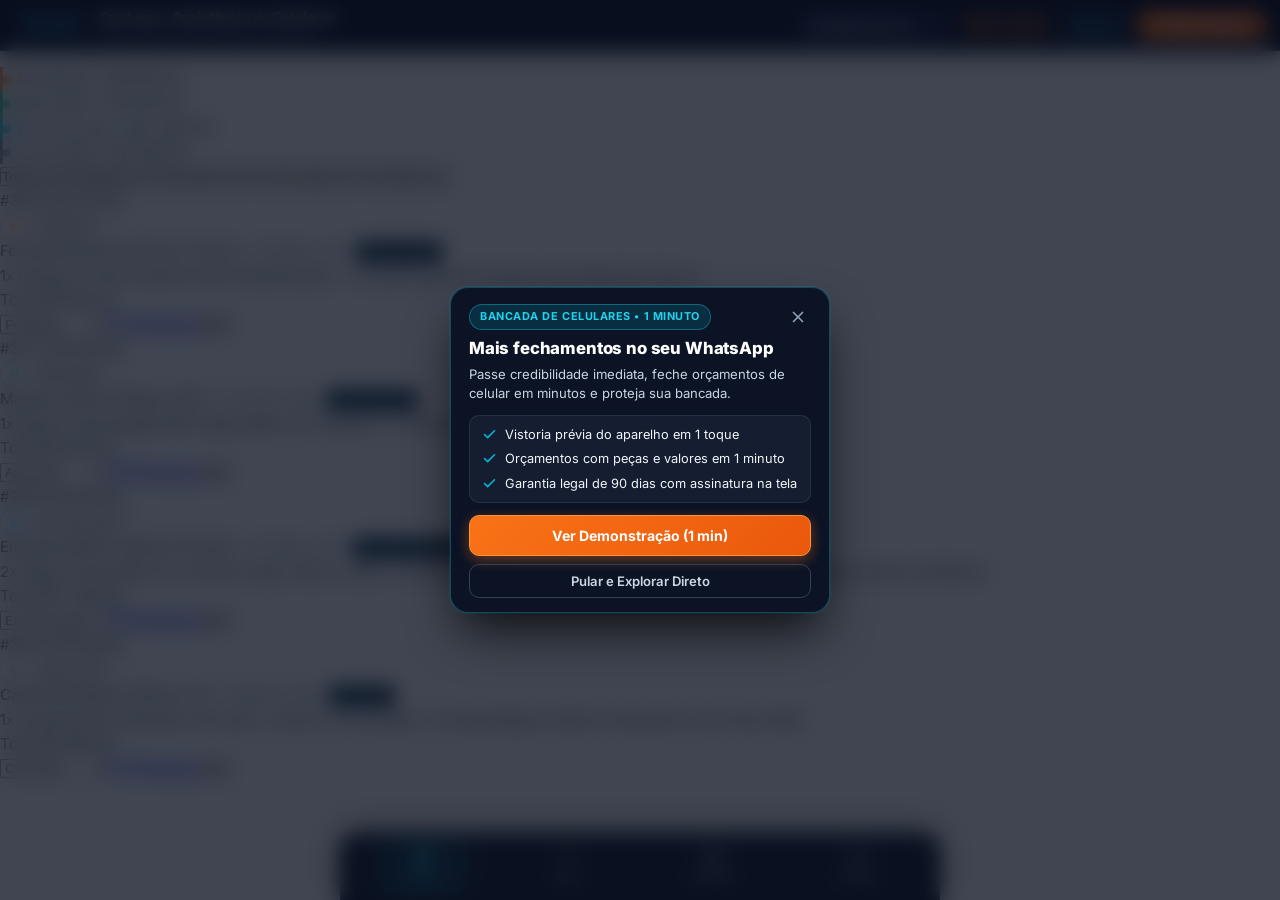
==== commit 141e9aa8: "fix(tour): fix step 5 spotlight alignment on mobile and replace Silva Tech with Sua Logo" ====
--- a/public/index.html
+++ b/public/index.html
@@ -599,9 +599,9 @@
 
       <div class="contract-parties-box">
         <div style="margin-bottom: 8px;">
-          <strong>CONTRATADA:</strong> <span id="c-provider-name">Auto Center Silva Ltda</span><br>
+          <strong>CONTRATADA:</strong> <span id="c-provider-name">Sua Logo • Assistência Técnica de Celulares Ltda</span><br>
           <span style="color: var(--gray-500); font-size: 0.75rem;">
-            CNPJ: <span id="c-provider-cnpj">12.345.678/0001-90</span> · Telefone: <span id="c-provider-phone">(11) 91234-5678</span>
+            CNPJ: <span id="c-provider-cnpj">33.123.456/0001-78</span> · Telefone: <span id="c-provider-phone">(11) 91234-5678</span>
           </span>
         </div>
         <div>
@@ -690,7 +690,7 @@
           <span class="brand-logo-text">SUA LOGO AQUI</span>
           <span class="brand-logo-sub">Marca Personalizada da Empresa</span>
         </div>
-        <h1 id="cli-provider-name" style="font-size: 1.15rem; font-weight: 800; color: #0f172a; margin-bottom: 2px;">Auto Center Silva</h1>
+        <h1 id="cli-provider-name" style="font-size: 1.15rem; font-weight: 800; color: #0a1224; margin-bottom: 2px;">Sua Logo • Assistência de Celulares</h1>
         <p id="cli-provider-phone" style="font-size: 0.8rem; color: var(--gray-500);">Telefone Comercial: (11) 91234-5678</p>
       </div>
 
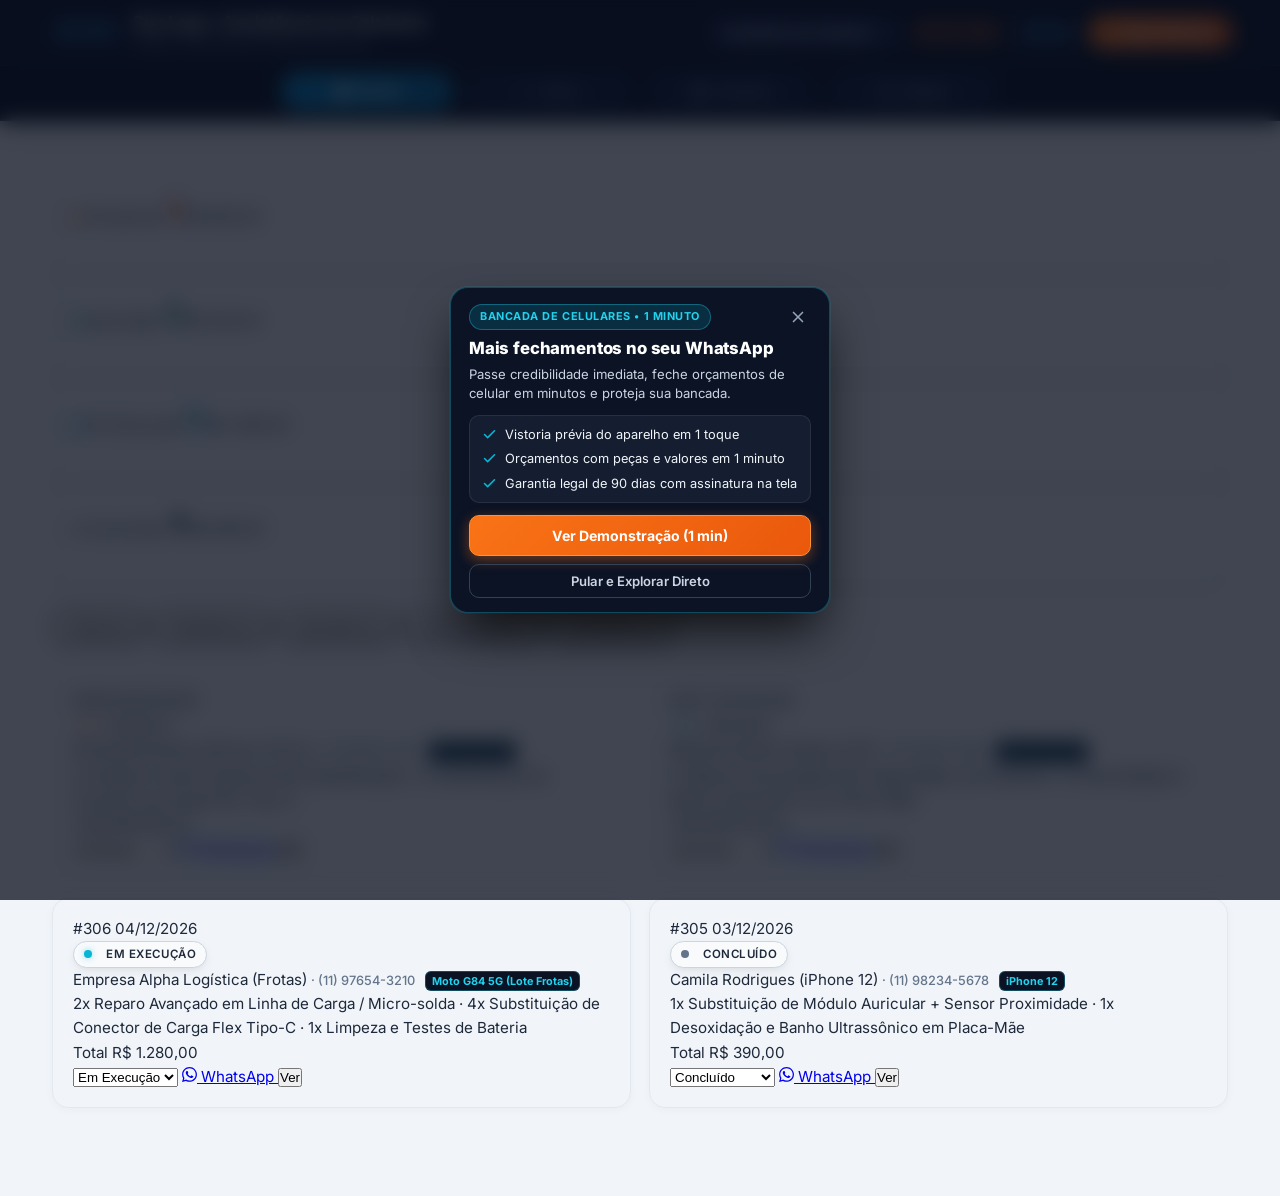
==== commit 2fd3a993: "feat(desktop): harmonize responsive layout for desktop while preserving mobile-first experience" ====
--- a/public/index.html
+++ b/public/index.html
@@ -183,37 +183,65 @@
       padding: max(8px, var(--safe-top)) 14px 6px;
     }
 
-    /* Barra Fixa de Navegação Inferior (Bottom Navigation Bar Mobile-First) */
-    .app-nav-bar {
-      position: fixed;
-      bottom: 0;
-      left: 0;
-      right: 0;
-      z-index: 1000;
-      background: rgba(10, 18, 36, 0.96);
-      backdrop-filter: blur(16px);
-      -webkit-backdrop-filter: blur(16px);
-      border-top: 1px solid rgba(34, 211, 238, 0.25);
-      box-shadow: 0 -4px 24px rgba(0, 0, 0, 0.5);
-      padding: 6px 12px max(10px, env(safe-area-inset-bottom, 12px));
-      display: flex;
-      align-items: center;
-      justify-content: space-around;
-      gap: 6px;
-      margin: 0 auto;
-      max-width: 600px;
-      width: 100%;
-      box-sizing: border-box;
-    }
-
-    @media (min-width: 601px) {
+    /* ============================================================
+       NAVEGAÇÃO RESPONSIVA: MOBILE (BOTTOM BAR) & DESKTOP (TOP BAR)
+       ============================================================ */
+
+    /* Padrão Mobile (< 860px): Barra Fixa no Rodapé */
+    @media (max-width: 859px) {
       .app-nav-bar {
-        border-radius: 18px 18px 0 0;
-        border-left: 1px solid rgba(34, 211, 238, 0.25);
-        border-right: 1px solid rgba(34, 211, 238, 0.25);
-      }
-    }
-
+        position: fixed !important;
+        bottom: 0 !important;
+        left: 0 !important;
+        right: 0 !important;
+        top: auto !important;
+        z-index: 1000 !important;
+        background: rgba(10, 18, 36, 0.96) !important;
+        backdrop-filter: blur(16px) !important;
+        -webkit-backdrop-filter: blur(16px) !important;
+        border-top: 1px solid rgba(34, 211, 238, 0.25) !important;
+        box-shadow: 0 -4px 24px rgba(0, 0, 0, 0.5) !important;
+        padding: 6px 12px max(10px, env(safe-area-inset-bottom, 12px)) !important;
+        display: flex !important;
+        align-items: center !important;
+        justify-content: space-around !important;
+        gap: 6px !important;
+        margin: 0 auto !important;
+        max-width: 600px !important;
+        width: 100% !important;
+        box-sizing: border-box !important;
+      }
+
+      body.single-page-body {
+        padding-bottom: calc(75px + env(safe-area-inset-bottom, 12px)) !important;
+      }
+    }
+
+    /* Padrão Desktop (>= 860px): Barra Integrada no Cabeçalho Superior */
+    @media (min-width: 860px) {
+      .app-nav-bar {
+        position: static !important;
+        bottom: auto !important;
+        top: auto !important;
+        background: rgba(8, 15, 30, 0.98) !important;
+        border-top: 1px solid rgba(34, 211, 238, 0.15) !important;
+        border-bottom: 1px solid rgba(34, 211, 238, 0.08) !important;
+        border-left: none !important;
+        border-right: none !important;
+        border-radius: 0 !important;
+        box-shadow: none !important;
+        padding: 8px 24px 10px !important;
+        display: flex !important;
+        align-items: center !important;
+        justify-content: center !important;
+        gap: 12px !important;
+        max-width: 100% !important;
+        width: 100% !important;
+        box-sizing: border-box !important;
+      }
+    }
+
+    /* Estilo Base dos Botões de Aba (Mobile) */
     .nav-tab-btn {
       -webkit-appearance: none;
       appearance: none;
@@ -276,13 +304,304 @@
       transform: scale(1.1);
     }
 
-    /* Espaçamento Inferior Geral para acomodar a Barra Fixa */
-    body.single-page-body {
-      padding-bottom: calc(75px + env(safe-area-inset-bottom, 12px)) !important;
-    }
-
+    /* Estilo dos Botões de Aba no Desktop (>= 860px) */
+    @media (min-width: 860px) {
+      .nav-tab-btn {
+        flex-direction: row !important;
+        font-size: 0.82rem !important;
+        font-weight: 600 !important;
+        border-radius: 9999px !important;
+        padding: 8px 20px !important;
+        gap: 8px !important;
+        max-width: 170px !important;
+        min-width: 110px !important;
+        background: #0f1c38 !important;
+        border: 1px solid rgba(34, 211, 238, 0.18) !important;
+        color: #94a3b8 !important;
+        box-shadow: 0 1px 3px rgba(0, 0, 0, 0.2) !important;
+      }
+
+      .nav-tab-btn svg {
+        width: 17px !important;
+        height: 17px !important;
+        stroke: #94a3b8 !important;
+      }
+
+      .nav-tab-btn:hover {
+        background: #172a54 !important;
+        border-color: rgba(34, 211, 238, 0.45) !important;
+        color: #f8fafc !important;
+        transform: translateY(-1px);
+      }
+
+      .nav-tab-btn.active {
+        background: linear-gradient(135deg, #0284c7 0%, #0369a1 100%) !important;
+        border-color: #22d3ee !important;
+        color: #ffffff !important;
+        font-weight: 700 !important;
+        box-shadow: 0 0 16px rgba(34, 211, 238, 0.35), 0 2px 4px rgba(0, 0, 0, 0.2) !important;
+      }
+
+      .nav-tab-btn.active svg {
+        stroke: #ffffff !important;
+        transform: scale(1.08) !important;
+      }
+
+      body.single-page-body {
+        padding-bottom: 40px !important;
+      }
+    }
+
+    /* ============================================================
+       RESPONSIVIDADE E ESTÉTICA EXECUTIVA PARA DESKTOP (>= 992px)
+       ============================================================ */
     .tab-content-pane {
       padding-bottom: 24px;
+    }
+
+    .budget-desktop-split {
+      display: flex;
+      flex-direction: column;
+    }
+
+    .client-view-container {
+      max-width: 520px;
+      margin: 16px auto 0;
+      transition: max-width 0.25s ease;
+    }
+
+    .desktop-client-preview-header {
+      display: none;
+    }
+
+    @media (min-width: 992px) {
+      /* Container Geral e Header */
+      .admin-container {
+        max-width: 1240px !important;
+        margin: 0 auto !important;
+        padding: 28px 32px 48px !important;
+      }
+
+      .app-brand-bar {
+        max-width: 1240px !important;
+        margin: 0 auto !important;
+        padding: 12px 28px !important;
+      }
+
+      #top-company-title {
+        font-size: 1.05rem !important;
+      }
+
+      #top-company-sub {
+        font-size: 0.76rem !important;
+      }
+
+      .niche-select-pill {
+        max-width: 220px !important;
+        font-size: 0.8rem !important;
+        padding: 7px 28px 7px 14px !important;
+      }
+
+      .activate-header-btn {
+        padding: 7px 16px !important;
+        font-size: 0.8rem !important;
+      }
+
+      /* Aba 1: Painel de Gestão */
+      .kpi-grid {
+        grid-template-columns: repeat(4, 1fr) !important;
+        gap: 18px !important;
+        margin-top: 20px !important;
+        margin-bottom: 24px !important;
+      }
+
+      .kpi-card {
+        padding: 18px 20px !important;
+        border-radius: 16px !important;
+        min-height: 104px !important;
+        border: 1px solid #e2e8f0 !important;
+        box-shadow: 0 4px 16px rgba(10, 18, 36, 0.04) !important;
+        transition: transform 0.2s ease, box-shadow 0.2s ease !important;
+      }
+
+      .kpi-card:hover {
+        transform: translateY(-3px) !important;
+        box-shadow: 0 10px 24px rgba(10, 18, 36, 0.08) !important;
+      }
+
+      .kpi-value {
+        font-size: 1.85rem !important;
+        font-weight: 800 !important;
+      }
+
+      .filter-tabs {
+        gap: 10px !important;
+        margin-bottom: 22px !important;
+        padding-bottom: 4px !important;
+      }
+
+      .filter-tab {
+        font-size: 0.82rem !important;
+        padding: 8px 18px !important;
+        border-radius: 9999px !important;
+      }
+
+      #budgets-feed {
+        display: grid !important;
+        grid-template-columns: repeat(2, 1fr) !important;
+        gap: 18px !important;
+      }
+
+      .budget-feed-card {
+        border-radius: 16px !important;
+        padding: 18px 20px !important;
+        border: 1px solid #e2e8f0 !important;
+        box-shadow: 0 2px 10px rgba(0, 0, 0, 0.03) !important;
+        margin-bottom: 0 !important;
+        display: flex !important;
+        flex-direction: column !important;
+        justify-content: space-between !important;
+        transition: transform 0.2s ease, box-shadow 0.2s ease, border-color 0.2s ease !important;
+      }
+
+      .budget-feed-card:hover {
+        transform: translateY(-2px) !important;
+        box-shadow: 0 10px 25px rgba(0, 0, 0, 0.07) !important;
+        border-color: #cbd5e1 !important;
+      }
+
+      /* Aba 2: Novo Orçamento (Grid Split no Desktop) */
+      .budget-desktop-split {
+        display: grid !important;
+        grid-template-columns: 1fr 420px !important;
+        gap: 24px !important;
+        align-items: start !important;
+        margin-top: 16px !important;
+      }
+
+      .budget-main-col {
+        display: flex !important;
+        flex-direction: column !important;
+        gap: 0 !important;
+      }
+
+      .budget-main-col .card {
+        margin-left: 0 !important;
+        margin-right: 0 !important;
+      }
+
+      .budget-side-col {
+        position: sticky !important;
+        top: 130px !important;
+        display: flex !important;
+        flex-direction: column !important;
+        gap: 18px !important;
+      }
+
+      .budget-side-col .card {
+        margin: 0 !important;
+        border-radius: 16px !important;
+        border: 1px solid #e2e8f0 !important;
+        box-shadow: 0 4px 20px rgba(0, 0, 0, 0.05) !important;
+      }
+
+      .budget-side-col .mobile-action-bar {
+        margin: 0 !important;
+        background: #ffffff !important;
+        border: 1px solid #e2e8f0 !important;
+        border-radius: 16px !important;
+        box-shadow: 0 8px 24px rgba(0, 0, 0, 0.06) !important;
+        padding: 22px !important;
+        flex-direction: column !important;
+        align-items: stretch !important;
+        gap: 16px !important;
+      }
+
+      .budget-side-col .mobile-action-bar-buttons {
+        display: flex !important;
+        flex-direction: column !important;
+        width: 100% !important;
+        gap: 10px !important;
+      }
+
+      .budget-side-col .mobile-action-bar-buttons button {
+        width: 100% !important;
+        justify-content: center !important;
+        padding: 12px !important;
+        font-size: 0.9rem !important;
+      }
+
+      .checklist-chips-grid {
+        grid-template-columns: repeat(3, 1fr) !important;
+        gap: 8px !important;
+      }
+
+      /* Aba 3: Contrato Formal (Folha Executiva) */
+      #pane-contrato .contract-doc {
+        max-width: 860px !important;
+        margin: 24px auto !important;
+        padding: 44px 56px !important;
+        border-radius: 18px !important;
+        box-shadow: 0 16px 48px rgba(0, 0, 0, 0.07) !important;
+        border: 1px solid #e2e8f0 !important;
+        background: #ffffff !important;
+      }
+
+      .contract-header-grid {
+        grid-template-columns: auto 1fr !important;
+        gap: 24px !important;
+        border-bottom: 2px solid #0a1224 !important;
+        padding-bottom: 20px !important;
+        margin-bottom: 24px !important;
+      }
+
+      .contract-parties-box {
+        display: grid !important;
+        grid-template-columns: 1fr 1fr !important;
+        gap: 20px !important;
+        padding: 18px 20px !important;
+        margin-bottom: 24px !important;
+      }
+
+      .clause-body-text {
+        font-size: 0.9rem !important;
+        line-height: 1.7 !important;
+      }
+
+      /* Aba 4: Visão do Cliente */
+      .client-view-container {
+        max-width: 780px !important;
+        margin: 24px auto 36px !important;
+      }
+
+      .desktop-client-preview-header {
+        display: flex !important;
+        align-items: center;
+        justify-content: center;
+        gap: 8px;
+        background: #0f1c38;
+        color: #22d3ee;
+        border: 1px solid rgba(34, 211, 238, 0.25);
+        border-radius: 9999px;
+        padding: 7px 18px;
+        font-size: 0.78rem;
+        font-weight: 700;
+        margin: 0 auto 18px;
+        max-width: 520px;
+        text-align: center;
+      }
+
+      .client-view-container .card {
+        border-radius: 16px !important;
+        padding: 22px 28px !important;
+        margin-bottom: 16px !important;
+        box-shadow: 0 4px 16px rgba(0, 0, 0, 0.04) !important;
+      }
+
+      .client-checklist-grid {
+        grid-template-columns: repeat(3, 1fr) !important;
+        gap: 8px !important;
+      }
     }
   </style>
 </head>
@@ -334,6 +653,25 @@
       </div>
     </div>
 
+    <!-- Navegação em Abas (Sleek Desktop Sub-Bar / Bottom Bar no Mobile) -->
+    <nav class="app-nav-bar" id="app-bottom-nav">
+      <button type="button" class="nav-tab-btn active" data-tab="pane-painel">
+        <svg width="20" height="20" viewBox="0 0 24 24" fill="none" stroke="currentColor" stroke-width="2.2" stroke-linecap="round" stroke-linejoin="round"><rect x="3" y="3" width="7" height="7"></rect><rect x="14" y="3" width="7" height="7"></rect><rect x="14" y="14" width="7" height="7"></rect><rect x="3" y="14" width="7" height="7"></rect></svg>
+        <span>Painel</span>
+      </button>
+      <button type="button" class="nav-tab-btn" data-tab="pane-novo-orcamento">
+        <svg width="20" height="20" viewBox="0 0 24 24" fill="none" stroke="currentColor" stroke-width="2.2" stroke-linecap="round" stroke-linejoin="round"><line x1="12" y1="5" x2="12" y2="19"></line><line x1="5" y1="12" x2="19" y2="12"></line></svg>
+        <span>Novo</span>
+      </button>
+      <button type="button" class="nav-tab-btn" data-tab="pane-contrato">
+        <svg width="20" height="20" viewBox="0 0 24 24" fill="none" stroke="currentColor" stroke-width="2.2" stroke-linecap="round" stroke-linejoin="round"><path d="M14 2H6a2 2 0 0 0-2 2v16a2 2 0 0 0 2 2h12a2 2 0 0 0 2-2V8z"></path><polyline points="14 2 14 8 20 8"></polyline><line x1="16" y1="13" x2="8" y2="13"></line><line x1="16" y1="17" x2="8" y2="17"></line></svg>
+        <span>Contrato</span>
+      </button>
+      <button type="button" class="nav-tab-btn" data-tab="pane-cliente">
+        <svg width="20" height="20" viewBox="0 0 24 24" fill="none" stroke="currentColor" stroke-width="2.2" stroke-linecap="round" stroke-linejoin="round"><rect x="5" y="2" width="14" height="20" rx="2" ry="2"></rect><line x1="12" y1="18" x2="12.01" y2="18"></line></svg>
+        <span>Cliente</span>
+      </button>
+    </nav>
   </header>
 
   <!-- ============================================================
@@ -385,7 +723,10 @@
        ============================================================ -->
   <section id="pane-novo-orcamento" class="tab-content-pane admin-container">
     
-    <!-- Seleção de Cliente -->
+    <div class="budget-desktop-split">
+      <!-- Coluna Principal (Esquerda no Desktop): Dados, Vistoria, Peças & Condições -->
+      <div class="budget-main-col">
+        <!-- Seleção de Cliente -->
     <div class="card" style="margin: 16px 0 var(--space-4); padding: var(--space-4);">
       <div class="quick-section-title">
         <span>Dados do Cliente</span>
@@ -516,27 +857,6 @@
         <span>Itens e Peças Frequentes</span>
       </div>
       <div id="favorites-chips" class="favorites-chips"></div>
-    </div>
-
-    <!-- Relação de Itens da Ordem de Serviço -->
-    <div class="card" style="margin: 0 0 var(--space-4);">
-      <div class="card-header" style="display: flex; justify-content: space-between; align-items: center;">
-        <h2 style="font-size: 0.9rem; font-weight: 700;">Itens da Ordem de Serviço (<span id="items-count-badge">0</span>)</h2>
-        <div style="display: flex; gap: 6px;">
-          <button id="btn-clone-last" class="btn-corp btn-corp-secondary" style="font-size: 0.72rem; padding: 4px 8px;">
-            Clonar Último
-          </button>
-          <button id="btn-add-manual-item" class="btn-corp btn-corp-secondary" style="font-size: 0.72rem; padding: 4px 8px;">
-            + Item Avulso
-          </button>
-        </div>
-      </div>
-
-      <div id="draft-items-list" style="padding: var(--space-3);">
-        <div id="empty-items-placeholder" style="text-align: center; padding: 24px 12px; color: var(--gray-400); font-size: 0.85rem;">
-          Selecione um pacote ou peça acima para compor a ordem de serviço.
-        </div>
-      </div>
     </div>
 
     <!-- Prazos e Observações -->
@@ -558,7 +878,33 @@
     </div>
 
     <!-- Barra de Conclusão e Envio Mobile-First -->
-    <div class="mobile-action-bar">
+      </div> <!-- /.budget-main-col -->
+
+      <!-- Coluna Lateral (Direita no Desktop - Sticky): Itens da OS e Resumo de Ação -->
+      <div class="budget-side-col">
+        <!-- Relação de Itens da Ordem de Serviço -->
+        <div class="card" style="margin: 0 0 var(--space-4);">
+          <div class="card-header" style="display: flex; justify-content: space-between; align-items: center;">
+            <h2 style="font-size: 0.9rem; font-weight: 700;">Itens da Ordem de Serviço (<span id="items-count-badge">0</span>)</h2>
+            <div style="display: flex; gap: 6px;">
+              <button id="btn-clone-last" class="btn-corp btn-corp-secondary" style="font-size: 0.72rem; padding: 4px 8px;">
+                Clonar Último
+              </button>
+              <button id="btn-add-manual-item" class="btn-corp btn-corp-secondary" style="font-size: 0.72rem; padding: 4px 8px;">
+                + Item Avulso
+              </button>
+            </div>
+          </div>
+
+          <div id="draft-items-list" style="padding: var(--space-3);">
+            <div id="empty-items-placeholder" style="text-align: center; padding: 24px 12px; color: var(--gray-400); font-size: 0.85rem;">
+              Selecione um pacote ou peça acima para compor a ordem de serviço.
+            </div>
+          </div>
+        </div>
+
+        <!-- Barra de Conclusão e Envio Mobile-First -->
+        <div class="mobile-action-bar">
       <div>
         <div style="font-size: 0.7rem; color: var(--gray-500); text-transform: uppercase; font-weight: 800; letter-spacing: 0.04em;">Valor Total da OS</div>
         <div id="draft-total-display" style="font-size: 1.35rem; font-weight: 800; color: #0f172a;">R$ 0,00</div>
@@ -574,6 +920,8 @@
         </button>
       </div>
     </div>
+      </div> <!-- /.budget-side-col -->
+    </div> <!-- /.budget-desktop-split -->
 
   </section>
 
@@ -682,8 +1030,17 @@
        ABA 4: VISÃO DO CLIENTE (ORÇAMENTO PERSONALIZADO)
        ============================================================ -->
   <section id="pane-cliente" class="tab-content-pane">
-    <div style="max-width: 520px; margin: 16px auto 0;">
+    <div class="client-view-container" style="max-width: 520px; margin: 16px auto 0;">
       
+      <!-- Banner Informativo Desktop (Simulação da Visão Mobile do Cliente) -->
+      <div class="desktop-client-preview-header" style="display: none;">
+        <svg width="15" height="15" viewBox="0 0 24 24" fill="none" stroke="currentColor" stroke-width="2.5" stroke-linecap="round" stroke-linejoin="round">
+          <rect x="5" y="2" width="14" height="20" rx="2" ry="2"></rect>
+          <line x1="12" y1="18" x2="12.01" y2="18"></line>
+        </svg>
+        <span>Pré-visualização da Visão Exclusiva do Cliente (Mobile / Web)</span>
+      </div>
+
       <!-- Header do Orçamento Whitelabel -->
       <div class="card" style="margin: 0 var(--space-4) var(--space-3); padding: var(--space-4); text-align: center; border-top: 3px solid #0f172a;">
         <div class="brand-logo-slot large" style="margin-bottom: 12px; width: 100%; max-width: 260px;">
@@ -767,28 +1124,6 @@
 
     </div>
   </section>
-
-  <!-- ============================================================
-       BARRA FIXA DE NAVEGAÇÃO INFERIOR (BOTTOM TAB BAR MOBILE-FIRST)
-       ============================================================ -->
-  <nav class="app-nav-bar" id="app-bottom-nav">
-    <button type="button" class="nav-tab-btn active" data-tab="pane-painel">
-      <svg width="20" height="20" viewBox="0 0 24 24" fill="none" stroke="currentColor" stroke-width="2.2" stroke-linecap="round" stroke-linejoin="round"><rect x="3" y="3" width="7" height="7"></rect><rect x="14" y="3" width="7" height="7"></rect><rect x="14" y="14" width="7" height="7"></rect><rect x="3" y="14" width="7" height="7"></rect></svg>
-      <span>Painel</span>
-    </button>
-    <button type="button" class="nav-tab-btn" data-tab="pane-novo-orcamento">
-      <svg width="20" height="20" viewBox="0 0 24 24" fill="none" stroke="currentColor" stroke-width="2.2" stroke-linecap="round" stroke-linejoin="round"><line x1="12" y1="5" x2="12" y2="19"></line><line x1="5" y1="12" x2="19" y2="12"></line></svg>
-      <span>Novo</span>
-    </button>
-    <button type="button" class="nav-tab-btn" data-tab="pane-contrato">
-      <svg width="20" height="20" viewBox="0 0 24 24" fill="none" stroke="currentColor" stroke-width="2.2" stroke-linecap="round" stroke-linejoin="round"><path d="M14 2H6a2 2 0 0 0-2 2v16a2 2 0 0 0 2 2h12a2 2 0 0 0 2-2V8z"></path><polyline points="14 2 14 8 20 8"></polyline><line x1="16" y1="13" x2="8" y2="13"></line><line x1="16" y1="17" x2="8" y2="17"></line></svg>
-      <span>Contrato</span>
-    </button>
-    <button type="button" class="nav-tab-btn" data-tab="pane-cliente">
-      <svg width="20" height="20" viewBox="0 0 24 24" fill="none" stroke="currentColor" stroke-width="2.2" stroke-linecap="round" stroke-linejoin="round"><rect x="5" y="2" width="14" height="20" rx="2" ry="2"></rect><line x1="12" y1="18" x2="12.01" y2="18"></line></svg>
-      <span>Cliente</span>
-    </button>
-  </nav>
 
   <!-- ==================== MODAL DE ASSINATURA CORPORATIVO ==================== -->
   <div id="signature-modal" class="modal hidden">
@@ -808,6 +1143,7 @@
         <button id="btn-confirm-sig" class="btn-corp btn-corp-primary" type="button">Confirmar Assinatura</button>
       </div>
     </div>
+  </div>
   <!-- ==================== MODAL DE ATIVAÇÃO COMERCIAL ==================== -->
   <div id="activation-modal" class="modal hidden">
     <div class="modal-overlay" id="activation-modal-overlay"></div>
--- a/public/css/admin.css
+++ b/public/css/admin.css
@@ -891,3 +891,94 @@
     width: 100%;
   }
 }
+
+/* ============================================================
+   RESPONSIVIDADE E ESTÉTICA EXECUTIVA DESKTOP (>= 992px)
+   ============================================================ */
+@media (min-width: 992px) {
+  .admin-container {
+    max-width: 1240px;
+    margin: 0 auto;
+    padding: 28px 32px 48px;
+  }
+
+  .kpi-grid {
+    grid-template-columns: repeat(4, 1fr);
+    gap: 18px;
+    margin-top: 16px;
+    margin-bottom: 24px;
+  }
+
+  .kpi-card {
+    padding: 18px 20px;
+    border-radius: 16px;
+    min-height: 104px;
+    border: 1px solid #e2e8f0;
+    box-shadow: 0 4px 16px rgba(10, 18, 36, 0.04);
+  }
+
+  .budget-desktop-split {
+    display: grid;
+    grid-template-columns: 1fr 420px;
+    gap: 24px;
+    align-items: start;
+    margin-top: 16px;
+  }
+
+  .budget-main-col {
+    display: flex;
+    flex-direction: column;
+    gap: 0;
+  }
+
+  .budget-main-col .card {
+    margin-left: 0;
+    margin-right: 0;
+  }
+
+  .budget-side-col {
+    position: sticky;
+    top: 130px;
+    display: flex;
+    flex-direction: column;
+    gap: 18px;
+  }
+
+  .budget-side-col .card {
+    margin: 0;
+    border-radius: 16px;
+    border: 1px solid #e2e8f0;
+    box-shadow: 0 4px 20px rgba(0, 0, 0, 0.05);
+  }
+
+  .budget-side-col .mobile-action-bar {
+    margin: 0;
+    background: #ffffff;
+    border: 1px solid #e2e8f0;
+    border-radius: 16px;
+    box-shadow: 0 8px 24px rgba(0, 0, 0, 0.06);
+    padding: 22px;
+    flex-direction: column;
+    align-items: stretch;
+    gap: 16px;
+  }
+
+  .budget-side-col .mobile-action-bar-buttons {
+    display: flex;
+    flex-direction: column;
+    width: 100%;
+    gap: 10px;
+  }
+
+  .budget-side-col .mobile-action-bar-buttons button {
+    width: 100%;
+    justify-content: center;
+    padding: 12px;
+    font-size: 0.9rem;
+  }
+
+  .checklist-chips-grid {
+    grid-template-columns: repeat(3, 1fr);
+    gap: 8px;
+  }
+}
